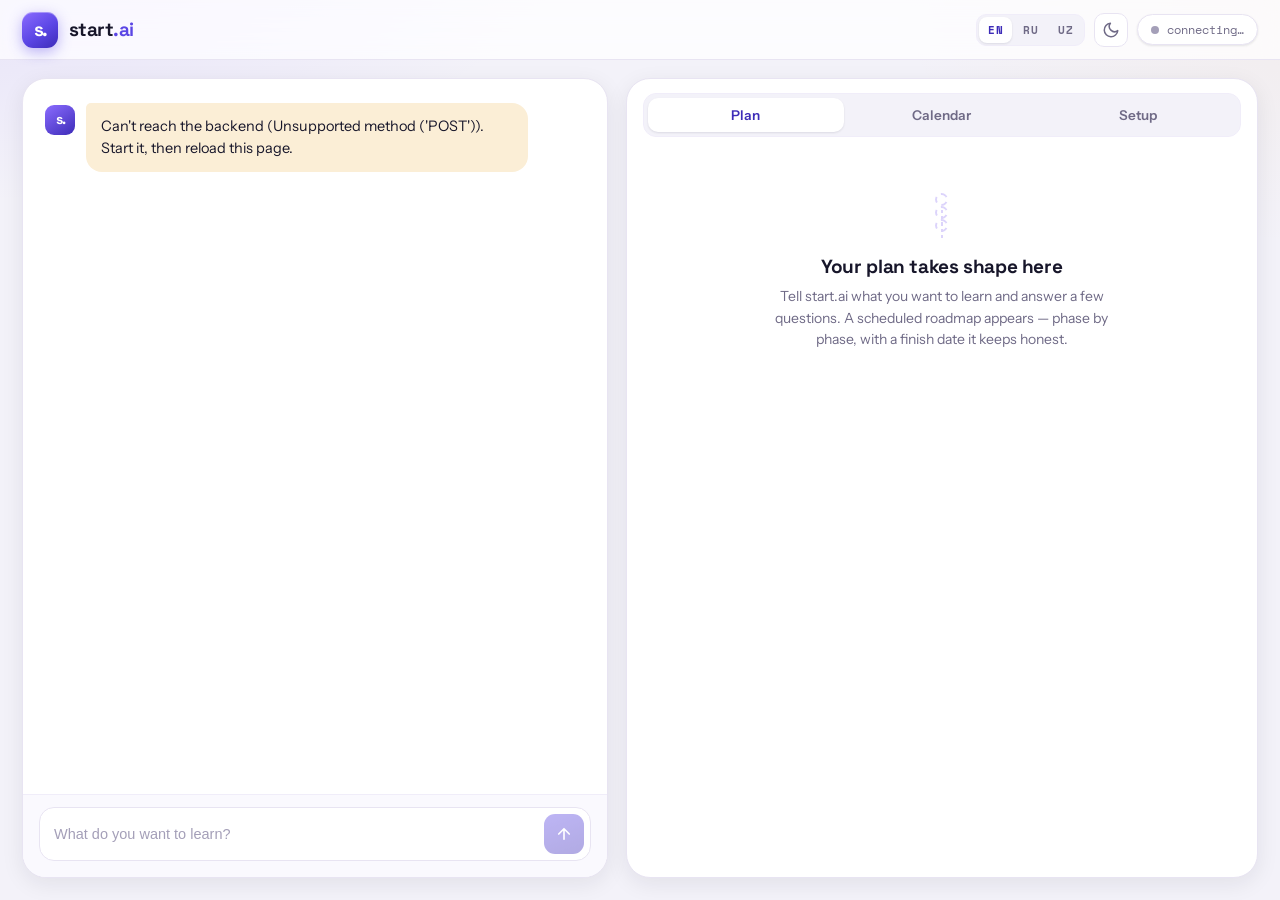
==== index.html @ 19caa39e "Frontend" ====
<!doctype html>
<html lang="en">
<head>
  <meta charset="utf-8" />
  <meta name="viewport" content="width=device-width, initial-scale=1" />
  <title>start.ai</title>
  <link rel="preconnect" href="https://fonts.googleapis.com" />
  <link rel="preconnect" href="https://fonts.gstatic.com" crossorigin />
  <link href="https://fonts.googleapis.com/css2?family=Space+Grotesk:wght@500;600;700&family=Space+Mono:wght@400;700&family=Instrument+Sans:wght@400;500;600&display=swap" rel="stylesheet" />
  <link rel="stylesheet" href="styles.css" />
  <script>
    // Apply saved theme before first paint to avoid a flash.
    (function () {
      var t = localStorage.getItem("startai_theme");
      if (!t) t = matchMedia("(prefers-color-scheme: dark)").matches ? "dark" : "light";
      document.documentElement.setAttribute("data-theme", t);
    })();
  </script>
</head>
<body>
  <header class="topbar">
    <div class="brand">
      <div class="logo">s.</div>
      <div class="wordmark">start<span>.ai</span></div>
    </div>

    <div class="goalpill" id="goalPill" hidden>
      <span class="gp-dot"></span>
      <span id="goalPillText"></span>
    </div>

    <div class="controls">
      <div class="lang-switch" id="langSwitch" role="group" aria-label="Language">
        <button data-lang="en" class="active">EN</button>
        <button data-lang="ru">RU</button>
        <button data-lang="uz">UZ</button>
      </div>
      <button class="theme-toggle" id="themeToggle" aria-label="Toggle dark mode">
        <svg class="ic ic-sun" viewBox="0 0 24 24" width="18" height="18" fill="none" stroke="currentColor" stroke-width="2" stroke-linecap="round"><circle cx="12" cy="12" r="4"/><path d="M12 2v2M12 20v2M4.9 4.9l1.4 1.4M17.7 17.7l1.4 1.4M2 12h2M20 12h2M4.9 19.1l1.4-1.4M17.7 6.3l1.4-1.4"/></svg>
        <svg class="ic ic-moon" viewBox="0 0 24 24" width="18" height="18" fill="none" stroke="currentColor" stroke-width="2" stroke-linecap="round" stroke-linejoin="round"><path d="M21 12.8A9 9 0 1 1 11.2 3a7 7 0 0 0 9.8 9.8z"/></svg>
      </button>
      <div class="meter" id="meter" title="AI gateway usage">
        <span class="meter-dot" id="meterDot"></span>
        <span id="meterText">connecting…</span>
      </div>
    </div>
  </header>

  <main class="workspace">
    <!-- ── Conversation ─────────────────────────────── -->
    <section class="chat" aria-label="Conversation">
      <div class="chat-scroll" id="chatLog"></div>
      <div class="tray">
        <div class="chips" id="chips"></div>
        <form class="composer" id="composer">
          <input id="input" autocomplete="off" enterkeyhint="send"
                 data-i18n-ph="composer" placeholder="What do you want to learn?" aria-label="Message start.ai" />
          <button type="submit" id="sendBtn" aria-label="Send" disabled>
            <svg viewBox="0 0 24 24" width="18" height="18" fill="none" stroke="currentColor" stroke-width="2.2" stroke-linecap="round" stroke-linejoin="round"><path d="M12 19V5M5 12l7-7 7 7"/></svg>
          </button>
        </form>
      </div>
    </section>

    <!-- ── Living plan ──────────────────────────────── -->
    <section class="plan-pane" aria-label="Your plan">
      <div class="seg" id="seg" role="tablist" style="--i:0">
        <span class="seg-thumb" aria-hidden="true"></span>
        <button class="seg-btn active" role="tab" data-tab="plan" data-i18n="tab_plan">Plan</button>
        <button class="seg-btn" role="tab" data-tab="calendar" data-i18n="tab_calendar">Calendar</button>
        <button class="seg-btn" role="tab" data-tab="setup" data-i18n="tab_setup">Setup</button>
      </div>

      <div class="pane-scroll">
        <!-- Plan -->
        <div class="pane active" id="pane-plan">
          <div class="empty" id="planEmpty">
            <div class="ghost-spine" aria-hidden="true"><span></span><span></span><span></span></div>
            <h3 data-i18n="plan_empty_h">Your plan takes shape here</h3>
            <p data-i18n="plan_empty_p">Tell start.ai what you want to learn and answer a few questions. A scheduled roadmap appears — phase by phase, with a finish date it keeps honest.</p>
          </div>
          <div id="planContent" hidden></div>
        </div>

        <!-- Calendar -->
        <div class="pane" id="pane-calendar">
          <div class="cal-toolbar">
            <button class="btn primary" id="scheduleBtn" data-i18n="btn_schedule" disabled>Schedule it</button>
            <button class="btn" id="confirmBtn" data-i18n="btn_confirm" disabled>Confirm week</button>
            <a class="btn ghost" id="icsBtn" data-i18n="btn_export" hidden>Export .ics</a>
            <button class="btn danger-ghost" id="rolloverBtn" disabled>
              <span data-i18n="btn_missed">Simulate a missed day</span> <span class="demo-tag" data-i18n="demo">demo</span>
            </button>
          </div>
          <div class="finish-banner" id="finishLine" hidden></div>
          <div class="roll-note" id="rollMsg" hidden></div>
          <div class="empty" id="calEmpty">
            <h3 data-i18n="cal_empty_h">Nothing scheduled yet</h3>
            <p data-i18n="cal_empty_p">Open your plan and choose Schedule it to place each task on a real date.</p>
          </div>
          <div id="calContent"></div>
        </div>

        <!-- Setup -->
        <div class="pane" id="pane-setup">
          <div class="empty" id="setupEmpty">
            <h3 data-i18n="setup_empty_h">Setup guidance arrives with your plan</h3>
            <p data-i18n="setup_empty_p">You'll see what to get — ordered by impact for your budget, with a free path first.</p>
          </div>
          <div id="setupContent"></div>
        </div>
      </div>
    </section>
  </main>

  <script src="config.js"></script>
  <script src="app.js"></script>
</body>
</html>
---- styles.css ----
/* ═══════════════════════════════════════════════════════════════
   start.ai — web app
   Type:  Space Grotesk (display) · Space Mono (data) · Instrument Sans (body)
   Voice: a planning instrument — violet is the one bold move; every
          "when" (times, dates, durations) is set in mono, on purpose.
   ═══════════════════════════════════════════════════════════════ */

:root{
  /* ink & neutrals */
  --ink:#17162a;
  --ink-2:#3a3552;
  --muted:#6f6a86;
  --faint:#a49fb8;
  --line:#e8e4f2;
  --line-2:#f0edf9;
  --canvas:#f3f2f9;
  --surface:#ffffff;
  --surface-2:#faf9fe;
  --glass:rgba(255,255,255,.72); /* translucent topbar; theme-aware */

  /* brand */
  --violet:#5b46e5;
  --violet-deep:#3d2cb8;   /* dark end of violet gradients */
  --violet-ink:#3d2cb8;    /* readable violet TEXT (diverges from -deep in dark) */
  --violet-100:#eeeafe;
  --violet-200:#dcd4fb;
  --iris:#8b6cff;

  /* accents (used with restraint) */
  --honey:#d98a12;
  --honey-100:#fbeed6;
  --green:#1f8a5b;
  --green-100:#e4f4ea;
  --rose:#c8385f;
  --rose-100:#fbe7ed;

  /* radii */
  --r-sm:9px; --r:13px; --r-lg:18px; --r-xl:24px;

  /* shadows */
  --sh-sm:0 1px 2px rgba(23,22,42,.05), 0 1px 3px rgba(23,22,42,.05);
  --sh-md:0 6px 22px rgba(23,22,42,.08);
  --sh-lg:0 18px 50px rgba(52,38,140,.16);

  --ease:cubic-bezier(.22,.61,.36,1);

  --font-display:"Space Grotesk",-apple-system,BlinkMacSystemFont,sans-serif;
  --font-body:"Instrument Sans",-apple-system,BlinkMacSystemFont,"Segoe UI",sans-serif;
  --font-mono:"Space Mono",ui-monospace,SFMono-Regular,Menlo,monospace;
}

/* ── Dark theme ─────────────────────────────────────── */
:root[data-theme="dark"]{
  --ink:#f3f1fb;
  --ink-2:#d6d2e8;
  --muted:#9c97b4;
  --faint:#6c6785;
  --line:#2d2a40;
  --line-2:#242236;
  --canvas:#101019;
  --surface:#1a1826;
  --surface-2:#211f30;
  --glass:rgba(20,19,29,.72);

  --violet:#6f5cf0;
  --violet-deep:#4a37c9;   /* gradients stay saturated */
  --violet-ink:#b7a8ff;    /* text reads clearly on dark */
  --violet-100:#211d38;
  --violet-200:#342c56;
  --iris:#9a82ff;

  --honey:#e6a53a;
  --honey-100:#2f2513;
  --green:#3cbd84;
  --green-100:#16281f;
  --rose:#e46a88;
  --rose-100:#2c1622;

  --sh-sm:0 1px 2px rgba(0,0,0,.4);
  --sh-md:0 8px 26px rgba(0,0,0,.5);
  --sh-lg:0 20px 55px rgba(0,0,0,.6);
}

*{ box-sizing:border-box; }
[hidden]{ display:none !important; } /* beat class-level display rules (.goalpill, .btn, .finish-banner) */
html,body{ height:100%; }
body{
  margin:0;
  font-family:var(--font-body);
  color:var(--ink-2);
  font-size:15px;
  line-height:1.55;
  -webkit-font-smoothing:antialiased;
  background:var(--canvas);
  /* faint violet daylight from the top-left — atmosphere, not decoration */
  background-image:
    radial-gradient(1100px 520px at -5% -12%, rgba(139,108,255,.16), transparent 60%),
    radial-gradient(900px 460px at 108% 0%, rgba(217,138,18,.06), transparent 55%);
  background-attachment:fixed;
}
h1,h2,h3,h4{ font-family:var(--font-display); color:var(--ink); margin:0; line-height:1.15; letter-spacing:-.02em; }
p{ margin:0; }
button{ font-family:inherit; }
::selection{ background:var(--violet-200); }

/* ── Topbar ─────────────────────────────────────────── */
.topbar{
  height:60px; display:flex; align-items:center; gap:16px;
  padding:0 22px; background:var(--glass);
  backdrop-filter:saturate(1.4) blur(14px);
  border-bottom:1px solid var(--line);
  position:sticky; top:0; z-index:10;
}
.brand{ display:flex; align-items:center; gap:11px; }
.logo{
  width:36px; height:36px; border-radius:11px; color:#fff;
  font-family:var(--font-display); font-weight:700; font-size:19px; letter-spacing:-1.5px;
  background:linear-gradient(145deg,var(--iris),var(--violet) 55%,var(--violet-deep));
  display:flex; align-items:center; justify-content:center;
  box-shadow:0 4px 14px rgba(91,70,229,.4), inset 0 1px 0 rgba(255,255,255,.35);
}
.wordmark{ font-family:var(--font-display); font-weight:700; font-size:19px; color:var(--ink); letter-spacing:-.03em; }
.wordmark span{ color:var(--violet); }

.goalpill{
  margin:0 auto; display:flex; align-items:center; gap:9px;
  background:var(--surface); border:1px solid var(--line);
  padding:7px 15px 7px 12px; border-radius:999px; box-shadow:var(--sh-sm);
  font-size:13.5px; font-weight:600; color:var(--ink); max-width:44%;
}
.goalpill .gp-dot{ width:8px; height:8px; border-radius:50%; background:var(--violet); box-shadow:0 0 0 4px var(--violet-100); flex:none; }
#goalPillText{ overflow:hidden; text-overflow:ellipsis; white-space:nowrap; }

/* right-side controls: language, theme, meter */
.controls{ display:flex; align-items:center; gap:9px; margin-left:auto; }
.lang-switch{ display:flex; gap:2px; background:var(--canvas); border:1px solid var(--line-2); border-radius:10px; padding:2px; }
.lang-switch button{
  border:0; background:none; cursor:pointer; font-family:var(--font-mono); font-weight:700;
  font-size:11px; letter-spacing:.5px; color:var(--muted); padding:5px 9px; border-radius:8px; transition:color .15s, background .15s;
}
.lang-switch button:hover{ color:var(--ink); }
.lang-switch button.active{ background:var(--surface); color:var(--violet-ink); box-shadow:var(--sh-sm); }

.theme-toggle{
  width:34px; height:34px; flex:none; border:1px solid var(--line); background:var(--surface);
  border-radius:10px; cursor:pointer; color:var(--muted); display:flex; align-items:center; justify-content:center; transition:color .15s, border-color .15s;
}
.theme-toggle:hover{ color:var(--violet); border-color:var(--violet-200); }
.theme-toggle .ic{ display:none; }
:root[data-theme="light"] .theme-toggle .ic-moon{ display:block; }
:root[data-theme="dark"]  .theme-toggle .ic-sun{ display:block; }

.meter{
  display:flex; align-items:center; gap:8px;
  font-family:var(--font-mono); font-size:11.5px; color:var(--muted);
  background:var(--surface); border:1px solid var(--line);
  padding:6px 13px; border-radius:999px; box-shadow:var(--sh-sm);
}
.meter-dot{ width:8px; height:8px; border-radius:50%; background:var(--faint); }
.meter-dot.live{ background:var(--green); box-shadow:0 0 0 3px var(--green-100); }
.meter-dot.mock{ background:var(--honey); box-shadow:0 0 0 3px var(--honey-100); }

/* ── Workspace ──────────────────────────────────────── */
.workspace{
  display:grid; grid-template-columns:minmax(0,1fr) minmax(0,1.08fr); gap:18px;
  padding:18px 22px 22px; height:calc(100vh - 60px);
  max-width:1280px; margin:0 auto;
}

/* ── Chat ───────────────────────────────────────────── */
.chat{
  display:flex; flex-direction:column; min-height:0;
  background:var(--surface); border:1px solid var(--line);
  border-radius:var(--r-xl); box-shadow:var(--sh-md); overflow:hidden;
}
.chat-scroll{ flex:1; overflow-y:auto; padding:24px 22px 8px; display:flex; flex-direction:column; gap:16px; scroll-behavior:smooth; }

.turn{ display:flex; gap:11px; max-width:100%; animation:rise .34s var(--ease) both; }
.turn.user{ justify-content:flex-end; }
.avatar{
  width:30px; height:30px; border-radius:9px; flex:none; margin-top:2px;
  font-family:var(--font-display); font-weight:700; font-size:14px; letter-spacing:-1px; color:#fff;
  background:linear-gradient(145deg,var(--iris),var(--violet-deep));
  display:flex; align-items:center; justify-content:center;
}
.bubble{ padding:12px 15px; border-radius:16px; font-size:14.5px; max-width:82%; white-space:pre-wrap; word-wrap:break-word; }
.turn.ai .bubble{ background:var(--violet-100); color:var(--ink); border-top-left-radius:5px; }
.turn.ai.declined .bubble{ background:var(--honey-100); }
.turn.user .bubble{
  background:linear-gradient(160deg,var(--violet),var(--violet-deep)); color:#fff;
  border-top-right-radius:5px; box-shadow:0 6px 16px rgba(91,70,229,.28);
}

.bubble.typing{ display:flex; gap:5px; align-items:center; padding:15px; }
.bubble.typing i{ width:7px; height:7px; border-radius:50%; background:var(--iris); opacity:.6; animation:blink 1.3s infinite; }
.bubble.typing i:nth-child(2){ animation-delay:.18s; }
.bubble.typing i:nth-child(3){ animation-delay:.36s; }

/* tray: chips + composer */
.tray{ border-top:1px solid var(--line-2); padding:12px 16px 16px; background:var(--surface-2); }
.chips{ display:flex; flex-wrap:wrap; gap:8px; margin-bottom:11px; }
.chips:empty{ display:none; }
.chip{
  border:1px solid var(--violet-200); background:var(--surface); color:var(--violet-ink);
  padding:8px 13px; border-radius:999px; font-size:13px; font-weight:600; cursor:pointer;
  transition:transform .12s var(--ease), background .12s, box-shadow .12s; animation:rise .3s var(--ease) both;
}
.chip:hover{ background:var(--violet-100); transform:translateY(-1px); box-shadow:var(--sh-sm); }
.chip:active{ transform:translateY(0); }

.composer{ display:flex; align-items:center; gap:9px; background:var(--surface); border:1.5px solid var(--line); border-radius:15px; padding:6px 6px 6px 8px; transition:border-color .15s, box-shadow .15s; }
.composer:focus-within{ border-color:var(--iris); box-shadow:0 0 0 4px var(--violet-100); }
.composer input{ flex:1; border:0; background:none; outline:none; font-size:14.5px; color:var(--ink); padding:8px 6px; }
.composer input::placeholder{ color:var(--faint); }
#sendBtn{
  width:40px; height:40px; flex:none; border:0; border-radius:11px; cursor:pointer; color:#fff;
  background:linear-gradient(160deg,var(--violet),var(--violet-deep));
  display:flex; align-items:center; justify-content:center;
  transition:transform .12s var(--ease), opacity .15s; box-shadow:0 5px 14px rgba(91,70,229,.34);
}
#sendBtn:hover:not(:disabled){ transform:translateY(-1px) scale(1.03); }
#sendBtn:disabled{ opacity:.4; cursor:not-allowed; box-shadow:none; }

/* ── Plan pane ──────────────────────────────────────── */
.plan-pane{
  display:flex; flex-direction:column; min-height:0;
  background:var(--surface); border:1px solid var(--line);
  border-radius:var(--r-xl); box-shadow:var(--sh-md); overflow:hidden;
}
.seg{
  position:relative; display:grid; grid-template-columns:repeat(3,1fr);
  margin:14px 16px 0; padding:4px; background:var(--canvas); border-radius:13px; border:1px solid var(--line-2);
}
.seg-thumb{
  position:absolute; top:4px; left:4px; bottom:4px; width:calc((100% - 8px)/3);
  background:var(--surface); border-radius:10px; box-shadow:var(--sh-sm);
  transform:translateX(calc(var(--i) * 100%)); transition:transform .32s var(--ease);
}
.seg-btn{
  position:relative; z-index:1; background:none; border:0; cursor:pointer;
  padding:9px 0; font-size:13.5px; font-weight:600; color:var(--muted);
  transition:color .2s;
}
.seg-btn.active{ color:var(--violet-ink); }

.pane-scroll{ flex:1; overflow-y:auto; padding:20px; min-height:0; }
.pane{ display:none; }
.pane.active{ display:block; animation:fade .3s var(--ease); }

/* empty states */
.empty{ text-align:center; padding:36px 24px; color:var(--muted); }
.empty h3{ font-size:19px; color:var(--ink); margin-bottom:8px; }
.empty p{ font-size:14px; max-width:340px; margin:0 auto; }
.ghost-spine{ display:flex; flex-direction:column; align-items:center; gap:0; margin-bottom:24px; }
.ghost-spine span{ width:13px; height:13px; border-radius:50%; border:2px dashed var(--violet-200); position:relative; }
.ghost-spine span:not(:last-child)::after{ content:""; position:absolute; top:15px; left:50%; width:2px; height:16px; background:repeating-linear-gradient(var(--violet-200) 0 3px, transparent 3px 6px); transform:translateX(-50%); }

/* ── Goal header ────────────────────────────────────── */
.goal-head{ animation:rise .4s var(--ease) both; }
.goal-eyebrow{ font-family:var(--font-mono); font-size:11px; text-transform:uppercase; letter-spacing:1.5px; color:var(--violet); margin-bottom:8px; }
.goal-title{ font-size:27px; letter-spacing:-.03em; margin-bottom:4px; }
.goal-title .path{ color:var(--iris); }
.assessment{ font-size:14.5px; color:var(--ink-2); margin:12px 0; }
.reality{
  display:flex; gap:9px; align-items:flex-start;
  background:var(--honey-100); border-radius:var(--r); padding:11px 14px; margin:12px 0 4px;
  font-size:13px; color:var(--honey);
}
.reality svg{ flex:none; margin-top:1px; }

.section-label{
  font-family:var(--font-mono); font-size:11px; text-transform:uppercase; letter-spacing:1.4px;
  color:var(--muted); margin:26px 0 14px; display:flex; align-items:center; gap:10px;
}
.section-label::after{ content:""; flex:1; height:1px; background:var(--line); }

/* ── Signature: the plan spine ──────────────────────── */
.spine{ list-style:none; margin:0; padding:0; position:relative; }
.spine::before{ content:""; position:absolute; left:9px; top:8px; bottom:14px; width:2px; background:linear-gradient(var(--violet-200),var(--line)); }
.node{ position:relative; padding:0 0 22px 34px; animation:rise .45s var(--ease) both; }
.node-dot{
  position:absolute; left:2px; top:2px; width:18px; height:18px; border-radius:50%;
  background:var(--surface); border:2.5px solid var(--violet); box-shadow:0 0 0 4px var(--surface);
}
.node.finish .node-dot{ border-color:var(--honey); width:26px; height:26px; left:-2px; top:-2px; display:flex; align-items:center; justify-content:center; font-size:12px; background:var(--honey-100); }
.node .wk{ font-family:var(--font-mono); font-size:11px; font-weight:700; color:var(--violet-ink); background:var(--violet-100); padding:2px 8px; border-radius:6px; }
.node h4{ font-size:16px; margin:8px 0 3px; }
.node .node-sum{ font-size:13.5px; color:var(--muted); }
.node.finish h4{ font-family:var(--font-mono); font-size:15px; color:var(--honey); }
.node.finish .shift{ font-family:var(--font-mono); font-size:12px; color:var(--muted); margin-top:2px; }

.ms-list{ list-style:none; margin:12px 0 0; padding:0; display:flex; flex-direction:column; gap:8px; }
.ms{ display:flex; align-items:center; gap:10px; font-size:13.5px; color:var(--ink-2); }
.ms .diam{ width:10px; height:10px; flex:none; background:var(--honey); transform:rotate(45deg); border-radius:2px; }
.ms time{ margin-left:auto; font-family:var(--font-mono); font-size:11.5px; color:var(--muted); }

/* ── Todos ──────────────────────────────────────────── */
.todo{ display:flex; gap:12px; align-items:flex-start; padding:13px 0; border-bottom:1px solid var(--line-2); animation:rise .4s var(--ease) both; }
.todo:last-child{ border-bottom:0; }
.check{ position:relative; width:21px; height:21px; flex:none; margin-top:1px; cursor:pointer; }
.check input{ position:absolute; opacity:0; width:100%; height:100%; margin:0; cursor:pointer; }
.check .box{ width:21px; height:21px; border-radius:7px; border:2px solid var(--violet-200); background:var(--surface); display:flex; align-items:center; justify-content:center; transition:all .16s var(--ease); }
.check .box svg{ opacity:0; transform:scale(.5); transition:all .16s var(--ease); color:#fff; }
.check input:checked + .box{ background:var(--green); border-color:var(--green); }
.check input:checked + .box svg{ opacity:1; transform:scale(1); }
.check input:focus-visible + .box{ box-shadow:0 0 0 4px var(--violet-100); }
.todo-body .t{ font-size:14.5px; color:var(--ink); }
.todo.done .t{ text-decoration:line-through; color:var(--faint); }
.todo-meta{ font-family:var(--font-mono); font-size:11.5px; color:var(--muted); margin-top:3px; display:flex; flex-wrap:wrap; gap:6px 12px; }

.pill{ font-family:var(--font-body); font-size:10px; font-weight:700; text-transform:uppercase; letter-spacing:.5px; padding:2px 8px; border-radius:999px; }
.pill.high{ background:var(--rose-100); color:var(--rose); }
.pill.medium{ background:var(--violet-100); color:var(--violet-ink); }
.pill.low{ background:var(--line-2); color:var(--muted); }

/* ── Calendar ───────────────────────────────────────── */
.cal-toolbar{ display:flex; flex-wrap:wrap; gap:9px; margin-bottom:16px; }
.btn{
  border:1px solid var(--violet-200); background:var(--surface); color:var(--violet-ink);
  padding:9px 15px; border-radius:11px; font-size:13.5px; font-weight:600; cursor:pointer;
  text-decoration:none; display:inline-flex; align-items:center; gap:7px;
  transition:transform .12s var(--ease), background .14s, box-shadow .14s;
}
.btn:hover:not(:disabled){ background:var(--violet-100); transform:translateY(-1px); box-shadow:var(--sh-sm); }
.btn:disabled{ opacity:.4; cursor:not-allowed; }
.btn.primary{ background:linear-gradient(160deg,var(--violet),var(--violet-deep)); color:#fff; border-color:transparent; box-shadow:0 6px 16px rgba(91,70,229,.28); }
.btn.primary:hover:not(:disabled){ background:var(--violet-deep); }
.btn.ghost{ border-color:var(--line); color:var(--muted); }
.btn.danger-ghost{ border-color:var(--line); color:var(--muted); margin-left:auto; }
.btn.danger-ghost:hover:not(:disabled){ background:var(--rose-100); color:var(--rose); border-color:var(--rose-100); }
.demo-tag{ font-family:var(--font-mono); font-size:9px; text-transform:uppercase; letter-spacing:.5px; background:var(--line-2); color:var(--faint); padding:1px 5px; border-radius:5px; }

.finish-banner{
  display:flex; align-items:baseline; gap:10px; flex-wrap:wrap;
  background:linear-gradient(120deg,var(--violet-100),var(--surface)); border:1px solid var(--violet-200);
  border-radius:var(--r); padding:13px 16px; margin-bottom:12px;
}
.finish-banner .lbl{ font-family:var(--font-mono); font-size:11px; text-transform:uppercase; letter-spacing:1.2px; color:var(--violet-ink); }
.finish-banner .date{ font-family:var(--font-display); font-size:19px; font-weight:700; color:var(--ink); }
.finish-banner .orig{ font-family:var(--font-mono); font-size:12px; color:var(--muted); }
.roll-note{ background:var(--green-100); color:var(--green); border-radius:var(--r); padding:11px 15px; font-size:13px; margin-bottom:14px; animation:rise .3s var(--ease); }
.roll-note.flat{ background:var(--line-2); color:var(--muted); }

.cal-day{ margin-bottom:16px; animation:rise .35s var(--ease) both; }
.cal-date{ font-family:var(--font-mono); font-size:11px; font-weight:700; text-transform:uppercase; letter-spacing:1px; color:var(--muted); margin-bottom:8px; }
.cal-ev{ display:flex; gap:13px; align-items:center; background:var(--surface-2); border:1px solid var(--line); border-radius:var(--r); padding:11px 14px; margin-bottom:7px; transition:box-shadow .14s; }
.cal-ev:hover{ box-shadow:var(--sh-sm); }
.cal-ev .time{ font-family:var(--font-mono); font-size:12.5px; font-weight:700; color:var(--violet-ink); white-space:nowrap; }
.cal-ev .ttl{ font-size:14px; color:var(--ink); }
.cal-ev .st{ margin-left:auto; font-family:var(--font-mono); font-size:10px; text-transform:uppercase; letter-spacing:.5px; color:var(--faint); }
.cal-ev.done{ opacity:.6; }
.cal-ev.done .ttl{ text-decoration:line-through; }
.cal-ev.done .st{ color:var(--green); }
.cal-ev.rolled{ border-color:var(--honey-100); background:var(--honey-100); }

/* ── Setup ──────────────────────────────────────────── */
.setup-card{ display:flex; gap:14px; background:var(--surface-2); border:1px solid var(--line); border-radius:var(--r-lg); padding:15px 16px; margin-bottom:11px; animation:rise .4s var(--ease) both; }
.setup-rank{ width:26px; height:26px; flex:none; border-radius:8px; background:var(--violet-100); color:var(--violet-ink); font-family:var(--font-mono); font-weight:700; font-size:13px; display:flex; align-items:center; justify-content:center; }
.setup-main{ flex:1; min-width:0; }
.setup-row{ display:flex; align-items:baseline; gap:10px; }
.setup-name{ font-weight:600; color:var(--ink); font-size:15px; }
.setup-price{ margin-left:auto; font-family:var(--font-mono); font-weight:700; color:var(--green); font-size:13.5px; white-space:nowrap; }
.setup-why{ color:var(--muted); font-size:13px; margin-top:5px; }
.setup-cat{ font-family:var(--font-mono); font-size:10px; text-transform:uppercase; letter-spacing:.6px; color:var(--faint); }

/* ── Animations ─────────────────────────────────────── */
@keyframes rise{ from{ opacity:0; transform:translateY(8px); } to{ opacity:1; transform:none; } }
@keyframes fade{ from{ opacity:0; } to{ opacity:1; } }
@keyframes blink{ 0%,100%{ opacity:.25; transform:translateY(0); } 40%{ opacity:.9; transform:translateY(-2px); } }
@keyframes pulse-honey{ 0%{ box-shadow:0 0 0 0 rgba(217,138,18,.4); } 100%{ box-shadow:0 0 0 12px rgba(217,138,18,0); } }
.finish-banner.shifted{ animation:rise .3s var(--ease), pulse-honey .8s var(--ease) .1s; border-color:var(--honey); }

/* ── Scrollbars ─────────────────────────────────────── */
.chat-scroll::-webkit-scrollbar,.pane-scroll::-webkit-scrollbar{ width:10px; }
.chat-scroll::-webkit-scrollbar-thumb,.pane-scroll::-webkit-scrollbar-thumb{ background:var(--line); border-radius:99px; border:3px solid var(--surface); }
.chat-scroll::-webkit-scrollbar-thumb:hover,.pane-scroll::-webkit-scrollbar-thumb:hover{ background:var(--violet-200); }

/* ── Focus ──────────────────────────────────────────── */
:focus-visible{ outline:2px solid var(--violet); outline-offset:2px; border-radius:4px; }
.seg-btn:focus-visible,.chip:focus-visible,.btn:focus-visible{ outline-offset:3px; }

/* ── Responsive ─────────────────────────────────────── */
@media (max-width:900px){
  .workspace{ grid-template-columns:1fr; height:auto; gap:16px; }
  .chat{ height:64vh; }
  .plan-pane{ min-height:70vh; }
  .goalpill{ display:none; }
}
@media (max-width:560px){
  .topbar{ padding:0 13px; gap:8px; }
  .workspace{ padding:14px 14px 18px; }
  .chat-scroll{ padding:18px 15px 6px; }
  .pane-scroll{ padding:16px; }
  .goal-title{ font-size:23px; }
  .btn.danger-ghost{ margin-left:0; }
  #meterText{ display:none; }
  .meter{ padding:7px; }
  .wordmark{ display:none; }
}

/* ── Reduced motion ─────────────────────────────────── */
@media (prefers-reduced-motion:reduce){
  *,*::before,*::after{ animation-duration:.001ms !important; animation-iteration-count:1 !important; transition-duration:.001ms !important; scroll-behavior:auto !important; }
}
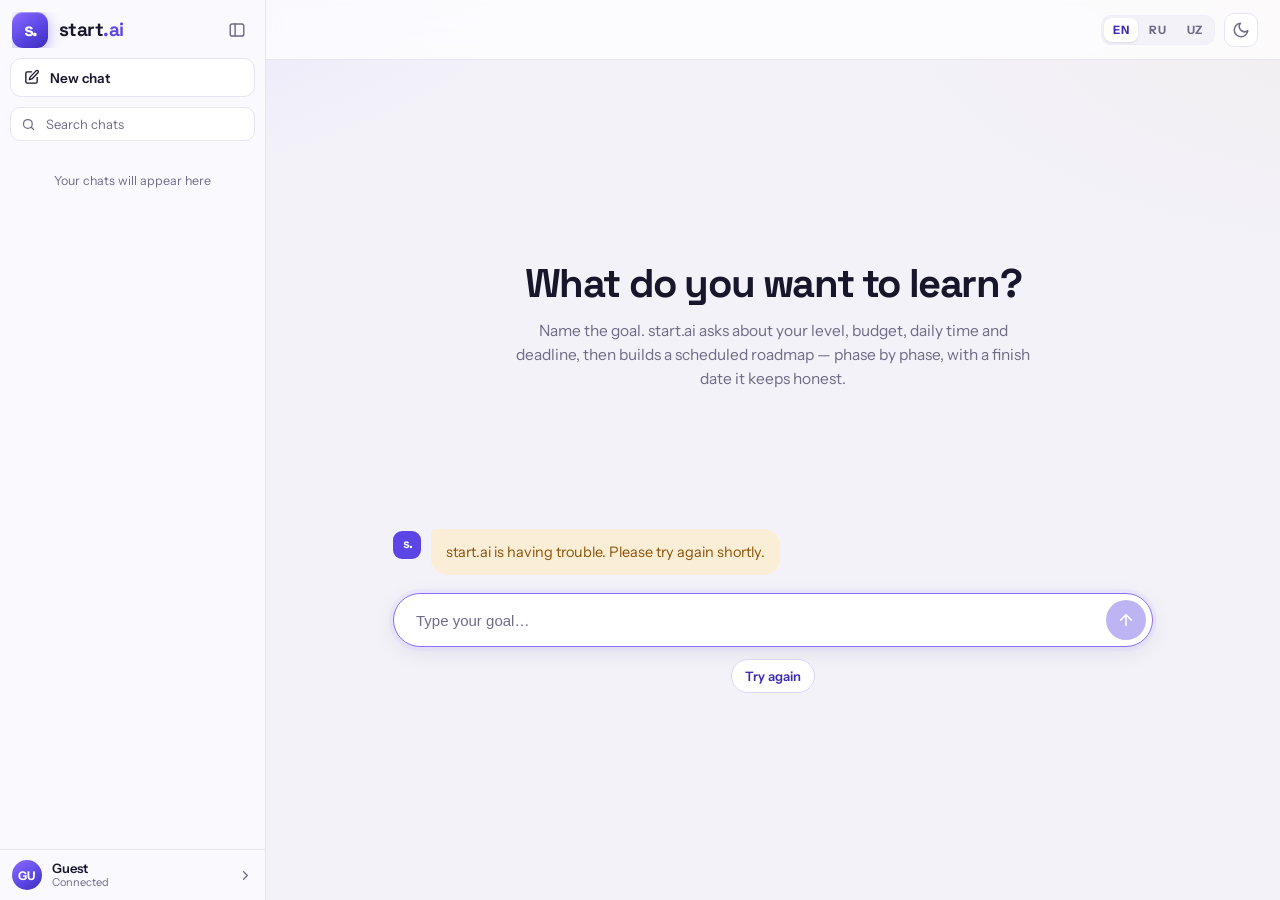
==== commit 143c2996: "Align frontend with the backend state machine and harden it The interview flow, error handling, time" ====
--- a/index.html
+++ b/index.html
@@ -6,114 +6,378 @@
   <title>start.ai</title>
   <link rel="preconnect" href="https://fonts.googleapis.com" />
   <link rel="preconnect" href="https://fonts.gstatic.com" crossorigin />
-  <link href="https://fonts.googleapis.com/css2?family=Space+Grotesk:wght@500;600;700&family=Space+Mono:wght@400;700&family=Instrument+Sans:wght@400;500;600&display=swap" rel="stylesheet" />
+  <link href="https://fonts.googleapis.com/css2?family=Space+Grotesk:wght@500;600;700&family=Space+Mono:wght@400;700&family=Instrument+Sans:wght@400;500;600;700&display=swap" rel="stylesheet" />
   <link rel="stylesheet" href="styles.css" />
   <script>
-    // Apply saved theme before first paint to avoid a flash.
+    // Apply saved theme and sidebar state before first paint to avoid a flash.
     (function () {
-      var t = localStorage.getItem("startai_theme");
-      if (!t) t = matchMedia("(prefers-color-scheme: dark)").matches ? "dark" : "light";
-      document.documentElement.setAttribute("data-theme", t);
+      // Storage can be blocked entirely (private mode, locked-down browser);
+      // the page must still paint.
+      var read = function (k) { try { return localStorage.getItem(k); } catch (e) { return null; } };
+      var pref = read("startai_theme") || "system";
+      var dark = pref === "dark" || (pref === "system" && matchMedia("(prefers-color-scheme: dark)").matches);
+      document.documentElement.setAttribute("data-theme", dark ? "dark" : "light");
+      var open = read("startai_sidebar") !== "0" && innerWidth > 940;
+      document.documentElement.setAttribute("data-sb", open ? "open" : "closed");
     })();
   </script>
 </head>
-<body>
-  <header class="topbar">
-    <div class="brand">
-      <div class="logo">s.</div>
-      <div class="wordmark">start<span>.ai</span></div>
+<body data-stage="intake">
+
+  <!-- ── Chat history: every plan you have started ── -->
+  <aside class="sidebar" id="sidebar" data-i18n-aria="aria_sidebar" aria-label="Chat history">
+    <div class="sb-head">
+      <div class="brand">
+        <div class="logo">s.</div>
+        <div class="wordmark">start<span>.ai</span></div>
+      </div>
+      <button class="sb-icon" type="button" id="sbCollapse" data-i18n-aria="aria_sidebar_close" aria-label="Close chat history">
+        <svg viewBox="0 0 24 24" width="18" height="18" fill="none" stroke="currentColor" stroke-width="1.9" stroke-linecap="round" stroke-linejoin="round"><rect x="3" y="4" width="18" height="16" rx="2.5"/><path d="M9.5 4v16"/></svg>
+      </button>
     </div>
 
-    <div class="goalpill" id="goalPill" hidden>
-      <span class="gp-dot"></span>
-      <span id="goalPillText"></span>
+    <button class="sb-new" type="button" id="newChatBtn">
+      <svg viewBox="0 0 24 24" width="17" height="17" fill="none" stroke="currentColor" stroke-width="1.9" stroke-linecap="round" stroke-linejoin="round"><path d="M12 4H6a2 2 0 0 0-2 2v12a2 2 0 0 0 2 2h12a2 2 0 0 0 2-2v-6"/><path d="M18.4 2.6a1.9 1.9 0 0 1 2.7 2.7L12.5 14 9 15l1-3.5z"/></svg>
+      <span data-i18n="new_chat">New chat</span>
+    </button>
+
+    <div class="sb-search">
+      <svg viewBox="0 0 24 24" width="15" height="15" fill="none" stroke="currentColor" stroke-width="2" stroke-linecap="round" stroke-linejoin="round" aria-hidden="true"><circle cx="11" cy="11" r="7"/><path d="M20 20l-3.6-3.6"/></svg>
+      <input id="sbSearch" type="search" autocomplete="off"
+             data-i18n-ph="search_chats" placeholder="Search chats"
+             data-i18n-aria="aria_search" aria-label="Search chats" />
     </div>
 
-    <div class="controls">
-      <div class="lang-switch" id="langSwitch" role="group" aria-label="Language">
-        <button data-lang="en" class="active">EN</button>
-        <button data-lang="ru">RU</button>
-        <button data-lang="uz">UZ</button>
-      </div>
-      <button class="theme-toggle" id="themeToggle" aria-label="Toggle dark mode">
-        <svg class="ic ic-sun" viewBox="0 0 24 24" width="18" height="18" fill="none" stroke="currentColor" stroke-width="2" stroke-linecap="round"><circle cx="12" cy="12" r="4"/><path d="M12 2v2M12 20v2M4.9 4.9l1.4 1.4M17.7 17.7l1.4 1.4M2 12h2M20 12h2M4.9 19.1l1.4-1.4M17.7 6.3l1.4-1.4"/></svg>
-        <svg class="ic ic-moon" viewBox="0 0 24 24" width="18" height="18" fill="none" stroke="currentColor" stroke-width="2" stroke-linecap="round" stroke-linejoin="round"><path d="M21 12.8A9 9 0 1 1 11.2 3a7 7 0 0 0 9.8 9.8z"/></svg>
+    <nav class="sb-scroll" id="sbList" data-i18n-aria="aria_chat_list" aria-label="Recent chats"></nav>
+
+    <button class="sb-acct" type="button" id="acctBtn" aria-haspopup="menu" aria-expanded="false"
+            data-i18n-aria="aria_account" aria-label="Account and settings">
+      <span class="acct-av" id="acctAv" aria-hidden="true">G</span>
+      <span class="acct-id">
+        <span class="acct-name" id="acctName">Guest</span>
+        <span class="acct-plan" id="acctPlan">Demo mode</span>
+      </span>
+      <svg class="acct-chev" viewBox="0 0 24 24" width="15" height="15" fill="none" stroke="currentColor" stroke-width="2" stroke-linecap="round" stroke-linejoin="round" aria-hidden="true"><path d="M9 6l6 6-6 6"/></svg>
+    </button>
+  </aside>
+  <div class="sb-scrim" id="sbScrim"></div>
+
+  <div class="shell">
+    <header class="topbar">
+      <button class="sb-icon topbar-open" type="button" id="sbOpen" data-i18n-aria="aria_sidebar_open" aria-label="Open chat history">
+        <svg viewBox="0 0 24 24" width="18" height="18" fill="none" stroke="currentColor" stroke-width="1.9" stroke-linecap="round" stroke-linejoin="round"><rect x="3" y="4" width="18" height="16" rx="2.5"/><path d="M9.5 4v16"/></svg>
       </button>
-      <div class="meter" id="meter" title="AI gateway usage">
-        <span class="meter-dot" id="meterDot"></span>
-        <span id="meterText">connecting…</span>
-      </div>
+      <div class="brand">
+        <div class="logo">s.</div>
+        <div class="wordmark">start<span>.ai</span></div>
+      </div>
+
+      <!-- Says plainly that nothing is talking to a server. Never auto-enabled. -->
+      <span class="demo-badge" id="demoBadge" hidden>Demo</span>
+
+      <!-- The user's own state, in the place they check for it. -->
+      <div class="plan-state" id="planState" hidden>
+        <span class="ps-dot" id="psDot"></span>
+        <span id="psText"></span>
+      </div>
+
+      <div class="controls">
+        <div class="lang-switch" id="langSwitch" role="group" data-i18n-aria="aria_lang" aria-label="Language">
+          <button type="button" data-lang="en" class="active" aria-pressed="true">EN</button>
+          <button type="button" data-lang="ru" aria-pressed="false">RU</button>
+          <button type="button" data-lang="uz" aria-pressed="false">UZ</button>
+        </div>
+        <button class="theme-toggle" id="themeToggle" type="button" aria-pressed="false" aria-label="Switch to dark mode">
+          <svg class="ic ic-sun" viewBox="0 0 24 24" width="18" height="18" fill="none" stroke="currentColor" stroke-width="2" stroke-linecap="round"><circle cx="12" cy="12" r="4"/><path d="M12 2v2M12 20v2M4.9 4.9l1.4 1.4M17.7 17.7l1.4 1.4M2 12h2M20 12h2M4.9 19.1l1.4-1.4M17.7 6.3l1.4-1.4"/></svg>
+          <svg class="ic ic-moon" viewBox="0 0 24 24" width="18" height="18" fill="none" stroke="currentColor" stroke-width="2" stroke-linecap="round" stroke-linejoin="round"><path d="M21 12.8A9 9 0 1 1 11.2 3a7 7 0 0 0 9.8 9.8z"/></svg>
+        </button>
+        <!-- Developer instrumentation: only present with ?debug=1 -->
+        <div class="meter" id="meter" title="AI gateway usage" hidden>
+          <span class="meter-dot" id="meterDot"></span>
+          <span id="meterText">connecting…</span>
+        </div>
+      </div>
+    </header>
+
+    <main class="stage" id="stage">
+
+      <!-- ── Intake: the opening question, given the room ── -->
+      <div class="intake-head" id="intakeHead">
+        <h1 data-i18n="intake_h">What do you want to learn?</h1>
+        <p data-i18n="intake_p">Name the goal. start.ai asks about your level, budget, daily time and deadline, then builds a scheduled roadmap — phase by phase, with a finish date it keeps honest.</p>
+      </div>
+
+      <!-- ── Goal band: the promise, on every tab ─────── -->
+      <section class="band" id="goalBand" hidden aria-labelledby="gbTitle">
+        <div class="band-head">
+          <div class="band-id">
+            <h1 class="gb-title" id="gbTitle" tabindex="-1"></h1>
+            <div class="gb-track" id="gbTrack"></div>
+          </div>
+          <div class="gb-chips" id="gbChips"></div>
+        </div>
+
+        <div class="gb-rail" id="gbRail">
+          <div class="rail-track">
+            <span class="rail-fill" id="railFill"></span>
+            <span class="rail-tick start" id="tickStart"></span>
+            <span class="rail-tick now" id="tickNow"></span>
+            <span class="rail-tick end" id="tickEnd"></span>
+            <span class="rail-lbl at-start" id="lblStart"></span>
+            <span class="rail-lbl at-now" id="lblNow"></span>
+            <span class="rail-lbl at-end" id="lblEnd"></span>
+          </div>
+        </div>
+
+        <div class="gb-foot">
+          <span id="gbProgress"></span>
+          <span class="gb-slip" id="gbSlip"></span>
+        </div>
+      </section>
+
+      <!-- ── The plan: the application ────────────────── -->
+      <section class="surface" id="surface" hidden>
+        <div class="seg" id="seg" role="tablist" data-i18n-aria="aria_tabs" aria-label="Plan views" style="--i:0">
+          <span class="seg-thumb" aria-hidden="true"></span>
+          <button class="seg-btn active" type="button" role="tab" id="tab-plan"
+                  aria-selected="true" aria-controls="pane-plan" tabindex="0"
+                  data-tab="plan" data-i18n="tab_plan">Plan</button>
+          <button class="seg-btn" type="button" role="tab" id="tab-week"
+                  aria-selected="false" aria-controls="pane-week" tabindex="-1"
+                  data-tab="week" data-i18n="tab_week">Week</button>
+          <button class="seg-btn" type="button" role="tab" id="tab-kit"
+                  aria-selected="false" aria-controls="pane-kit" tabindex="-1"
+                  data-tab="kit" data-i18n="tab_kit">Kit</button>
+        </div>
+
+        <div class="pane-scroll" id="paneScroll">
+
+          <!-- Plan: roadmap + the single home for tasks -->
+          <div class="pane active" id="pane-plan" role="tabpanel" aria-labelledby="tab-plan" tabindex="0">
+            <div class="empty" id="planEmpty">
+              <div class="ghost-spine" aria-hidden="true">
+                <span class="gs-node"><i></i><u></u></span>
+                <span class="gs-node"><i></i><u></u></span>
+                <span class="gs-node"><i></i><u></u></span>
+              </div>
+              <h3 data-i18n="plan_empty_h">Your plan takes shape here</h3>
+              <p data-i18n="plan_empty_p">Tell start.ai what you want to learn and answer a few questions. A scheduled roadmap appears — phase by phase, with a finish date it keeps honest.</p>
+            </div>
+            <div id="planContent" hidden></div>
+          </div>
+
+          <!-- Week: the schedule, as a week -->
+          <div class="pane" id="pane-week" role="tabpanel" aria-labelledby="tab-week" tabindex="0">
+            <div class="cal-toolbar">
+              <button class="btn primary" type="button" id="scheduleBtn" data-i18n="btn_schedule" disabled>Schedule it</button>
+              <button class="btn" type="button" id="confirmBtn" data-i18n="btn_confirm" disabled>Confirm week</button>
+              <a class="btn ghost" id="icsBtn" data-i18n="btn_export" hidden>Export .ics</a>
+              <!-- Developer instrumentation: only present with ?debug=1 -->
+              <button class="btn danger-ghost" type="button" id="rolloverBtn" hidden disabled>
+                <span data-i18n="btn_missed">Simulate a missed day</span> <span class="demo-tag" data-i18n="demo">demo</span>
+              </button>
+            </div>
+
+            <div class="roll-note" id="rollMsg" hidden></div>
+
+            <div class="empty" id="weekEmpty">
+              <h3 data-i18n="week_empty_h">Nothing scheduled yet</h3>
+              <p data-i18n="week_empty_p">Choose Schedule it to place every session on a real date, at a real time.</p>
+              <button class="btn primary empty-cta" type="button" id="emptyScheduleBtn" data-i18n="btn_schedule" disabled>Schedule it</button>
+            </div>
+
+            <div id="weekContent" hidden>
+              <div class="wk-bar">
+                <div class="wk-nav">
+                  <button class="wk-arrow" type="button" id="wkPrev" data-i18n-aria="aria_prev_week" aria-label="Previous week">
+                    <svg viewBox="0 0 24 24" width="16" height="16" fill="none" stroke="currentColor" stroke-width="2.2" stroke-linecap="round" stroke-linejoin="round"><path d="M15 18l-6-6 6-6"/></svg>
+                  </button>
+                  <span class="wk-range" id="wkRange"></span>
+                  <button class="wk-arrow" type="button" id="wkNext" data-i18n-aria="aria_next_week" aria-label="Next week">
+                    <svg viewBox="0 0 24 24" width="16" height="16" fill="none" stroke="currentColor" stroke-width="2.2" stroke-linecap="round" stroke-linejoin="round"><path d="M9 6l6 6-6 6"/></svg>
+                  </button>
+                  <button class="wk-today" type="button" id="wkToday" data-i18n="btn_today" data-i18n-aria="aria_today" aria-label="Go to the current week">Today</button>
+                </div>
+                <span class="wk-load" id="wkLoad"></span>
+              </div>
+              <div class="wk-scroll">
+                <div class="wk-grid" id="wkGrid"></div>
+              </div>
+              <p class="wk-hint" id="wkHint"></p>
+            </div>
+          </div>
+
+          <!-- Kit -->
+          <div class="pane" id="pane-kit" role="tabpanel" aria-labelledby="tab-kit" tabindex="0">
+            <div class="empty" id="kitEmpty">
+              <h3 data-i18n="kit_empty_h">Kit guidance arrives with your plan</h3>
+              <p data-i18n="kit_empty_p">You'll see what to get — ordered by impact for your budget, with a free path first.</p>
+            </div>
+            <div id="kitContent"></div>
+          </div>
+
+        </div>
+      </section>
+
+      <!-- ── Conversation: an instrument, not a column ── -->
+      <section class="chat" id="chat" data-i18n-aria="aria_chat" aria-label="Conversation">
+        <div class="chat-body" id="chatBody">
+          <div class="chat-scroll" id="chatLog" role="log" aria-live="polite" aria-relevant="additions"></div>
+
+          <div class="tray">
+            <button class="dock-toggle" type="button" id="dockToggle" aria-expanded="true" aria-controls="chatLog" hidden>
+              <svg class="dt-open" viewBox="0 0 24 24" width="15" height="15" fill="none" stroke="currentColor" stroke-width="2" stroke-linecap="round" stroke-linejoin="round"><path d="M21 11.5a8.4 8.4 0 0 1-9 8.4 8.6 8.6 0 0 1-3.8-.9L3 20.5l1.6-4.8A8.4 8.4 0 0 1 12 3.1a8.4 8.4 0 0 1 9 8.4z"/></svg>
+              <span class="dt-label">Ask start.ai</span>
+              <svg class="dt-close" viewBox="0 0 24 24" width="15" height="15" fill="none" stroke="currentColor" stroke-width="2.2" stroke-linecap="round" stroke-linejoin="round"><path d="M9 6l6 6-6 6"/></svg>
+            </button>
+
+            <!-- Interview progress, reported by the backend — never inferred here. -->
+            <div class="tray-note" id="trayNote" hidden>
+              <span id="trayNoteText"></span>
+              <span class="tn-bar" id="trayBar" role="progressbar" aria-valuemin="0" hidden><i id="trayFill"></i></span>
+            </div>
+
+            <form class="composer" id="composer">
+              <input id="input" autocomplete="off" enterkeyhint="send"
+                     data-i18n-ph="composer" placeholder="Type your goal…"
+                     data-i18n-aria="aria_input" aria-label="Message start.ai" />
+              <button type="submit" id="sendBtn" data-i18n-aria="aria_send" aria-label="Send" disabled>
+                <svg viewBox="0 0 24 24" width="18" height="18" fill="none" stroke="currentColor" stroke-width="2.2" stroke-linecap="round" stroke-linejoin="round"><path d="M12 19V5M5 12l7-7 7 7"/></svg>
+              </button>
+            </form>
+
+            <div class="chips" id="chips"></div>
+          </div>
+        </div>
+      </section>
+
+    </main>
+  </div>
+
+  <!-- Per-chat actions, positioned next to whichever row opened it -->
+  <div class="sb-menu" id="sbMenu" role="menu" hidden>
+    <button type="button" role="menuitem" data-act="rename">
+      <svg viewBox="0 0 24 24" width="15" height="15" fill="none" stroke="currentColor" stroke-width="1.9" stroke-linecap="round" stroke-linejoin="round"><path d="M12 20h9"/><path d="M16.5 3.5a2.1 2.1 0 0 1 3 3L7 19l-4 1 1-4z"/></svg>
+      <span data-i18n="act_rename">Rename</span>
+    </button>
+    <button type="button" role="menuitem" class="danger" data-act="delete">
+      <svg viewBox="0 0 24 24" width="15" height="15" fill="none" stroke="currentColor" stroke-width="1.9" stroke-linecap="round" stroke-linejoin="round"><path d="M3 6h18M8 6V4h8v2M19 6l-1 14H6L5 6"/></svg>
+      <span data-i18n="act_delete">Delete</span>
+    </button>
+  </div>
+
+  <!-- Account menu -->
+  <div class="acct-menu" id="acctMenu" role="menu" hidden>
+    <div class="am-who">
+      <span class="acct-av" id="amAv" aria-hidden="true">G</span>
+      <span class="acct-id">
+        <span class="acct-name" id="amName">Guest</span>
+        <span class="acct-plan" id="amPlan">Demo mode</span>
+      </span>
     </div>
-  </header>
-
-  <main class="workspace">
-    <!-- ── Conversation ─────────────────────────────── -->
-    <section class="chat" aria-label="Conversation">
-      <div class="chat-scroll" id="chatLog"></div>
-      <div class="tray">
-        <div class="chips" id="chips"></div>
-        <form class="composer" id="composer">
-          <input id="input" autocomplete="off" enterkeyhint="send"
-                 data-i18n-ph="composer" placeholder="What do you want to learn?" aria-label="Message start.ai" />
-          <button type="submit" id="sendBtn" aria-label="Send" disabled>
-            <svg viewBox="0 0 24 24" width="18" height="18" fill="none" stroke="currentColor" stroke-width="2.2" stroke-linecap="round" stroke-linejoin="round"><path d="M12 19V5M5 12l7-7 7 7"/></svg>
-          </button>
-        </form>
-      </div>
-    </section>
-
-    <!-- ── Living plan ──────────────────────────────── -->
-    <section class="plan-pane" aria-label="Your plan">
-      <div class="seg" id="seg" role="tablist" style="--i:0">
-        <span class="seg-thumb" aria-hidden="true"></span>
-        <button class="seg-btn active" role="tab" data-tab="plan" data-i18n="tab_plan">Plan</button>
-        <button class="seg-btn" role="tab" data-tab="calendar" data-i18n="tab_calendar">Calendar</button>
-        <button class="seg-btn" role="tab" data-tab="setup" data-i18n="tab_setup">Setup</button>
-      </div>
-
-      <div class="pane-scroll">
-        <!-- Plan -->
-        <div class="pane active" id="pane-plan">
-          <div class="empty" id="planEmpty">
-            <div class="ghost-spine" aria-hidden="true"><span></span><span></span><span></span></div>
-            <h3 data-i18n="plan_empty_h">Your plan takes shape here</h3>
-            <p data-i18n="plan_empty_p">Tell start.ai what you want to learn and answer a few questions. A scheduled roadmap appears — phase by phase, with a finish date it keeps honest.</p>
-          </div>
-          <div id="planContent" hidden></div>
-        </div>
-
-        <!-- Calendar -->
-        <div class="pane" id="pane-calendar">
-          <div class="cal-toolbar">
-            <button class="btn primary" id="scheduleBtn" data-i18n="btn_schedule" disabled>Schedule it</button>
-            <button class="btn" id="confirmBtn" data-i18n="btn_confirm" disabled>Confirm week</button>
-            <a class="btn ghost" id="icsBtn" data-i18n="btn_export" hidden>Export .ics</a>
-            <button class="btn danger-ghost" id="rolloverBtn" disabled>
-              <span data-i18n="btn_missed">Simulate a missed day</span> <span class="demo-tag" data-i18n="demo">demo</span>
-            </button>
-          </div>
-          <div class="finish-banner" id="finishLine" hidden></div>
-          <div class="roll-note" id="rollMsg" hidden></div>
-          <div class="empty" id="calEmpty">
-            <h3 data-i18n="cal_empty_h">Nothing scheduled yet</h3>
-            <p data-i18n="cal_empty_p">Open your plan and choose Schedule it to place each task on a real date.</p>
-          </div>
-          <div id="calContent"></div>
-        </div>
-
-        <!-- Setup -->
-        <div class="pane" id="pane-setup">
-          <div class="empty" id="setupEmpty">
-            <h3 data-i18n="setup_empty_h">Setup guidance arrives with your plan</h3>
-            <p data-i18n="setup_empty_p">You'll see what to get — ordered by impact for your budget, with a free path first.</p>
-          </div>
-          <div id="setupContent"></div>
-        </div>
-      </div>
-    </section>
-  </main>
-
+    <div class="am-sep"></div>
+    <button type="button" role="menuitem" data-act="profile">
+      <svg viewBox="0 0 24 24" width="16" height="16" fill="none" stroke="currentColor" stroke-width="1.8" stroke-linecap="round" stroke-linejoin="round"><circle cx="12" cy="12" r="9"/><circle cx="12" cy="10" r="3"/><path d="M6.4 19a6 6 0 0 1 11.2 0"/></svg>
+      <span data-i18n="mi_profile">Profile</span>
+    </button>
+    <button type="button" role="menuitem" data-act="appearance">
+      <svg viewBox="0 0 24 24" width="16" height="16" fill="none" stroke="currentColor" stroke-width="1.8" stroke-linecap="round" stroke-linejoin="round"><circle cx="12" cy="12" r="9"/><path d="M12 3a9 9 0 0 1 0 18z" fill="currentColor" stroke="none"/></svg>
+      <span data-i18n="mi_personal">Personalization</span>
+    </button>
+    <button type="button" role="menuitem" data-act="settings">
+      <svg viewBox="0 0 24 24" width="16" height="16" fill="none" stroke="currentColor" stroke-width="1.8" stroke-linecap="round" stroke-linejoin="round"><circle cx="12" cy="12" r="3"/><path d="M19.4 15a1.7 1.7 0 0 0 .3 1.8l.1.1a2 2 0 1 1-2.8 2.8l-.1-.1a1.7 1.7 0 0 0-2.9 1.2V21a2 2 0 1 1-4 0v-.1A1.7 1.7 0 0 0 7 19.4a1.7 1.7 0 0 0-1.8.3l-.1.1a2 2 0 1 1-2.8-2.8l.1-.1a1.7 1.7 0 0 0-1.2-2.9H1a2 2 0 1 1 0-4h.1A1.7 1.7 0 0 0 2.6 7a1.7 1.7 0 0 0-.3-1.8l-.1-.1a2 2 0 1 1 2.8-2.8l.1.1a1.7 1.7 0 0 0 2.9-1.2V1a2 2 0 1 1 4 0v.1A1.7 1.7 0 0 0 17 2.6a1.7 1.7 0 0 0 1.8-.3l.1-.1a2 2 0 1 1 2.8 2.8l-.1.1a1.7 1.7 0 0 0 1.2 2.9H23a2 2 0 1 1 0 4h-.1a1.7 1.7 0 0 0-1.5 1z" transform="translate(1 1) scale(0.92)"/></svg>
+      <span data-i18n="mi_settings">Settings</span>
+    </button>
+    <div class="am-sep"></div>
+    <button type="button" role="menuitem" data-act="shortcuts">
+      <svg viewBox="0 0 24 24" width="16" height="16" fill="none" stroke="currentColor" stroke-width="1.8" stroke-linecap="round" stroke-linejoin="round"><rect x="2" y="6" width="20" height="12" rx="2.5"/><path d="M6 10h.01M10 10h.01M14 10h.01M18 10h.01M7 14h10"/></svg>
+      <span data-i18n="mi_shortcuts">Keyboard shortcuts</span>
+    </button>
+    <button type="button" role="menuitem" class="danger" data-act="reset">
+      <svg viewBox="0 0 24 24" width="16" height="16" fill="none" stroke="currentColor" stroke-width="1.8" stroke-linecap="round" stroke-linejoin="round"><path d="M9 3h6M4 7h16M6 7l1 13h10l1-13"/><path d="M10 11v5M14 11v5"/></svg>
+      <span data-i18n="mi_reset">Reset app data</span>
+    </button>
+  </div>
+
+  <!-- Settings -->
+  <div class="modal" id="settings" hidden>
+    <div class="modal-card" role="dialog" aria-modal="true" aria-labelledby="setTitle">
+      <header class="modal-head">
+        <h2 id="setTitle" data-i18n="set_title">Settings</h2>
+        <button class="sb-icon" type="button" id="setClose" data-i18n-aria="aria_close" aria-label="Close">
+          <svg viewBox="0 0 24 24" width="18" height="18" fill="none" stroke="currentColor" stroke-width="2" stroke-linecap="round"><path d="M18 6 6 18M6 6l12 12"/></svg>
+        </button>
+      </header>
+
+      <div class="modal-body" id="setBody">
+        <section class="set-sec" id="set-profile">
+          <h3 data-i18n="set_profile">Profile</h3>
+          <label class="set-row">
+            <span data-i18n="set_name">Display name</span>
+            <input id="setName" maxlength="40" autocomplete="off" data-i18n-ph="set_name_ph" placeholder="Your name" />
+          </label>
+          <p class="set-note" data-i18n="set_name_note">Kept on this device only.</p>
+        </section>
+
+        <section class="set-sec" id="set-appearance">
+          <h3 data-i18n="set_appearance">Appearance</h3>
+          <div class="set-row">
+            <span data-i18n="set_theme">Theme</span>
+            <div class="pill-group" id="themePick" role="group" data-i18n-aria="set_theme" aria-label="Theme">
+              <button type="button" data-theme-pref="light" data-i18n="theme_light">Light</button>
+              <button type="button" data-theme-pref="dark" data-i18n="theme_dark">Dark</button>
+              <button type="button" data-theme-pref="system" data-i18n="theme_system">System</button>
+            </div>
+          </div>
+          <div class="set-row">
+            <span data-i18n="set_language">Language</span>
+            <div class="pill-group" id="langPick" role="group" data-i18n-aria="aria_lang" aria-label="Language">
+              <button type="button" data-lang="en">English</button>
+              <button type="button" data-lang="ru">Русский</button>
+              <button type="button" data-lang="uz">O‘zbekcha</button>
+            </div>
+          </div>
+        </section>
+
+        <section class="set-sec" id="set-shortcuts">
+          <h3 data-i18n="set_shortcuts">Keyboard shortcuts</h3>
+          <ul class="kbd-list" id="kbdList"></ul>
+        </section>
+
+        <section class="set-sec" id="set-data">
+          <h3 data-i18n="set_data">Data</h3>
+          <div class="set-row">
+            <span data-i18n="set_timezone">Plan timezone</span>
+            <span class="set-val" id="setTz">—</span>
+          </div>
+          <p class="set-note" id="setTzNote"></p>
+          <p class="set-note" id="setStorage"></p>
+          <div class="set-actions">
+            <button class="btn" type="button" id="clearChatsBtn" data-i18n="set_clear">Clear all chats</button>
+            <button class="btn danger-solid" type="button" id="resetBtn" data-i18n="mi_reset">Reset app data</button>
+          </div>
+          <div class="set-confirm" id="setConfirm" hidden>
+            <p id="setConfirmText"></p>
+            <div class="set-actions">
+              <button class="btn danger-solid" type="button" id="setConfirmYes" data-i18n="set_confirm">Yes, do it</button>
+              <button class="btn" type="button" id="setConfirmNo" data-i18n="set_cancel">Cancel</button>
+            </div>
+          </div>
+        </section>
+      </div>
+    </div>
+  </div>
+
+  <div class="toasts" id="toasts" role="status" aria-live="polite"></div>
+  <p class="sr-only" id="live" role="status" aria-live="polite"></p>
+
+  <!-- Plain scripts, in dependency order. Deliberately not ES modules: module
+       scripts are blocked over file://, and opening this file directly is part
+       of how the app ships. -->
   <script src="config.js"></script>
+  <script src="storage.js"></script>
+  <script src="i18n.js"></script>
+  <script src="demo-api.js"></script>
   <script src="app.js"></script>
 </body>
 </html>
--- a/styles.css
+++ b/styles.css
@@ -1,404 +1,947 @@
-/* ═══════════════════════════════════════════════════════════════
-   start.ai — web app
-   Type:  Space Grotesk (display) · Space Mono (data) · Instrument Sans (body)
-   Voice: a planning instrument — violet is the one bold move; every
-          "when" (times, dates, durations) is set in mono, on purpose.
-   ═══════════════════════════════════════════════════════════════ */
-
-:root{
-  /* ink & neutrals */
-  --ink:#17162a;
-  --ink-2:#3a3552;
-  --muted:#6f6a86;
-  --faint:#a49fb8;
-  --line:#e8e4f2;
-  --line-2:#f0edf9;
-  --canvas:#f3f2f9;
-  --surface:#ffffff;
-  --surface-2:#faf9fe;
-  --glass:rgba(255,255,255,.72); /* translucent topbar; theme-aware */
-
-  /* brand */
-  --violet:#5b46e5;
-  --violet-deep:#3d2cb8;   /* dark end of violet gradients */
-  --violet-ink:#3d2cb8;    /* readable violet TEXT (diverges from -deep in dark) */
-  --violet-100:#eeeafe;
-  --violet-200:#dcd4fb;
-  --iris:#8b6cff;
-
-  /* accents (used with restraint) */
-  --honey:#d98a12;
-  --honey-100:#fbeed6;
-  --green:#1f8a5b;
-  --green-100:#e4f4ea;
-  --rose:#c8385f;
-  --rose-100:#fbe7ed;
-
-  /* radii */
-  --r-sm:9px; --r:13px; --r-lg:18px; --r-xl:24px;
-
-  /* shadows */
-  --sh-sm:0 1px 2px rgba(23,22,42,.05), 0 1px 3px rgba(23,22,42,.05);
-  --sh-md:0 6px 22px rgba(23,22,42,.08);
-  --sh-lg:0 18px 50px rgba(52,38,140,.16);
-
-  --ease:cubic-bezier(.22,.61,.36,1);
-
-  --font-display:"Space Grotesk",-apple-system,BlinkMacSystemFont,sans-serif;
-  --font-body:"Instrument Sans",-apple-system,BlinkMacSystemFont,"Segoe UI",sans-serif;
-  --font-mono:"Space Mono",ui-monospace,SFMono-Regular,Menlo,monospace;
-}
-
-/* ── Dark theme ─────────────────────────────────────── */
-:root[data-theme="dark"]{
-  --ink:#f3f1fb;
-  --ink-2:#d6d2e8;
-  --muted:#9c97b4;
-  --faint:#6c6785;
-  --line:#2d2a40;
-  --line-2:#242236;
-  --canvas:#101019;
-  --surface:#1a1826;
-  --surface-2:#211f30;
-  --glass:rgba(20,19,29,.72);
-
-  --violet:#6f5cf0;
-  --violet-deep:#4a37c9;   /* gradients stay saturated */
-  --violet-ink:#b7a8ff;    /* text reads clearly on dark */
-  --violet-100:#211d38;
-  --violet-200:#342c56;
-  --iris:#9a82ff;
-
-  --honey:#e6a53a;
-  --honey-100:#2f2513;
-  --green:#3cbd84;
-  --green-100:#16281f;
-  --rose:#e46a88;
-  --rose-100:#2c1622;
-
-  --sh-sm:0 1px 2px rgba(0,0,0,.4);
-  --sh-md:0 8px 26px rgba(0,0,0,.5);
-  --sh-lg:0 20px 55px rgba(0,0,0,.6);
-}
-
-*{ box-sizing:border-box; }
-[hidden]{ display:none !important; } /* beat class-level display rules (.goalpill, .btn, .finish-banner) */
-html,body{ height:100%; }
-body{
-  margin:0;
-  font-family:var(--font-body);
-  color:var(--ink-2);
-  font-size:15px;
-  line-height:1.55;
-  -webkit-font-smoothing:antialiased;
-  background:var(--canvas);
-  /* faint violet daylight from the top-left — atmosphere, not decoration */
-  background-image:
-    radial-gradient(1100px 520px at -5% -12%, rgba(139,108,255,.16), transparent 60%),
-    radial-gradient(900px 460px at 108% 0%, rgba(217,138,18,.06), transparent 55%);
-  background-attachment:fixed;
-}
-h1,h2,h3,h4{ font-family:var(--font-display); color:var(--ink); margin:0; line-height:1.15; letter-spacing:-.02em; }
-p{ margin:0; }
-button{ font-family:inherit; }
-::selection{ background:var(--violet-200); }
-
-/* ── Topbar ─────────────────────────────────────────── */
-.topbar{
-  height:60px; display:flex; align-items:center; gap:16px;
-  padding:0 22px; background:var(--glass);
-  backdrop-filter:saturate(1.4) blur(14px);
-  border-bottom:1px solid var(--line);
-  position:sticky; top:0; z-index:10;
-}
-.brand{ display:flex; align-items:center; gap:11px; }
-.logo{
-  width:36px; height:36px; border-radius:11px; color:#fff;
-  font-family:var(--font-display); font-weight:700; font-size:19px; letter-spacing:-1.5px;
-  background:linear-gradient(145deg,var(--iris),var(--violet) 55%,var(--violet-deep));
-  display:flex; align-items:center; justify-content:center;
-  box-shadow:0 4px 14px rgba(91,70,229,.4), inset 0 1px 0 rgba(255,255,255,.35);
-}
-.wordmark{ font-family:var(--font-display); font-weight:700; font-size:19px; color:var(--ink); letter-spacing:-.03em; }
-.wordmark span{ color:var(--violet); }
-
-.goalpill{
-  margin:0 auto; display:flex; align-items:center; gap:9px;
-  background:var(--surface); border:1px solid var(--line);
-  padding:7px 15px 7px 12px; border-radius:999px; box-shadow:var(--sh-sm);
-  font-size:13.5px; font-weight:600; color:var(--ink); max-width:44%;
-}
-.goalpill .gp-dot{ width:8px; height:8px; border-radius:50%; background:var(--violet); box-shadow:0 0 0 4px var(--violet-100); flex:none; }
-#goalPillText{ overflow:hidden; text-overflow:ellipsis; white-space:nowrap; }
-
-/* right-side controls: language, theme, meter */
-.controls{ display:flex; align-items:center; gap:9px; margin-left:auto; }
-.lang-switch{ display:flex; gap:2px; background:var(--canvas); border:1px solid var(--line-2); border-radius:10px; padding:2px; }
-.lang-switch button{
-  border:0; background:none; cursor:pointer; font-family:var(--font-mono); font-weight:700;
-  font-size:11px; letter-spacing:.5px; color:var(--muted); padding:5px 9px; border-radius:8px; transition:color .15s, background .15s;
-}
-.lang-switch button:hover{ color:var(--ink); }
-.lang-switch button.active{ background:var(--surface); color:var(--violet-ink); box-shadow:var(--sh-sm); }
-
-.theme-toggle{
-  width:34px; height:34px; flex:none; border:1px solid var(--line); background:var(--surface);
-  border-radius:10px; cursor:pointer; color:var(--muted); display:flex; align-items:center; justify-content:center; transition:color .15s, border-color .15s;
-}
-.theme-toggle:hover{ color:var(--violet); border-color:var(--violet-200); }
-.theme-toggle .ic{ display:none; }
-:root[data-theme="light"] .theme-toggle .ic-moon{ display:block; }
-:root[data-theme="dark"]  .theme-toggle .ic-sun{ display:block; }
-
-.meter{
-  display:flex; align-items:center; gap:8px;
-  font-family:var(--font-mono); font-size:11.5px; color:var(--muted);
-  background:var(--surface); border:1px solid var(--line);
-  padding:6px 13px; border-radius:999px; box-shadow:var(--sh-sm);
-}
-.meter-dot{ width:8px; height:8px; border-radius:50%; background:var(--faint); }
-.meter-dot.live{ background:var(--green); box-shadow:0 0 0 3px var(--green-100); }
-.meter-dot.mock{ background:var(--honey); box-shadow:0 0 0 3px var(--honey-100); }
-
-/* ── Workspace ──────────────────────────────────────── */
-.workspace{
-  display:grid; grid-template-columns:minmax(0,1fr) minmax(0,1.08fr); gap:18px;
-  padding:18px 22px 22px; height:calc(100vh - 60px);
-  max-width:1280px; margin:0 auto;
-}
-
-/* ── Chat ───────────────────────────────────────────── */
-.chat{
-  display:flex; flex-direction:column; min-height:0;
-  background:var(--surface); border:1px solid var(--line);
-  border-radius:var(--r-xl); box-shadow:var(--sh-md); overflow:hidden;
-}
-.chat-scroll{ flex:1; overflow-y:auto; padding:24px 22px 8px; display:flex; flex-direction:column; gap:16px; scroll-behavior:smooth; }
-
-.turn{ display:flex; gap:11px; max-width:100%; animation:rise .34s var(--ease) both; }
-.turn.user{ justify-content:flex-end; }
-.avatar{
-  width:30px; height:30px; border-radius:9px; flex:none; margin-top:2px;
-  font-family:var(--font-display); font-weight:700; font-size:14px; letter-spacing:-1px; color:#fff;
-  background:linear-gradient(145deg,var(--iris),var(--violet-deep));
-  display:flex; align-items:center; justify-content:center;
-}
-.bubble{ padding:12px 15px; border-radius:16px; font-size:14.5px; max-width:82%; white-space:pre-wrap; word-wrap:break-word; }
-.turn.ai .bubble{ background:var(--violet-100); color:var(--ink); border-top-left-radius:5px; }
-.turn.ai.declined .bubble{ background:var(--honey-100); }
-.turn.user .bubble{
-  background:linear-gradient(160deg,var(--violet),var(--violet-deep)); color:#fff;
-  border-top-right-radius:5px; box-shadow:0 6px 16px rgba(91,70,229,.28);
-}
-
-.bubble.typing{ display:flex; gap:5px; align-items:center; padding:15px; }
-.bubble.typing i{ width:7px; height:7px; border-radius:50%; background:var(--iris); opacity:.6; animation:blink 1.3s infinite; }
-.bubble.typing i:nth-child(2){ animation-delay:.18s; }
-.bubble.typing i:nth-child(3){ animation-delay:.36s; }
-
-/* tray: chips + composer */
-.tray{ border-top:1px solid var(--line-2); padding:12px 16px 16px; background:var(--surface-2); }
-.chips{ display:flex; flex-wrap:wrap; gap:8px; margin-bottom:11px; }
-.chips:empty{ display:none; }
-.chip{
-  border:1px solid var(--violet-200); background:var(--surface); color:var(--violet-ink);
-  padding:8px 13px; border-radius:999px; font-size:13px; font-weight:600; cursor:pointer;
-  transition:transform .12s var(--ease), background .12s, box-shadow .12s; animation:rise .3s var(--ease) both;
-}
-.chip:hover{ background:var(--violet-100); transform:translateY(-1px); box-shadow:var(--sh-sm); }
-.chip:active{ transform:translateY(0); }
-
-.composer{ display:flex; align-items:center; gap:9px; background:var(--surface); border:1.5px solid var(--line); border-radius:15px; padding:6px 6px 6px 8px; transition:border-color .15s, box-shadow .15s; }
-.composer:focus-within{ border-color:var(--iris); box-shadow:0 0 0 4px var(--violet-100); }
-.composer input{ flex:1; border:0; background:none; outline:none; font-size:14.5px; color:var(--ink); padding:8px 6px; }
-.composer input::placeholder{ color:var(--faint); }
-#sendBtn{
-  width:40px; height:40px; flex:none; border:0; border-radius:11px; cursor:pointer; color:#fff;
-  background:linear-gradient(160deg,var(--violet),var(--violet-deep));
-  display:flex; align-items:center; justify-content:center;
-  transition:transform .12s var(--ease), opacity .15s; box-shadow:0 5px 14px rgba(91,70,229,.34);
-}
-#sendBtn:hover:not(:disabled){ transform:translateY(-1px) scale(1.03); }
-#sendBtn:disabled{ opacity:.4; cursor:not-allowed; box-shadow:none; }
-
-/* ── Plan pane ──────────────────────────────────────── */
-.plan-pane{
-  display:flex; flex-direction:column; min-height:0;
-  background:var(--surface); border:1px solid var(--line);
-  border-radius:var(--r-xl); box-shadow:var(--sh-md); overflow:hidden;
-}
-.seg{
-  position:relative; display:grid; grid-template-columns:repeat(3,1fr);
-  margin:14px 16px 0; padding:4px; background:var(--canvas); border-radius:13px; border:1px solid var(--line-2);
-}
-.seg-thumb{
-  position:absolute; top:4px; left:4px; bottom:4px; width:calc((100% - 8px)/3);
-  background:var(--surface); border-radius:10px; box-shadow:var(--sh-sm);
-  transform:translateX(calc(var(--i) * 100%)); transition:transform .32s var(--ease);
-}
-.seg-btn{
-  position:relative; z-index:1; background:none; border:0; cursor:pointer;
-  padding:9px 0; font-size:13.5px; font-weight:600; color:var(--muted);
-  transition:color .2s;
-}
-.seg-btn.active{ color:var(--violet-ink); }
-
-.pane-scroll{ flex:1; overflow-y:auto; padding:20px; min-height:0; }
-.pane{ display:none; }
-.pane.active{ display:block; animation:fade .3s var(--ease); }
-
-/* empty states */
-.empty{ text-align:center; padding:36px 24px; color:var(--muted); }
-.empty h3{ font-size:19px; color:var(--ink); margin-bottom:8px; }
-.empty p{ font-size:14px; max-width:340px; margin:0 auto; }
-.ghost-spine{ display:flex; flex-direction:column; align-items:center; gap:0; margin-bottom:24px; }
-.ghost-spine span{ width:13px; height:13px; border-radius:50%; border:2px dashed var(--violet-200); position:relative; }
-.ghost-spine span:not(:last-child)::after{ content:""; position:absolute; top:15px; left:50%; width:2px; height:16px; background:repeating-linear-gradient(var(--violet-200) 0 3px, transparent 3px 6px); transform:translateX(-50%); }
-
-/* ── Goal header ────────────────────────────────────── */
-.goal-head{ animation:rise .4s var(--ease) both; }
-.goal-eyebrow{ font-family:var(--font-mono); font-size:11px; text-transform:uppercase; letter-spacing:1.5px; color:var(--violet); margin-bottom:8px; }
-.goal-title{ font-size:27px; letter-spacing:-.03em; margin-bottom:4px; }
-.goal-title .path{ color:var(--iris); }
-.assessment{ font-size:14.5px; color:var(--ink-2); margin:12px 0; }
-.reality{
-  display:flex; gap:9px; align-items:flex-start;
-  background:var(--honey-100); border-radius:var(--r); padding:11px 14px; margin:12px 0 4px;
-  font-size:13px; color:var(--honey);
-}
-.reality svg{ flex:none; margin-top:1px; }
-
-.section-label{
-  font-family:var(--font-mono); font-size:11px; text-transform:uppercase; letter-spacing:1.4px;
-  color:var(--muted); margin:26px 0 14px; display:flex; align-items:center; gap:10px;
-}
-.section-label::after{ content:""; flex:1; height:1px; background:var(--line); }
-
-/* ── Signature: the plan spine ──────────────────────── */
-.spine{ list-style:none; margin:0; padding:0; position:relative; }
-.spine::before{ content:""; position:absolute; left:9px; top:8px; bottom:14px; width:2px; background:linear-gradient(var(--violet-200),var(--line)); }
-.node{ position:relative; padding:0 0 22px 34px; animation:rise .45s var(--ease) both; }
-.node-dot{
-  position:absolute; left:2px; top:2px; width:18px; height:18px; border-radius:50%;
-  background:var(--surface); border:2.5px solid var(--violet); box-shadow:0 0 0 4px var(--surface);
-}
-.node.finish .node-dot{ border-color:var(--honey); width:26px; height:26px; left:-2px; top:-2px; display:flex; align-items:center; justify-content:center; font-size:12px; background:var(--honey-100); }
-.node .wk{ font-family:var(--font-mono); font-size:11px; font-weight:700; color:var(--violet-ink); background:var(--violet-100); padding:2px 8px; border-radius:6px; }
-.node h4{ font-size:16px; margin:8px 0 3px; }
-.node .node-sum{ font-size:13.5px; color:var(--muted); }
-.node.finish h4{ font-family:var(--font-mono); font-size:15px; color:var(--honey); }
-.node.finish .shift{ font-family:var(--font-mono); font-size:12px; color:var(--muted); margin-top:2px; }
-
-.ms-list{ list-style:none; margin:12px 0 0; padding:0; display:flex; flex-direction:column; gap:8px; }
-.ms{ display:flex; align-items:center; gap:10px; font-size:13.5px; color:var(--ink-2); }
-.ms .diam{ width:10px; height:10px; flex:none; background:var(--honey); transform:rotate(45deg); border-radius:2px; }
-.ms time{ margin-left:auto; font-family:var(--font-mono); font-size:11.5px; color:var(--muted); }
-
-/* ── Todos ──────────────────────────────────────────── */
-.todo{ display:flex; gap:12px; align-items:flex-start; padding:13px 0; border-bottom:1px solid var(--line-2); animation:rise .4s var(--ease) both; }
-.todo:last-child{ border-bottom:0; }
-.check{ position:relative; width:21px; height:21px; flex:none; margin-top:1px; cursor:pointer; }
-.check input{ position:absolute; opacity:0; width:100%; height:100%; margin:0; cursor:pointer; }
-.check .box{ width:21px; height:21px; border-radius:7px; border:2px solid var(--violet-200); background:var(--surface); display:flex; align-items:center; justify-content:center; transition:all .16s var(--ease); }
-.check .box svg{ opacity:0; transform:scale(.5); transition:all .16s var(--ease); color:#fff; }
-.check input:checked + .box{ background:var(--green); border-color:var(--green); }
-.check input:checked + .box svg{ opacity:1; transform:scale(1); }
-.check input:focus-visible + .box{ box-shadow:0 0 0 4px var(--violet-100); }
-.todo-body .t{ font-size:14.5px; color:var(--ink); }
-.todo.done .t{ text-decoration:line-through; color:var(--faint); }
-.todo-meta{ font-family:var(--font-mono); font-size:11.5px; color:var(--muted); margin-top:3px; display:flex; flex-wrap:wrap; gap:6px 12px; }
-
-.pill{ font-family:var(--font-body); font-size:10px; font-weight:700; text-transform:uppercase; letter-spacing:.5px; padding:2px 8px; border-radius:999px; }
-.pill.high{ background:var(--rose-100); color:var(--rose); }
-.pill.medium{ background:var(--violet-100); color:var(--violet-ink); }
-.pill.low{ background:var(--line-2); color:var(--muted); }
-
-/* ── Calendar ───────────────────────────────────────── */
-.cal-toolbar{ display:flex; flex-wrap:wrap; gap:9px; margin-bottom:16px; }
-.btn{
-  border:1px solid var(--violet-200); background:var(--surface); color:var(--violet-ink);
-  padding:9px 15px; border-radius:11px; font-size:13.5px; font-weight:600; cursor:pointer;
-  text-decoration:none; display:inline-flex; align-items:center; gap:7px;
-  transition:transform .12s var(--ease), background .14s, box-shadow .14s;
-}
-.btn:hover:not(:disabled){ background:var(--violet-100); transform:translateY(-1px); box-shadow:var(--sh-sm); }
-.btn:disabled{ opacity:.4; cursor:not-allowed; }
-.btn.primary{ background:linear-gradient(160deg,var(--violet),var(--violet-deep)); color:#fff; border-color:transparent; box-shadow:0 6px 16px rgba(91,70,229,.28); }
-.btn.primary:hover:not(:disabled){ background:var(--violet-deep); }
-.btn.ghost{ border-color:var(--line); color:var(--muted); }
-.btn.danger-ghost{ border-color:var(--line); color:var(--muted); margin-left:auto; }
-.btn.danger-ghost:hover:not(:disabled){ background:var(--rose-100); color:var(--rose); border-color:var(--rose-100); }
-.demo-tag{ font-family:var(--font-mono); font-size:9px; text-transform:uppercase; letter-spacing:.5px; background:var(--line-2); color:var(--faint); padding:1px 5px; border-radius:5px; }
-
-.finish-banner{
-  display:flex; align-items:baseline; gap:10px; flex-wrap:wrap;
-  background:linear-gradient(120deg,var(--violet-100),var(--surface)); border:1px solid var(--violet-200);
-  border-radius:var(--r); padding:13px 16px; margin-bottom:12px;
-}
-.finish-banner .lbl{ font-family:var(--font-mono); font-size:11px; text-transform:uppercase; letter-spacing:1.2px; color:var(--violet-ink); }
-.finish-banner .date{ font-family:var(--font-display); font-size:19px; font-weight:700; color:var(--ink); }
-.finish-banner .orig{ font-family:var(--font-mono); font-size:12px; color:var(--muted); }
-.roll-note{ background:var(--green-100); color:var(--green); border-radius:var(--r); padding:11px 15px; font-size:13px; margin-bottom:14px; animation:rise .3s var(--ease); }
-.roll-note.flat{ background:var(--line-2); color:var(--muted); }
-
-.cal-day{ margin-bottom:16px; animation:rise .35s var(--ease) both; }
-.cal-date{ font-family:var(--font-mono); font-size:11px; font-weight:700; text-transform:uppercase; letter-spacing:1px; color:var(--muted); margin-bottom:8px; }
-.cal-ev{ display:flex; gap:13px; align-items:center; background:var(--surface-2); border:1px solid var(--line); border-radius:var(--r); padding:11px 14px; margin-bottom:7px; transition:box-shadow .14s; }
-.cal-ev:hover{ box-shadow:var(--sh-sm); }
-.cal-ev .time{ font-family:var(--font-mono); font-size:12.5px; font-weight:700; color:var(--violet-ink); white-space:nowrap; }
-.cal-ev .ttl{ font-size:14px; color:var(--ink); }
-.cal-ev .st{ margin-left:auto; font-family:var(--font-mono); font-size:10px; text-transform:uppercase; letter-spacing:.5px; color:var(--faint); }
-.cal-ev.done{ opacity:.6; }
-.cal-ev.done .ttl{ text-decoration:line-through; }
-.cal-ev.done .st{ color:var(--green); }
-.cal-ev.rolled{ border-color:var(--honey-100); background:var(--honey-100); }
-
-/* ── Setup ──────────────────────────────────────────── */
-.setup-card{ display:flex; gap:14px; background:var(--surface-2); border:1px solid var(--line); border-radius:var(--r-lg); padding:15px 16px; margin-bottom:11px; animation:rise .4s var(--ease) both; }
-.setup-rank{ width:26px; height:26px; flex:none; border-radius:8px; background:var(--violet-100); color:var(--violet-ink); font-family:var(--font-mono); font-weight:700; font-size:13px; display:flex; align-items:center; justify-content:center; }
-.setup-main{ flex:1; min-width:0; }
-.setup-row{ display:flex; align-items:baseline; gap:10px; }
-.setup-name{ font-weight:600; color:var(--ink); font-size:15px; }
-.setup-price{ margin-left:auto; font-family:var(--font-mono); font-weight:700; color:var(--green); font-size:13.5px; white-space:nowrap; }
-.setup-why{ color:var(--muted); font-size:13px; margin-top:5px; }
-.setup-cat{ font-family:var(--font-mono); font-size:10px; text-transform:uppercase; letter-spacing:.6px; color:var(--faint); }
-
-/* ── Animations ─────────────────────────────────────── */
-@keyframes rise{ from{ opacity:0; transform:translateY(8px); } to{ opacity:1; transform:none; } }
-@keyframes fade{ from{ opacity:0; } to{ opacity:1; } }
-@keyframes blink{ 0%,100%{ opacity:.25; transform:translateY(0); } 40%{ opacity:.9; transform:translateY(-2px); } }
-@keyframes pulse-honey{ 0%{ box-shadow:0 0 0 0 rgba(217,138,18,.4); } 100%{ box-shadow:0 0 0 12px rgba(217,138,18,0); } }
-.finish-banner.shifted{ animation:rise .3s var(--ease), pulse-honey .8s var(--ease) .1s; border-color:var(--honey); }
-
-/* ── Scrollbars ─────────────────────────────────────── */
-.chat-scroll::-webkit-scrollbar,.pane-scroll::-webkit-scrollbar{ width:10px; }
-.chat-scroll::-webkit-scrollbar-thumb,.pane-scroll::-webkit-scrollbar-thumb{ background:var(--line); border-radius:99px; border:3px solid var(--surface); }
-.chat-scroll::-webkit-scrollbar-thumb:hover,.pane-scroll::-webkit-scrollbar-thumb:hover{ background:var(--violet-200); }
-
-/* ── Focus ──────────────────────────────────────────── */
-:focus-visible{ outline:2px solid var(--violet); outline-offset:2px; border-radius:4px; }
-.seg-btn:focus-visible,.chip:focus-visible,.btn:focus-visible{ outline-offset:3px; }
-
-/* ── Responsive ─────────────────────────────────────── */
-@media (max-width:900px){
-  .workspace{ grid-template-columns:1fr; height:auto; gap:16px; }
-  .chat{ height:64vh; }
-  .plan-pane{ min-height:70vh; }
-  .goalpill{ display:none; }
-}
-@media (max-width:560px){
-  .topbar{ padding:0 13px; gap:8px; }
-  .workspace{ padding:14px 14px 18px; }
-  .chat-scroll{ padding:18px 15px 6px; }
-  .pane-scroll{ padding:16px; }
-  .goal-title{ font-size:23px; }
-  .btn.danger-ghost{ margin-left:0; }
-  #meterText{ display:none; }
-  .meter{ padding:7px; }
-  .wordmark{ display:none; }
-}
-
-/* ── Reduced motion ─────────────────────────────────── */
-@media (prefers-reduced-motion:reduce){
-  *,*::before,*::after{ animation-duration:.001ms !important; animation-iteration-count:1 !important; transition-duration:.001ms !important; scroll-behavior:auto !important; }
-}
+/* ═══════════════════════════════════════════════════════════════
+   start.ai — web app
+   Type:  Space Grotesk (display) · Instrument Sans (body & labels)
+          Space Mono (time only: clocks, dates, durations, spans)
+   Voice: a planning instrument. Violet is the one bold move and is
+          spent in two places. Accents carry state, never decoration:
+            green = done   honey = moved / at risk   rose = missed
+   ═══════════════════════════════════════════════════════════════ */
+
+:root{
+  /* ink & neutrals */
+  --ink:#17162a;
+  --ink-2:#3a3552;
+  --muted:#6f6a86;
+  --faint:#716b8a;         /* 5.0:1 on --surface, 4.8:1 on --surface-2 */
+  --line:#e8e4f2;
+  --line-2:#f0edf9;
+  --canvas:#f3f2f9;
+  --surface:#ffffff;
+  --surface-2:#faf9fe;
+  --glass:rgba(255,255,255,.72); /* translucent topbar; theme-aware */
+
+  /* brand */
+  --violet:#5b46e5;
+  --violet-deep:#3d2cb8;   /* dark end of violet gradients */
+  --violet-ink:#3d2cb8;    /* readable violet TEXT (diverges from -deep in dark) */
+  --violet-100:#eeeafe;
+  --violet-200:#dcd4fb;
+  --iris:#8b6cff;
+
+  /* state accents — measured, not eyeballed */
+  --honey:#8a5308;         /* 5.5:1 on --honey-100 */
+  --honey-100:#fbeed6;
+  --green:#166b45;         /* 6.2:1 on --surface-2 */
+  --green-100:#e4f4ea;
+  --rose:#a62347;          /* 6.0:1 on --rose-100 */
+  --rose-100:#fbe7ed;
+
+  /* radii */
+  --r-sm:9px; --r:13px; --r-lg:18px; --r-xl:24px;
+
+  /* shadows */
+  --sh-sm:0 1px 2px rgba(23,22,42,.05), 0 1px 3px rgba(23,22,42,.05);
+  --sh-md:0 6px 22px rgba(23,22,42,.08);
+  --sh-lg:0 18px 50px rgba(52,38,140,.16); /* reserved for things that truly float */
+
+  --ease:cubic-bezier(.22,.61,.36,1);
+
+  --font-display:"Space Grotesk",-apple-system,BlinkMacSystemFont,sans-serif;
+  --font-body:"Instrument Sans",-apple-system,BlinkMacSystemFont,"Segoe UI",sans-serif;
+  --font-mono:"Space Mono",ui-monospace,SFMono-Regular,Menlo,monospace;
+
+  --topbar-h:60px;
+  --sb-w:266px;
+}
+
+/* ── Dark theme ─────────────────────────────────────── */
+:root[data-theme="dark"]{
+  --ink:#f3f1fb;
+  --ink-2:#d6d2e8;
+  --muted:#9c97b4;
+  --faint:#8b85a3;
+  --line:#2d2a40;
+  --line-2:#242236;
+  --canvas:#101019;
+  --surface:#1a1826;
+  --surface-2:#211f30;
+  --glass:rgba(20,19,29,.72);
+
+  --violet:#6f5cf0;
+  --violet-deep:#4a37c9;
+  --violet-ink:#b7a8ff;
+  --violet-100:#211d38;
+  --violet-200:#342c56;
+  --iris:#9a82ff;
+
+  --honey:#e6a53a;
+  --honey-100:#2f2513;
+  --green:#3cbd84;
+  --green-100:#16281f;
+  --rose:#e46a88;
+  --rose-100:#2c1622;
+
+  --sh-sm:0 1px 2px rgba(0,0,0,.4);
+  --sh-md:0 8px 26px rgba(0,0,0,.5);
+  --sh-lg:0 20px 55px rgba(0,0,0,.6);
+}
+
+*{ box-sizing:border-box; }
+[hidden]{ display:none !important; }
+html,body{ height:100%; }
+body{
+  margin:0;
+  /* history down the left, the app to the right of it */
+  display:grid;
+  grid-template-columns:var(--sb-w) minmax(0,1fr);
+  height:100vh;
+  overflow:hidden;
+  transition:grid-template-columns .26s var(--ease);
+  font-family:var(--font-body);
+  color:var(--ink-2);
+  font-size:15px;
+  line-height:1.55;
+  -webkit-font-smoothing:antialiased;
+  background:var(--canvas);
+  background-image:
+    radial-gradient(1100px 520px at -5% -12%, rgba(139,108,255,.16), transparent 60%),
+    radial-gradient(900px 460px at 108% 0%, rgba(217,138,18,.05), transparent 55%);
+  background-attachment:fixed;
+}
+h1,h2,h3,h4{ font-family:var(--font-display); color:var(--ink); margin:0; line-height:1.15; letter-spacing:-.02em; }
+p{ margin:0; }
+button{ font-family:inherit; }
+::selection{ background:var(--violet-200); }
+
+/* Micro-labels are body type. Mono is reserved for time. */
+.micro{
+  font-family:var(--font-body); font-size:11px; font-weight:600;
+  letter-spacing:.06em; text-transform:uppercase; color:var(--muted);
+}
+.time{ font-family:var(--font-mono); font-variant-numeric:tabular-nums; }
+.sr-only{
+  position:absolute; width:1px; height:1px; padding:0; margin:-1px;
+  overflow:hidden; clip:rect(0 0 0 0); white-space:nowrap; border:0;
+}
+
+/* ── Sidebar: the chat history ──────────────────────── */
+:root[data-sb="closed"]{ --sb-w:0px; }
+body.sb-closed{ --sb-w:0px; }
+
+.sidebar{
+  grid-column:1; min-width:0; overflow:hidden; visibility:visible;
+  display:flex; flex-direction:column;
+  background:var(--surface-2); border-right:1px solid var(--line);
+}
+/* Collapsed means gone — not a zero-width strip you can still tab into. */
+body.sb-closed .sidebar{ visibility:hidden; transition:visibility 0s .26s; }
+
+.sb-head{ display:flex; align-items:center; gap:10px; padding:12px 12px 10px; min-width:0; }
+.sb-head .brand{ min-width:0; overflow:hidden; }
+.sb-icon{
+  width:32px; height:32px; flex:none; border:0; background:none; border-radius:9px;
+  color:var(--muted); cursor:pointer; display:flex; align-items:center; justify-content:center;
+  transition:background .14s, color .14s;
+}
+.sb-icon:hover{ background:var(--violet-100); color:var(--violet-ink); }
+.sb-head .sb-icon{ margin-left:auto; }
+
+.sb-new{
+  display:flex; align-items:center; gap:10px; margin:0 10px 10px;
+  padding:10px 12px; border:1px solid var(--line); border-radius:11px;
+  background:var(--surface); color:var(--ink); text-align:left;
+  font-family:var(--font-body); font-size:13.5px; font-weight:600; cursor:pointer;
+  transition:background .14s, border-color .14s, color .14s;
+}
+.sb-new:hover{ background:var(--violet-100); border-color:var(--violet-200); color:var(--violet-ink); }
+.sb-new svg{ flex:none; }
+
+.sb-search{
+  display:flex; align-items:center; gap:8px; margin:0 10px 8px;
+  padding:7px 10px; border:1px solid var(--line); border-radius:10px;
+  background:var(--surface); color:var(--faint);
+  transition:border-color .15s, box-shadow .15s;
+}
+.sb-search:focus-within{ border-color:var(--iris); box-shadow:0 0 0 3px var(--violet-100); }
+.sb-search svg{ flex:none; }
+.sb-search input{
+  flex:1; min-width:0; border:0; background:none; outline:none;
+  font-family:var(--font-body); font-size:13px; color:var(--ink);
+}
+.sb-search input::placeholder{ color:var(--faint); }
+.sb-search input::-webkit-search-cancel-button{ -webkit-appearance:none; }
+
+.sb-scroll{ flex:1; min-height:0; overflow-y:auto; padding:0 8px 18px; }
+.sb-group{
+  font-size:10.5px; font-weight:700; letter-spacing:.07em; text-transform:uppercase;
+  color:var(--faint); padding:14px 8px 6px;
+}
+.sb-item{ display:flex; align-items:center; border-radius:9px; }
+.sb-item:hover{ background:var(--violet-100); }
+.sb-item.active{ background:var(--violet-100); }
+.sb-item-main{
+  flex:1; min-width:0; border:0; background:none; cursor:pointer; text-align:left;
+  font-family:var(--font-body); font-size:13px; color:var(--ink-2);
+  padding:8px 4px 8px 10px; border-radius:9px;
+  white-space:nowrap; overflow:hidden; text-overflow:ellipsis;
+}
+.sb-item.active .sb-item-main{ color:var(--violet-ink); font-weight:600; }
+.sb-item-menu{
+  width:26px; height:26px; flex:none; margin-right:5px; border:0; background:none;
+  border-radius:7px; color:var(--muted); cursor:pointer; opacity:0;
+  display:flex; align-items:center; justify-content:center; transition:background .14s, color .14s;
+}
+.sb-item:hover .sb-item-menu,
+.sb-item.menu-open .sb-item-menu,
+.sb-item-menu:focus-visible{ opacity:1; }
+.sb-item-menu:hover{ background:var(--violet-200); color:var(--violet-ink); }
+.sb-rename{
+  flex:1; min-width:0; margin:3px 6px 3px 7px; padding:6px 8px;
+  border:1.5px solid var(--iris); border-radius:8px; background:var(--surface);
+  font-family:var(--font-body); font-size:13px; color:var(--ink); outline:none;
+}
+.sb-none{ padding:22px 10px; font-size:12.5px; color:var(--faint); text-align:center; }
+
+.sb-menu{
+  position:fixed; z-index:80; min-width:170px; padding:5px;
+  background:var(--surface); border:1px solid var(--line); border-radius:12px;
+  box-shadow:var(--sh-lg); display:flex; flex-direction:column; gap:2px;
+  animation:rise .16s var(--ease) both;
+}
+.sb-menu button{
+  display:flex; align-items:center; gap:9px; width:100%; border:0; background:none;
+  padding:8px 10px; border-radius:8px; cursor:pointer; text-align:left;
+  font-family:var(--font-body); font-size:13px; font-weight:500; color:var(--ink-2);
+}
+.sb-menu button:hover{ background:var(--violet-100); color:var(--violet-ink); }
+.sb-menu button.danger{ color:var(--rose); }
+.sb-menu button.danger:hover{ background:var(--rose-100); color:var(--rose); }
+
+/* ── Account row + menu ─────────────────────────────── */
+.sb-acct{
+  display:flex; align-items:center; gap:10px; flex:none; width:100%;
+  margin:0; padding:10px 12px; border:0; border-top:1px solid var(--line);
+  background:none; cursor:pointer; text-align:left; min-width:0;
+  transition:background .14s;
+}
+.sb-acct:hover{ background:var(--violet-100); }
+.acct-av{
+  width:30px; height:30px; flex:none; border-radius:50%;
+  background:linear-gradient(145deg,var(--iris),var(--violet) 60%,var(--violet-deep)); color:#fff;
+  font-family:var(--font-body); font-size:12px; font-weight:700; letter-spacing:.02em;
+  display:flex; align-items:center; justify-content:center;
+}
+.acct-id{ display:flex; flex-direction:column; min-width:0; flex:1; line-height:1.25; }
+.acct-name{ font-size:13px; font-weight:600; color:var(--ink); overflow:hidden; text-overflow:ellipsis; white-space:nowrap; }
+.acct-plan{ font-size:11px; color:var(--faint); overflow:hidden; text-overflow:ellipsis; white-space:nowrap; }
+.acct-chev{ flex:none; color:var(--faint); }
+
+.acct-menu{
+  position:fixed; z-index:80; min-width:246px; padding:6px;
+  background:var(--surface); border:1px solid var(--line); border-radius:14px;
+  box-shadow:var(--sh-lg); display:flex; flex-direction:column; gap:1px;
+  animation:rise .16s var(--ease) both;
+}
+.am-who{ display:flex; align-items:center; gap:10px; padding:9px 10px 10px; min-width:0; }
+.am-sep{ height:1px; background:var(--line-2); margin:5px 4px; }
+.acct-menu button{
+  display:flex; align-items:center; gap:11px; width:100%; border:0; background:none;
+  padding:9px 10px; border-radius:9px; cursor:pointer; text-align:left;
+  font-family:var(--font-body); font-size:13.5px; font-weight:500; color:var(--ink-2);
+}
+.acct-menu button svg{ flex:none; color:var(--muted); }
+.acct-menu button:hover{ background:var(--violet-100); color:var(--violet-ink); }
+.acct-menu button:hover svg{ color:var(--violet-ink); }
+.acct-menu button.danger{ color:var(--rose); }
+.acct-menu button.danger svg{ color:var(--rose); }
+.acct-menu button.danger:hover{ background:var(--rose-100); color:var(--rose); }
+
+/* ── Settings ───────────────────────────────────────── */
+.modal{
+  position:fixed; inset:0; z-index:90; display:flex; align-items:center; justify-content:center;
+  padding:20px; background:rgba(10,9,20,.5);
+  -webkit-backdrop-filter:blur(3px); backdrop-filter:blur(3px);
+  animation:fade .18s var(--ease);
+}
+.modal-card{
+  width:100%; max-width:540px; max-height:min(86vh,720px); display:flex; flex-direction:column;
+  background:var(--surface); border:1px solid var(--line); border-radius:var(--r-xl);
+  box-shadow:var(--sh-lg); overflow:hidden; animation:rise .22s var(--ease) both;
+}
+.modal-head{
+  display:flex; align-items:center; gap:12px; flex:none;
+  padding:16px 14px 14px 22px; border-bottom:1px solid var(--line-2);
+}
+.modal-head h2{ font-size:19px; flex:1; }
+.modal-body{ overflow-y:auto; padding:6px 22px 22px; min-height:0; }
+
+.set-sec{ padding:18px 0; border-bottom:1px solid var(--line-2); }
+.set-sec:last-child{ border-bottom:0; }
+.set-sec h3{ font-size:13px; margin-bottom:12px; }
+.set-row{
+  display:flex; align-items:center; gap:14px; flex-wrap:wrap;
+  margin-bottom:10px; font-size:13.5px; color:var(--ink-2);
+}
+.set-row > span:first-child{ flex:1; min-width:120px; }
+.set-row input{
+  flex:1; min-width:170px; padding:8px 11px; border:1.5px solid var(--line); border-radius:10px;
+  background:var(--surface-2); font-family:var(--font-body); font-size:13.5px; color:var(--ink); outline:none;
+  transition:border-color .15s, box-shadow .15s;
+}
+.set-row input:focus{ border-color:var(--iris); box-shadow:0 0 0 3px var(--violet-100); }
+.set-note{ font-size:12.5px; color:var(--faint); }
+.set-val{ font-family:var(--font-mono); font-size:13px; color:var(--ink); }
+
+.pill-group{ display:flex; gap:3px; background:var(--canvas); border:1px solid var(--line-2); border-radius:10px; padding:3px; }
+.pill-group button{
+  border:0; background:none; cursor:pointer; border-radius:8px; padding:6px 12px;
+  font-family:var(--font-body); font-size:12.5px; font-weight:600; color:var(--muted);
+  transition:background .14s, color .14s;
+}
+.pill-group button:hover{ color:var(--ink); }
+.pill-group button[aria-pressed="true"]{ background:var(--surface); color:var(--violet-ink); box-shadow:var(--sh-sm); }
+
+.kbd-list{ list-style:none; margin:0; padding:0; display:flex; flex-direction:column; gap:9px; }
+.kbd-list li{ display:flex; align-items:center; gap:14px; font-size:13px; color:var(--ink-2); }
+.kbd-list li span{ flex:1; }
+.kbd-list kbd{
+  font-family:var(--font-mono); font-size:11px; font-weight:700; color:var(--ink-2);
+  background:var(--surface-2); border:1px solid var(--line); border-bottom-width:2px;
+  border-radius:6px; padding:3px 7px; white-space:nowrap;
+}
+.set-actions{ display:flex; gap:9px; flex-wrap:wrap; margin-top:12px; }
+.btn.danger-solid{ border-color:var(--rose-100); background:var(--rose-100); color:var(--rose); }
+.btn.danger-solid:hover:not(:disabled){ background:var(--rose); color:#fff; border-color:var(--rose); }
+.set-confirm{
+  margin-top:14px; padding:13px 15px; border-radius:var(--r);
+  background:var(--rose-100); color:var(--rose); font-size:13px;
+}
+.set-confirm .set-actions{ margin-top:11px; }
+
+.sb-scrim{ display:none; }
+
+.shell{ grid-column:2; display:flex; flex-direction:column; min-width:0; min-height:0; overflow:hidden; }
+
+/* The wordmark lives in the sidebar; the topbar only carries it when the
+   sidebar is not there to. */
+.topbar .brand{ display:none; }
+.topbar-open{ display:none; }
+body.sb-closed .topbar .brand,
+body.sb-closed .topbar-open{ display:flex; }
+
+/* ── Topbar ─────────────────────────────────────────── */
+.topbar{
+  height:var(--topbar-h); display:flex; align-items:center; gap:16px;
+  padding:0 22px; background:var(--glass);
+  -webkit-backdrop-filter:saturate(1.4) blur(14px);
+  backdrop-filter:saturate(1.4) blur(14px);
+  border-bottom:1px solid var(--line);
+  position:sticky; top:0; z-index:20;
+}
+.brand{ display:flex; align-items:center; gap:11px; }
+.logo{
+  width:36px; height:36px; border-radius:11px; color:#fff;
+  font-family:var(--font-display); font-weight:700; font-size:19px; letter-spacing:-1.5px;
+  background:linear-gradient(145deg,var(--iris),var(--violet) 55%,var(--violet-deep));
+  display:flex; align-items:center; justify-content:center; flex:none;
+  box-shadow:0 4px 14px rgba(91,70,229,.4), inset 0 1px 0 rgba(255,255,255,.35);
+}
+.wordmark{ font-family:var(--font-display); font-weight:700; font-size:19px; color:var(--ink); letter-spacing:-.03em; }
+.wordmark span{ color:var(--violet); }
+
+/* the user's state, where a status indicator belongs */
+.plan-state{
+  display:flex; align-items:center; gap:9px; margin-left:6px; min-width:0;
+  font-size:13px; font-weight:600; color:var(--ink-2);
+  background:var(--surface); border:1px solid var(--line);
+  padding:6px 14px 6px 11px; border-radius:999px; box-shadow:var(--sh-sm);
+}
+.plan-state #psText{ overflow:hidden; text-overflow:ellipsis; white-space:nowrap; }
+.ps-dot{ width:8px; height:8px; border-radius:50%; flex:none; background:var(--green); box-shadow:0 0 0 4px var(--green-100); }
+.ps-dot.slipped{ background:var(--honey); box-shadow:0 0 0 4px var(--honey-100); }
+
+/* Says which backend you are talking to — none. Dashed, so it reads as a
+   development state rather than a product feature. */
+.demo-badge{
+  flex:none; font-size:10px; font-weight:700; letter-spacing:.08em; text-transform:uppercase;
+  color:var(--honey); background:var(--honey-100); border:1px dashed var(--honey);
+  padding:3px 9px; border-radius:999px; white-space:nowrap;
+}
+
+.controls{ display:flex; align-items:center; gap:9px; margin-left:auto; }
+.lang-switch{ display:flex; gap:2px; background:var(--canvas); border:1px solid var(--line-2); border-radius:10px; padding:2px; }
+.lang-switch button{
+  border:0; background:none; cursor:pointer; font-family:var(--font-body); font-weight:700;
+  font-size:11.5px; letter-spacing:.06em; color:var(--muted); padding:5px 9px; border-radius:8px;
+  transition:color .15s, background .15s;
+}
+.lang-switch button:hover{ color:var(--ink); }
+.lang-switch button.active{ background:var(--surface); color:var(--violet-ink); box-shadow:var(--sh-sm); }
+
+.theme-toggle{
+  width:34px; height:34px; flex:none; border:1px solid var(--line); background:var(--surface);
+  border-radius:10px; cursor:pointer; color:var(--muted); display:flex; align-items:center; justify-content:center;
+  transition:color .15s, border-color .15s;
+}
+.theme-toggle:hover{ color:var(--violet); border-color:var(--violet-200); }
+.theme-toggle .ic{ display:none; }
+:root[data-theme="light"] .theme-toggle .ic-moon{ display:block; }
+:root[data-theme="dark"]  .theme-toggle .ic-sun{ display:block; }
+
+/* debug-only */
+.meter{
+  display:flex; align-items:center; gap:8px;
+  font-family:var(--font-mono); font-size:11.5px; color:var(--muted);
+  background:var(--surface); border:1px dashed var(--line);
+  padding:6px 13px; border-radius:999px;
+}
+.meter-dot{ width:8px; height:8px; border-radius:50%; background:var(--faint); }
+.meter-dot.live{ background:var(--green); box-shadow:0 0 0 3px var(--green-100); }
+.meter-dot.mock{ background:var(--honey); box-shadow:0 0 0 3px var(--honey-100); }
+
+/* ── Stage ──────────────────────────────────────────── */
+.stage{
+  display:grid; gap:16px;
+  padding:18px 22px 22px; flex:1; width:100%;
+  max-width:1340px; margin:0 auto; min-height:0;
+}
+/* intake: one centred conversation, nothing else competing */
+body[data-stage="intake"] .stage{
+  grid-template-columns:minmax(0,1fr);
+  grid-template-rows:auto auto;
+  align-content:center; gap:24px;
+}
+body[data-stage="intake"] .chat{ min-height:min(280px, 38vh); }
+.intake-head{ text-align:center; animation:rise .45s var(--ease) both; }
+.intake-head h1{ font-size:clamp(28px,4.6vw,40px); font-weight:700; letter-spacing:-.035em; }
+.intake-head p{ margin:12px auto 0; max-width:52ch; font-size:15.5px; color:var(--muted); }
+
+/* plan: the plan is the application, and the conversation runs full width
+   underneath it rather than squeezing into a column beside it */
+body[data-stage="plan"] .stage{
+  grid-template-columns:minmax(0,1fr);
+  grid-template-rows:auto minmax(0,1fr) auto;
+  grid-template-areas:"band" "surface" "chat";
+  gap:14px;
+}
+body[data-stage="plan"] .band{ grid-area:band; }
+body[data-stage="plan"] .surface{ grid-area:surface; }
+body[data-stage="plan"] .chat{ grid-area:chat; }
+
+/* ── Goal band ──────────────────────────────────────── */
+.band{
+  background:var(--surface); border:1px solid var(--line); border-radius:var(--r-xl);
+  box-shadow:var(--sh-md); padding:18px 24px 16px; animation:rise .4s var(--ease) both;
+}
+.band-head{ display:flex; align-items:flex-start; gap:20px; flex-wrap:wrap; }
+.band-id{ min-width:0; }
+.gb-title{ font-size:30px; font-weight:700; letter-spacing:-.035em; color:var(--ink); }
+.gb-track{ font-family:var(--font-body); font-size:13px; color:var(--muted); margin-top:3px; }
+
+.gb-chips{ display:flex; flex-wrap:wrap; gap:7px; margin-left:auto; padding-top:4px; }
+.gb-chip{
+  display:inline-flex; align-items:baseline; gap:7px;
+  background:var(--surface-2); border:1px solid var(--line); border-radius:9px;
+  padding:5px 11px; font-size:13px; font-weight:600; color:var(--ink);
+}
+.gb-chip u{
+  text-decoration:none; font-size:10px; font-weight:600; letter-spacing:.07em;
+  text-transform:uppercase; color:var(--faint);
+}
+.gb-chip .v{ font-family:var(--font-mono); font-size:12.5px; font-variant-numeric:tabular-nums; }
+
+/* start → today → finish */
+.gb-rail{ margin-top:52px; }
+.rail-track{ position:relative; height:3px; background:var(--line); border-radius:2px; }
+.rail-fill{ position:absolute; left:0; top:0; bottom:0; width:0; background:var(--violet); border-radius:2px; transition:width .5s var(--ease); }
+.rail-tick{
+  position:absolute; top:50%; width:10px; height:10px; margin:-5px 0 0 -5px; border-radius:50%;
+  background:var(--surface); border:2px solid var(--violet-200);
+}
+.rail-tick.start{ left:0; border-color:var(--violet); }
+.rail-tick.now{ width:12px; height:12px; margin:-6px 0 0 -6px; background:var(--violet); border-color:var(--violet); box-shadow:0 0 0 4px var(--violet-100); transition:left .5s var(--ease); }
+.rail-tick.end{ left:100%; border-color:var(--honey); background:var(--honey-100); }
+.rail-lbl{ position:absolute; top:-43px; font-size:10px; font-weight:600; letter-spacing:.07em; text-transform:uppercase; color:var(--faint); white-space:nowrap; }
+.rail-lbl b{
+  display:block; font-family:var(--font-mono); font-weight:700; font-size:15px; letter-spacing:-.01em;
+  color:var(--ink); text-transform:none; margin-top:1px; font-variant-numeric:tabular-nums;
+}
+.rail-lbl.at-start{ left:0; }
+.rail-lbl.at-now{ transform:translateX(-50%); color:var(--violet-ink); transition:left .5s var(--ease); }
+.rail-lbl.at-now b{ color:var(--violet-ink); }
+.rail-lbl.at-end{ right:0; text-align:right; }
+.rail-lbl.at-end b{ color:var(--ink); }
+.band.shifted .rail-tick.end{ animation:pulse-honey .9s var(--ease) .1s; }
+.band.shifted .rail-lbl.at-end b{ color:var(--honey); }
+
+.gb-foot{
+  display:flex; justify-content:space-between; gap:14px; flex-wrap:wrap;
+  margin-top:16px; padding-top:12px; border-top:1px solid var(--line-2);
+  font-size:12.5px; color:var(--muted);
+}
+.gb-slip{ font-weight:600; color:var(--green); }
+.gb-slip.moved{ color:var(--honey); }
+.gb-foot .n{ font-family:var(--font-mono); font-variant-numeric:tabular-nums; color:var(--ink-2); }
+
+/* ── Surface (tabs + panes) ─────────────────────────── */
+.surface{
+  display:flex; flex-direction:column; min-height:0;
+  background:var(--surface); border:1px solid var(--line);
+  border-radius:var(--r-xl); box-shadow:var(--sh-md); overflow:hidden;
+}
+.seg{
+  position:relative; display:grid; grid-template-columns:repeat(3,1fr);
+  margin:14px 16px 0; padding:4px; background:var(--canvas); border-radius:13px; border:1px solid var(--line-2);
+}
+.seg-thumb{
+  position:absolute; top:4px; left:4px; bottom:4px; width:calc((100% - 8px)/3);
+  background:var(--surface); border-radius:10px; box-shadow:var(--sh-sm);
+  transform:translateX(calc(var(--i) * 100%)); transition:transform .32s var(--ease);
+}
+.seg-btn{
+  position:relative; z-index:1; background:none; border:0; cursor:pointer;
+  padding:9px 0; font-size:13.5px; font-weight:600; color:var(--muted); transition:color .2s;
+}
+.seg-btn.active{ color:var(--violet-ink); }
+
+.pane-scroll{ flex:1; overflow-y:auto; padding:22px; min-height:0; display:flex; }
+.pane{ display:none; }
+.pane.active{ display:flex; flex-direction:column; flex:1; min-width:0; animation:fade .3s var(--ease); }
+
+/* ── Empty states: centred, and drawn at a legible size ─ */
+.empty{ margin:auto; text-align:center; padding:28px 24px; color:var(--muted); max-width:400px; }
+.empty h3{ font-size:19px; color:var(--ink); margin-bottom:8px; }
+.empty p{ font-size:14px; }
+/* An empty state that names an action should also offer it. */
+.empty-cta{ margin-top:18px; }
+.ghost-spine{ display:flex; flex-direction:column; gap:14px; width:210px; margin:0 auto 26px; }
+.gs-node{ display:flex; align-items:center; gap:12px; position:relative; }
+.gs-node i{
+  width:18px; height:18px; flex:none; border-radius:50%;
+  border:2px dashed var(--violet-200); background:var(--surface);
+}
+.gs-node u{ display:block; height:9px; border-radius:5px; background:var(--line); flex:1; }
+.gs-node:nth-child(1) u{ width:100%; }
+.gs-node:nth-child(2) u{ max-width:74%; }
+.gs-node:nth-child(3) u{ max-width:52%; }
+.gs-node:not(:last-child)::after{
+  content:""; position:absolute; left:8px; top:20px; width:2px; height:14px;
+  background:repeating-linear-gradient(var(--violet-200) 0 3px, transparent 3px 6px);
+}
+
+/* ── Plan: assessment + spine + tasks ───────────────── */
+.plan-grid{ display:grid; gap:0 36px; grid-template-columns:repeat(auto-fit,minmax(330px,1fr)); align-items:start; }
+.plan-grid > section{ min-width:0; }
+.plan-grid .section-label:first-child{ margin-top:6px; }
+.assessment{ font-size:14.5px; color:var(--ink-2); max-width:62ch; animation:rise .4s var(--ease) both; }
+.reality{
+  display:flex; gap:9px; align-items:flex-start;
+  background:var(--honey-100); border-radius:var(--r); padding:11px 14px; margin-top:13px; max-width:62ch;
+  font-size:13px; color:var(--honey);
+}
+.reality svg{ flex:none; margin-top:1px; }
+
+.section-label{
+  font-family:var(--font-body); font-size:11px; font-weight:600; text-transform:uppercase; letter-spacing:.07em;
+  color:var(--muted); margin:28px 0 14px; display:flex; align-items:center; gap:10px;
+}
+.section-label::after{ content:""; flex:1; height:1px; background:var(--line); }
+
+/* the signature */
+.spine{ list-style:none; margin:0; padding:0; position:relative; }
+.spine::before{ content:""; position:absolute; left:9px; top:8px; bottom:14px; width:2px; background:linear-gradient(var(--violet-200),var(--line)); }
+.node{ position:relative; padding:0 0 22px 34px; animation:rise .45s var(--ease) both; }
+.node-dot{
+  position:absolute; left:2px; top:2px; width:18px; height:18px; border-radius:50%;
+  background:var(--surface); border:2.5px solid var(--violet); box-shadow:0 0 0 4px var(--surface);
+}
+.node.finish .node-dot{
+  border-color:var(--honey); width:26px; height:26px; left:-2px; top:-2px;
+  display:flex; align-items:center; justify-content:center; background:var(--honey-100); color:var(--honey);
+}
+.node .wk{
+  font-family:var(--font-mono); font-size:11px; font-weight:700; color:var(--violet-ink);
+  background:var(--violet-100); padding:2px 8px; border-radius:6px;
+}
+.node h4{ font-size:16px; margin:8px 0 3px; }
+.node .node-sum{ font-size:13.5px; color:var(--muted); max-width:58ch; }
+.node.finish h4{ font-family:var(--font-mono); font-size:15px; color:var(--honey); }
+.node.finish .shift{ font-family:var(--font-mono); font-size:12px; color:var(--muted); margin-top:2px; }
+
+.ms-list{ list-style:none; margin:12px 0 0; padding:0; display:flex; flex-direction:column; gap:8px; }
+.ms{ display:flex; align-items:center; gap:10px; font-size:13.5px; color:var(--ink-2); max-width:58ch; }
+.ms .diam{ width:10px; height:10px; flex:none; background:var(--honey); transform:rotate(45deg); border-radius:2px; }
+.ms time{ margin-left:auto; font-family:var(--font-mono); font-size:11.5px; color:var(--muted); }
+
+/* ── Tasks (one home only: the Plan tab) ────────────── */
+.todo{ display:flex; gap:12px; align-items:flex-start; padding:13px 0; border-bottom:1px solid var(--line-2); animation:rise .4s var(--ease) both; }
+.todo:last-child{ border-bottom:0; }
+.check{ position:relative; width:21px; height:21px; flex:none; margin-top:1px; }
+.check input{ position:absolute; opacity:0; width:100%; height:100%; margin:0; cursor:pointer; }
+.check .box{
+  width:21px; height:21px; border-radius:7px; border:2px solid var(--violet-200); background:var(--surface);
+  display:flex; align-items:center; justify-content:center; transition:background .16s var(--ease), border-color .16s var(--ease);
+  pointer-events:none;
+}
+.check .box svg{ opacity:0; transform:scale(.5); transition:opacity .16s var(--ease), transform .16s var(--ease); color:#fff; }
+.check input:checked + .box{ background:var(--green); border-color:var(--green); }
+.check input:checked + .box svg{ opacity:1; transform:scale(1); }
+.check input:focus-visible + .box{ box-shadow:0 0 0 4px var(--violet-100); }
+.todo-body{ min-width:0; flex:1; }
+.todo-body .t{ font-size:14.5px; color:var(--ink); display:inline-block; }
+.todo-body label.t{ cursor:pointer; }
+.todo.done .t{ text-decoration:line-through; color:var(--faint); }
+
+/* A task with nothing on today has no box to tick — an outline holds the
+   column so the list still reads as one row per task. */
+.check.idle .box{ border-style:dashed; border-color:var(--line); background:var(--surface-2); }
+.todo-sched{
+  display:flex; align-items:center; gap:10px; margin-top:5px;
+  font-family:var(--font-mono); font-size:11.5px; color:var(--muted);
+}
+.tag-today{
+  font-family:var(--font-body); font-size:10px; font-weight:700;
+  letter-spacing:.07em; text-transform:uppercase;
+  background:var(--violet-100); color:var(--violet-ink); padding:2px 7px; border-radius:5px;
+}
+.todo-prog{ margin-left:auto; font-variant-numeric:tabular-nums; }
+.todo.is-today{ border-bottom-color:var(--line); }
+.todo-meta{ font-family:var(--font-mono); font-size:11.5px; color:var(--muted); margin-top:4px; display:flex; flex-wrap:wrap; align-items:center; gap:6px 12px; }
+.todo-meta .ph{ font-family:var(--font-body); font-size:11px; font-weight:600; letter-spacing:.05em; text-transform:uppercase; color:var(--faint); }
+
+/* priority as weight, not as colour — colour is reserved for state */
+.weight{ display:inline-flex; align-items:flex-end; gap:2px; height:11px; }
+.weight i{ width:3px; border-radius:1px; background:var(--line); }
+.weight i:nth-child(1){ height:5px; }
+.weight i:nth-child(2){ height:8px; }
+.weight i:nth-child(3){ height:11px; }
+.weight[data-w="low"] i:nth-child(1),
+.weight[data-w="medium"] i:nth-child(1), .weight[data-w="medium"] i:nth-child(2),
+.weight[data-w="high"] i{ background:var(--violet); }
+
+/* ── Week grid ──────────────────────────────────────── */
+.cal-toolbar{ display:flex; flex-wrap:wrap; gap:9px; margin-bottom:16px; }
+.btn{
+  border:1px solid var(--violet-200); background:var(--surface); color:var(--violet-ink);
+  padding:9px 15px; border-radius:11px; font-size:13.5px; font-weight:600; cursor:pointer;
+  text-decoration:none; display:inline-flex; align-items:center; gap:7px;
+  transition:transform .12s var(--ease), background .14s, box-shadow .14s;
+}
+.btn:hover:not(:disabled){ background:var(--violet-100); transform:translateY(-1px); box-shadow:var(--sh-sm); }
+.btn:disabled{ opacity:.4; cursor:not-allowed; }
+.btn.primary{ background:linear-gradient(160deg,var(--violet),var(--violet-deep)); color:#fff; border-color:transparent; box-shadow:0 6px 16px rgba(91,70,229,.28); }
+.btn.primary:hover:not(:disabled){ background:var(--violet-deep); }
+.btn.ghost{ border-color:var(--line); color:var(--muted); }
+.btn.danger-ghost{ border-color:var(--line); border-style:dashed; color:var(--muted); margin-left:auto; }
+.btn.danger-ghost:hover:not(:disabled){ background:var(--rose-100); color:var(--rose); border-color:var(--rose-100); }
+.demo-tag{
+  font-family:var(--font-body); font-size:9.5px; font-weight:700; text-transform:uppercase; letter-spacing:.07em;
+  background:var(--line-2); color:var(--muted); padding:1px 5px; border-radius:5px;
+}
+
+.roll-note{ background:var(--honey-100); color:var(--honey); border-radius:var(--r); padding:11px 15px; font-size:13px; margin-bottom:14px; animation:rise .3s var(--ease); }
+.roll-note.flat{ background:var(--green-100); color:var(--green); }
+
+.wk-bar{ display:flex; align-items:center; gap:14px; flex-wrap:wrap; margin-bottom:12px; }
+.wk-nav{ display:flex; align-items:center; gap:6px; }
+.wk-arrow{
+  width:30px; height:30px; border:1px solid var(--line); background:var(--surface); color:var(--muted);
+  border-radius:9px; cursor:pointer; display:flex; align-items:center; justify-content:center;
+  transition:color .14s, border-color .14s;
+}
+.wk-arrow:hover:not(:disabled){ color:var(--violet); border-color:var(--violet-200); }
+.wk-arrow:disabled{ opacity:.35; cursor:not-allowed; }
+.wk-today{
+  height:30px; padding:0 11px; border:1px solid var(--line); background:var(--surface);
+  color:var(--muted); border-radius:9px; cursor:pointer;
+  font-family:var(--font-body); font-size:12px; font-weight:600;
+  transition:color .14s, border-color .14s;
+}
+.wk-today:hover:not(:disabled){ color:var(--violet-ink); border-color:var(--violet-200); }
+.wk-today:disabled{ opacity:.35; cursor:default; }
+.wk-range{ font-family:var(--font-mono); font-size:13px; font-weight:700; color:var(--ink); min-width:11ch; text-align:center; }
+.wk-load{ margin-left:auto; font-size:12.5px; color:var(--muted); }
+.wk-load b{ font-family:var(--font-mono); font-weight:700; color:var(--ink-2); font-variant-numeric:tabular-nums; }
+
+.wk-scroll{ overflow-x:auto; padding-bottom:4px; }
+.wk-grid{
+  display:grid; grid-template-columns:52px repeat(7,minmax(88px,1fr));
+  gap:1px; background:var(--line); border:1px solid var(--line);
+  border-radius:var(--r); overflow:hidden; min-width:680px;
+}
+.wk-grid > *{ background:var(--surface); }
+.wk-h{ padding:9px 6px 8px; text-align:center; }
+.wk-h .dow{ font-size:10px; font-weight:700; letter-spacing:.07em; text-transform:uppercase; color:var(--faint); }
+.wk-h .dnum{ font-family:var(--font-mono); font-size:15px; font-weight:700; color:var(--ink); line-height:1.25; }
+.wk-h.today{ background:var(--violet-100); }
+.wk-h.today .dow{ color:var(--violet-ink); }
+.wk-h.today .dnum{ color:var(--violet-ink); }
+.wk-h.free .dnum{ color:var(--faint); }
+.wk-corner{ background:var(--surface-2); }
+.wk-hr{
+  font-family:var(--font-mono); font-size:11px; color:var(--faint); text-align:right;
+  padding:8px 8px 0 4px; background:var(--surface-2); font-variant-numeric:tabular-nums;
+}
+.wk-cell{ padding:4px; min-height:46px; display:flex; flex-direction:column; gap:4px; }
+.wk-cell.free{ background:var(--surface-2); }
+.wk-cell.out, .wk-h.out{ background:var(--canvas); }
+/* Out-of-plan days recede via their background, not by fading the text below
+   a readable contrast ratio. */
+.wk-h.out .dnum, .wk-h.out .dow{ color:var(--muted); }
+
+.sess{
+  border-left:3px solid var(--violet); background:var(--violet-100);
+  border-radius:0 6px 6px 0; padding:5px 7px; font-size:11px; line-height:1.3; color:var(--ink-2);
+}
+.sess b{ display:block; font-size:11.5px; font-weight:600; color:var(--ink); letter-spacing:-.01em; }
+.sess .dur{ font-family:var(--font-mono); font-size:10.5px; color:var(--muted); }
+.sess.done{ border-left-color:var(--green); background:var(--green-100); }
+.sess.done b{ text-decoration:line-through; color:var(--green); }
+.sess.done .dur{ color:var(--green); }
+.sess.missed{ border-left-color:var(--rose); background:var(--rose-100); }
+.sess.missed b{ color:var(--rose); text-decoration:line-through; }
+.sess.missed .dur{ color:var(--rose); }
+.sess.moved{ border-left-color:var(--honey); background:var(--honey-100); }
+.sess.moved b{ color:var(--honey); }
+.sess.moved .dur{ color:var(--honey); }
+.wk-hint{ margin-top:12px; font-size:12.5px; color:var(--muted); }
+
+/* ── Kit ────────────────────────────────────────────── */
+#kitContent{ display:grid; gap:11px; grid-template-columns:repeat(auto-fill,minmax(310px,1fr)); align-content:start; }
+.kit-foot{
+  grid-column:1/-1; display:flex; gap:8px 18px; flex-wrap:wrap;
+  margin-top:6px; padding-top:13px; border-top:1px solid var(--line-2);
+  font-size:12.5px; color:var(--muted);
+}
+.kit-foot b{ font-family:var(--font-mono); font-weight:700; color:var(--ink-2); font-variant-numeric:tabular-nums; }
+.setup-card{ display:flex; gap:14px; background:var(--surface-2); border:1px solid var(--line); border-radius:var(--r-lg); padding:15px 16px; animation:rise .4s var(--ease) both; }
+.setup-rank{
+  width:26px; height:26px; flex:none; border-radius:8px; background:var(--violet-100); color:var(--violet-ink);
+  font-family:var(--font-body); font-weight:700; font-size:13px; display:flex; align-items:center; justify-content:center;
+}
+.setup-main{ flex:1; min-width:0; }
+.setup-row{ display:flex; align-items:baseline; gap:10px; }
+.setup-name{ font-weight:600; color:var(--ink); font-size:15px; }
+.setup-price{ margin-left:auto; font-weight:700; color:var(--green); font-size:13.5px; white-space:nowrap; font-variant-numeric:tabular-nums; }
+.setup-why{ color:var(--muted); font-size:13px; margin-top:5px; max-width:58ch; }
+/* What the stated budget will not stretch to, said plainly rather than hidden. */
+.setup-card.over{ opacity:.7; border-style:dashed; }
+.setup-over{
+  font-family:var(--font-body); font-size:9.5px; font-weight:700;
+  letter-spacing:.07em; text-transform:uppercase; white-space:nowrap;
+  background:var(--rose-100); color:var(--rose); padding:2px 6px; border-radius:5px;
+}
+.kit-verdict{ font-weight:700; }
+.kit-verdict.fits{ color:var(--green); }
+.kit-verdict.tight{ color:var(--honey); }
+.kit-verdict.over{ color:var(--rose); }
+.setup-cat{ font-size:10px; font-weight:600; text-transform:uppercase; letter-spacing:.07em; color:var(--faint); }
+
+/* ── Chat ───────────────────────────────────────────── */
+/* No panel chrome: the conversation sits on the page and the composer carries
+   the weight, so the chat reads full width instead of boxed into a corner. */
+.chat{ display:flex; flex-direction:column; min-height:0; position:relative; }
+.chat-body{
+  display:flex; flex-direction:column; flex:1; min-height:0;
+  width:100%; max-width:768px; margin:0 auto;
+}
+.chat-scroll{ flex:1; overflow-y:auto; padding:8px 4px 14px; display:flex; flex-direction:column; gap:14px; scroll-behavior:smooth; }
+/* messages rest against the composer; the spacer collapses once they fill it */
+.chat-scroll::before{ content:""; margin-top:auto; }
+body[data-stage="plan"].dock-closed .chat-scroll{ display:none; }
+/* Opening the conversation hands it the working area rather than squeezing it
+   into a strip; the goal band stays so you never lose which plan this is. */
+@media (min-width:941px){
+  body[data-stage="plan"]:not(.dock-closed) .surface{ display:none; }
+  body[data-stage="plan"]:not(.dock-closed) .stage{
+    grid-template-rows:auto minmax(0,1fr);
+    grid-template-areas:"band" "chat";
+  }
+}
+
+/* A quiet handle above the composer, not a rail down the side. */
+.dock-toggle{
+  display:none; align-items:center; gap:7px; align-self:center; flex:none; cursor:pointer;
+  margin:0 0 10px; padding:5px 13px 5px 11px; border-radius:999px;
+  border:1px solid var(--line); background:var(--surface);
+  color:var(--muted); font-family:var(--font-body); font-size:12.5px; font-weight:600;
+  transition:color .15s, background .15s, border-color .15s;
+}
+.dock-toggle:hover{ color:var(--violet-ink); background:var(--violet-100); border-color:var(--violet-200); }
+.dock-toggle svg{ flex:none; }
+.dock-toggle .dt-close{ transform:rotate(-90deg); transition:transform .22s var(--ease); }
+body[data-stage="plan"] .dock-toggle{ display:inline-flex; }
+body[data-stage="plan"]:not(.dock-closed) .dock-toggle .dt-close{ transform:rotate(90deg); }
+
+.turn{ display:flex; gap:10px; max-width:100%; animation:rise .34s var(--ease) both; }
+.turn.user{ justify-content:flex-end; }
+.avatar{
+  width:28px; height:28px; border-radius:9px; flex:none; margin-top:2px;
+  font-family:var(--font-display); font-weight:700; font-size:13px; letter-spacing:-1px; color:#fff;
+  background:var(--violet);
+  display:flex; align-items:center; justify-content:center;
+}
+.bubble{ padding:11px 14px; border-radius:16px; font-size:14.5px; max-width:84%; white-space:pre-wrap; word-wrap:break-word; }
+.turn.ai .bubble{ background:var(--surface-2); border:1px solid var(--line); color:var(--ink); border-top-left-radius:5px; }
+.turn.ai.declined .bubble{ background:var(--honey-100); border-color:var(--honey-100); color:var(--honey); }
+.turn.user .bubble{ background:var(--violet); color:#fff; border-top-right-radius:5px; }
+
+.bubble.typing{ display:flex; gap:5px; align-items:center; padding:15px; }
+.bubble.typing i{ width:7px; height:7px; border-radius:50%; background:var(--iris); opacity:.6; animation:blink 1.3s infinite; }
+.bubble.typing i:nth-child(2){ animation-delay:.18s; }
+.bubble.typing i:nth-child(3){ animation-delay:.36s; }
+
+/* Composer first, suggestions under it — the shape people already know. */
+.tray{ display:flex; flex-direction:column; flex:none; padding:4px 4px 2px; }
+.dock-toggle{ order:0; }
+.tray-note{ order:1; }
+.composer{ order:2; }
+.chips{ order:3; }
+/* Interview progress, as reported by the backend. The bar only appears when a
+   total is actually known; the count alone is shown otherwise. */
+.tray-note{
+  display:flex; align-items:center; justify-content:center; gap:10px;
+  font-size:11px; font-weight:600; letter-spacing:.06em; text-transform:uppercase;
+  color:var(--faint); margin-bottom:9px;
+}
+.tn-bar{
+  display:block; width:74px; height:4px; border-radius:2px;
+  background:var(--line); overflow:hidden; flex:none;
+}
+.tn-bar i{ display:block; height:100%; width:0; background:var(--violet); border-radius:2px; transition:width .3s var(--ease); }
+.chips{ display:flex; flex-wrap:wrap; justify-content:center; gap:8px; margin-top:12px; }
+.chips:empty{ display:none; }
+.chip{
+  border:1px solid var(--violet-200); background:var(--surface); color:var(--violet-ink);
+  padding:8px 13px; border-radius:999px; font-size:13px; font-weight:600; cursor:pointer;
+  transition:transform .12s var(--ease), background .12s, box-shadow .12s; animation:rise .3s var(--ease) both;
+}
+.chip:hover{ background:var(--violet-100); transform:translateY(-1px); box-shadow:var(--sh-sm); }
+.chip:active{ transform:translateY(0); }
+
+/* One wide pill, full width of the conversation column. */
+.composer{
+  display:flex; align-items:center; gap:9px; width:100%;
+  background:var(--surface); border:1.5px solid var(--line); border-radius:999px;
+  padding:6px 6px 6px 20px; box-shadow:var(--sh-md);
+  transition:border-color .15s, box-shadow .15s;
+}
+.composer:focus-within{ border-color:var(--iris); box-shadow:var(--sh-md), 0 0 0 4px var(--violet-100); }
+.composer input{ flex:1; min-width:0; border:0; background:none; outline:none; font-size:15px; color:var(--ink); padding:10px 2px; }
+.composer input::placeholder{ color:var(--faint); }
+#sendBtn{
+  width:40px; height:40px; flex:none; border:0; border-radius:50%; cursor:pointer; color:#fff;
+  background:var(--violet); display:flex; align-items:center; justify-content:center;
+  transition:transform .12s var(--ease), opacity .15s, background .15s;
+}
+#sendBtn:hover:not(:disabled){ background:var(--violet-deep); transform:translateY(-1px); }
+#sendBtn:disabled{ opacity:.4; cursor:not-allowed; }
+
+/* ── Toasts (the one thing allowed to float) ────────── */
+.toasts{
+  position:fixed; left:50%; bottom:26px; transform:translateX(-50%);
+  z-index:60; display:flex; flex-direction:column; gap:8px; align-items:center;
+  pointer-events:none; width:calc(100% - 32px); max-width:440px;
+}
+.toast{
+  background:var(--surface); border:1px solid var(--line); border-left:3px solid var(--rose);
+  border-radius:var(--r); box-shadow:var(--sh-lg); padding:12px 16px;
+  font-size:13.5px; color:var(--ink-2); animation:rise .3s var(--ease) both; width:100%;
+  pointer-events:auto; display:flex; align-items:center; gap:14px; flex-wrap:wrap;
+}
+.toast b{ width:100%; }
+.toast-msg{ flex:1; min-width:0; }
+.toast-act{
+  flex:none; border:1px solid var(--violet-200); background:var(--surface); color:var(--violet-ink);
+  padding:5px 11px; border-radius:8px; cursor:pointer;
+  font-family:var(--font-body); font-size:12.5px; font-weight:700;
+  transition:background .14s;
+}
+.toast-act:hover{ background:var(--violet-100); }
+.toast b{ display:block; font-size:11px; font-weight:700; letter-spacing:.07em; text-transform:uppercase; color:var(--rose); margin-bottom:2px; }
+.toast.ok{ border-left-color:var(--green); }
+.toast.ok b{ color:var(--green); }
+
+/* ── Animations ─────────────────────────────────────── */
+@keyframes rise{ from{ opacity:0; transform:translateY(8px); } to{ opacity:1; transform:none; } }
+@keyframes fade{ from{ opacity:0; } to{ opacity:1; } }
+@keyframes blink{ 0%,100%{ opacity:.25; transform:translateY(0); } 40%{ opacity:.9; transform:translateY(-2px); } }
+@keyframes pulse-honey{ 0%{ box-shadow:0 0 0 0 rgba(217,138,18,.45); } 100%{ box-shadow:0 0 0 14px rgba(217,138,18,0); } }
+
+/* ── Scrollbars ─────────────────────────────────────── */
+.chat-scroll::-webkit-scrollbar,.pane-scroll::-webkit-scrollbar,.wk-scroll::-webkit-scrollbar{ width:10px; height:10px; }
+.chat-scroll::-webkit-scrollbar-thumb,.pane-scroll::-webkit-scrollbar-thumb,.wk-scroll::-webkit-scrollbar-thumb{ background:var(--line); border-radius:99px; border:3px solid var(--surface); }
+.chat-scroll::-webkit-scrollbar-thumb:hover,.pane-scroll::-webkit-scrollbar-thumb:hover,.wk-scroll::-webkit-scrollbar-thumb:hover{ background:var(--violet-200); }
+
+/* ── Focus ──────────────────────────────────────────── */
+:focus-visible{ outline:2px solid var(--violet); outline-offset:2px; border-radius:4px; }
+/* The goal title is focused programmatically when a plan arrives, so screen
+   readers land on it. It is not interactive, so it does not draw a ring. */
+.gb-title:focus, .gb-title:focus-visible{ outline:none; }
+.seg-btn:focus-visible,.chip:focus-visible,.btn:focus-visible{ outline-offset:3px; }
+.pane:focus-visible{ outline-offset:-2px; }
+
+/* ── Responsive ─────────────────────────────────────── */
+@media (max-width:1080px){+  .gb-chips{ margin-left:0; width:100%; }
+}
+@media (max-width:940px){
+  /* The history becomes a drawer over the app instead of a column beside it. */
+  body{ display:block; height:auto; overflow:visible; }
+  .shell{ display:block; overflow:visible; }
+  .sidebar,
+  body.sb-closed .sidebar{
+    position:fixed; top:0; left:0; bottom:0; width:min(86vw,300px); z-index:70;
+    transform:translateX(-100%); box-shadow:var(--sh-lg);
+    /* Slid off-screen has to mean out of the tab order too, or you tab into
+       a drawer you cannot see. */
+    visibility:hidden; transition:transform .26s var(--ease), visibility 0s .26s;
+  }
+  body.sb-open .sidebar{
+    transform:none; visibility:visible; transition:transform .26s var(--ease);
+  }
+  body.sb-open .sb-scrim{ display:block; position:fixed; inset:0; z-index:65; background:rgba(10,9,20,.5); }
+  .topbar .brand, .topbar-open{ display:flex; }
+
+  .stage{ height:auto; padding:16px 16px 120px; }
+  body[data-stage="intake"] .stage{ grid-template-columns:minmax(0,1fr); align-content:stretch; }
+  body[data-stage="intake"] .chat{ height:calc(100vh - var(--topbar-h) - 120px); }
+  body[data-stage="plan"] .stage{
+    grid-template-columns:minmax(0,1fr);
+    grid-template-rows:auto auto;
+    grid-template-areas:"band" "surface";
+  }
+  body[data-stage="plan"] .surface{ min-height:66vh; }
+
+  /* The composer stays put at the bottom while the page scrolls; the
+     transcript opens upward from it. Still full width. */
+  body[data-stage="plan"] .chat{
+    position:fixed; left:0; right:0; bottom:0; z-index:40;
+    padding:10px 14px calc(12px + env(safe-area-inset-bottom, 0px));
+    background:var(--glass); border-top:1px solid var(--line);
+    -webkit-backdrop-filter:saturate(1.4) blur(14px); backdrop-filter:saturate(1.4) blur(14px);
+    max-height:86vh;
+  }
+  body[data-stage="plan"] .chat-scroll{ max-height:42vh; }
+}
+@media (max-width:560px){
+  .topbar{ padding:0 13px; gap:9px; }
+  /* Only the cramped topbar drops the wordmark — the drawer has room for it. */
+  .topbar .wordmark{ display:none; }
+  .plan-state{ padding:6px 11px; font-size:12px; }
+  .stage{ padding:13px 13px 120px; }
+  .band{ padding:16px 16px 14px; border-radius:var(--r-lg); }
+  .gb-title{ font-size:25px; }
+  .gb-rail{ margin-top:36px; }
+  .surface{ border-radius:var(--r-lg); }
+  .pane-scroll{ padding:16px; }
+  .chat-scroll{ padding:8px 2px 4px; }
+  .composer{ padding-left:16px; }
+  .btn.danger-ghost{ margin-left:0; }
+  .wk-load{ margin-left:0; width:100%; }
+}
+
+/* ── Reduced motion ─────────────────────────────────── */
+@media (prefers-reduced-motion:reduce){
+  *,*::before,*::after{ animation-duration:.001ms !important; animation-iteration-count:1 !important; transition-duration:.001ms !important; scroll-behavior:auto !important; }
+}
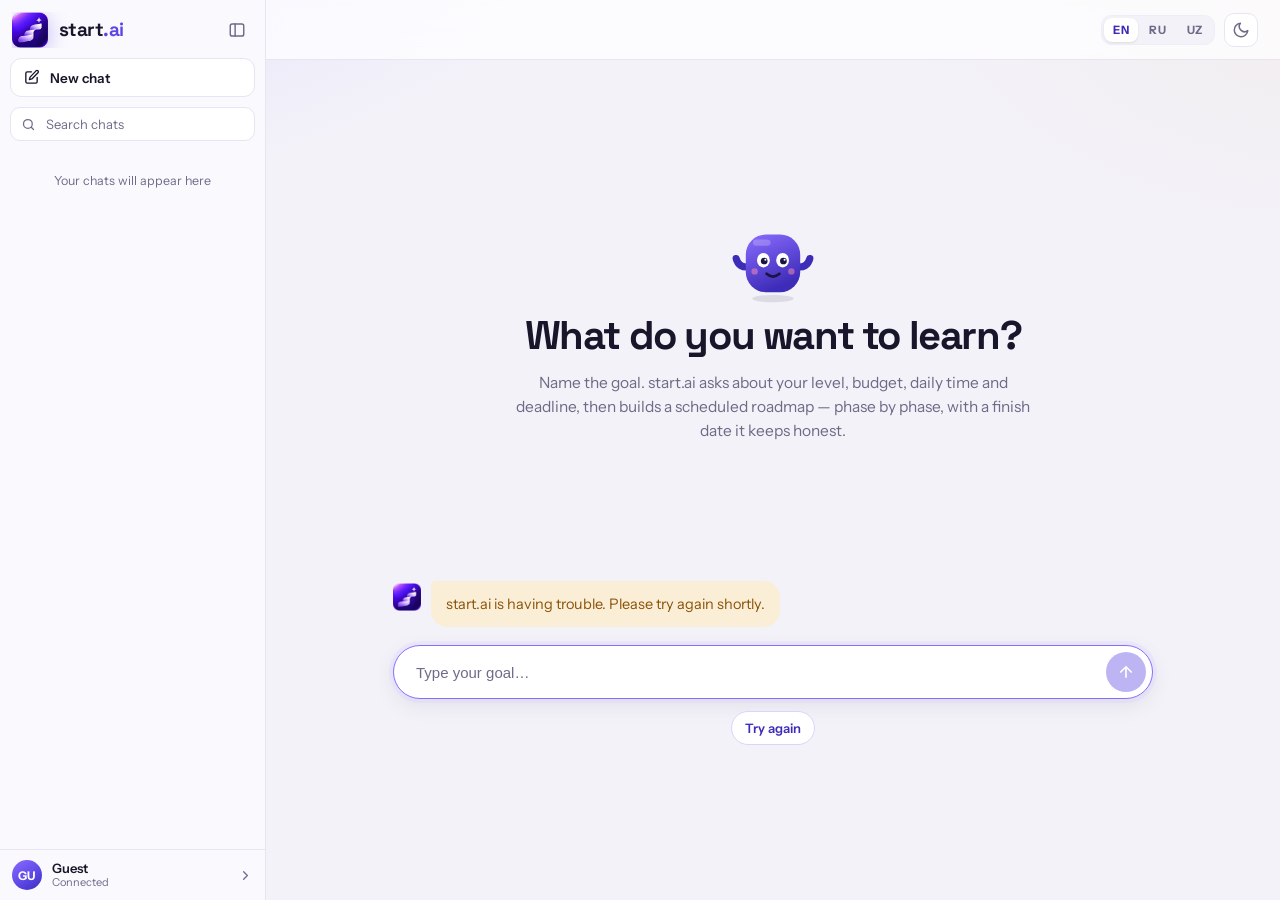
==== commit 323d267e: "Add motion, a mascot, streaks and the new logo Animations explain changes instead of decorating them" ====
--- a/index.html
+++ b/index.html
@@ -2,8 +2,9 @@
 <html lang="en">
 <head>
   <meta charset="utf-8" />
-  <meta name="viewport" content="width=device-width, initial-scale=1" />
+  <meta name="viewport" content="width=device-width, initial-scale=1, viewport-fit=cover" />
   <title>start.ai</title>
+  <link rel="icon" type="image/png" href="assets/favicon-64.png" />
   <link rel="preconnect" href="https://fonts.googleapis.com" />
   <link rel="preconnect" href="https://fonts.gstatic.com" crossorigin />
   <link href="https://fonts.googleapis.com/css2?family=Space+Grotesk:wght@500;600;700&family=Space+Mono:wght@400;700&family=Instrument+Sans:wght@400;500;600;700&display=swap" rel="stylesheet" />
@@ -28,7 +29,7 @@
   <aside class="sidebar" id="sidebar" data-i18n-aria="aria_sidebar" aria-label="Chat history">
     <div class="sb-head">
       <div class="brand">
-        <div class="logo">s.</div>
+        <img class="logo" src="assets/logo-128.png" alt="" width="36" height="36" />
         <div class="wordmark">start<span>.ai</span></div>
       </div>
       <button class="sb-icon" type="button" id="sbCollapse" data-i18n-aria="aria_sidebar_close" aria-label="Close chat history">
@@ -68,7 +69,7 @@
         <svg viewBox="0 0 24 24" width="18" height="18" fill="none" stroke="currentColor" stroke-width="1.9" stroke-linecap="round" stroke-linejoin="round"><rect x="3" y="4" width="18" height="16" rx="2.5"/><path d="M9.5 4v16"/></svg>
       </button>
       <div class="brand">
-        <div class="logo">s.</div>
+        <img class="logo" src="assets/logo-128.png" alt="" width="36" height="36" />
         <div class="wordmark">start<span>.ai</span></div>
       </div>
 
@@ -80,6 +81,19 @@
         <span class="ps-dot" id="psDot"></span>
         <span id="psText"></span>
       </div>
+
+      <!-- Today at a glance: minutes toward the daily goal, and the streak. -->
+      <button type="button" class="today-stats" id="todayStats" hidden
+              aria-haspopup="dialog" aria-expanded="false" aria-controls="todayPop">
+        <span class="goal-ring" id="goalRing" aria-hidden="true" hidden>
+          <svg viewBox="0 0 36 36" aria-hidden="true"><circle class="gr-track" cx="18" cy="18" r="15"/><circle class="gr-fill" id="grFill" cx="18" cy="18" r="15" pathLength="100"/></svg>
+          <b id="grText">0</b>
+        </span>
+        <span class="streak" id="streak" aria-hidden="true">
+          <svg viewBox="0 0 24 24" aria-hidden="true"><path class="fl-out" d="M12 2.5c.7 3.2 5.2 5.4 5.2 10.6a5.2 5.2 0 0 1-10.4 0c0-2.5 1.3-4.2 2.5-5.4.1 1.8.9 2.8 2 3-.4-3-.3-5.3.7-8.2z"/><path class="fl-in" d="M12 20.3a2.7 2.7 0 0 1-2.7-2.7c0-1.5 1-2.4 1.8-3.3.2 1 .8 1.6 1.4 1.6 0-.9.3-1.8 1-2.6.8 1.1 1.2 2.1 1.2 3.3a2.7 2.7 0 0 1-2.7 3.7z"/></svg>
+          <b id="streakN">0</b><span class="streak-unit" id="streakUnit"></span>
+        </span>
+      </button>
 
       <div class="controls">
         <div class="lang-switch" id="langSwitch" role="group" data-i18n-aria="aria_lang" aria-label="Language">
@@ -103,6 +117,7 @@
 
       <!-- ── Intake: the opening question, given the room ── -->
       <div class="intake-head" id="intakeHead">
+        <div class="intro-mascot" id="introMascot" aria-hidden="true"></div>
         <h1 data-i18n="intake_h">What do you want to learn?</h1>
         <p data-i18n="intake_p">Name the goal. start.ai asks about your level, budget, daily time and deadline, then builds a scheduled roadmap — phase by phase, with a finish date it keeps honest.</p>
       </div>
@@ -337,6 +352,13 @@
               <button type="button" data-lang="uz">O‘zbekcha</button>
             </div>
           </div>
+          <div class="set-row">
+            <span data-i18n="set_sound">Sound effects</span>
+            <div class="pill-group" id="soundPick" role="group" data-i18n-aria="set_sound" aria-label="Sound effects">
+              <button type="button" data-sound="1" data-i18n="sound_on">On</button>
+              <button type="button" data-sound="0" data-i18n="sound_off">Off</button>
+            </div>
+          </div>
         </section>
 
         <section class="set-sec" id="set-shortcuts">
@@ -368,6 +390,7 @@
     </div>
   </div>
 
+  <div class="today-pop" id="todayPop" role="dialog" data-i18n-aria="aria_today" aria-label="Your streak and daily goal" hidden></div>
   <div class="toasts" id="toasts" role="status" aria-live="polite"></div>
   <p class="sr-only" id="live" role="status" aria-live="polite"></p>
 
--- a/styles.css
+++ b/styles.css
@@ -1,947 +1,1438 @@
-/* ═══════════════════════════════════════════════════════════════
-   start.ai — web app
-   Type:  Space Grotesk (display) · Instrument Sans (body & labels)
-          Space Mono (time only: clocks, dates, durations, spans)
-   Voice: a planning instrument. Violet is the one bold move and is
-          spent in two places. Accents carry state, never decoration:
-            green = done   honey = moved / at risk   rose = missed
-   ═══════════════════════════════════════════════════════════════ */
-
-:root{
-  /* ink & neutrals */
-  --ink:#17162a;
-  --ink-2:#3a3552;
-  --muted:#6f6a86;
-  --faint:#716b8a;         /* 5.0:1 on --surface, 4.8:1 on --surface-2 */
-  --line:#e8e4f2;
-  --line-2:#f0edf9;
-  --canvas:#f3f2f9;
-  --surface:#ffffff;
-  --surface-2:#faf9fe;
-  --glass:rgba(255,255,255,.72); /* translucent topbar; theme-aware */
-
-  /* brand */
-  --violet:#5b46e5;
-  --violet-deep:#3d2cb8;   /* dark end of violet gradients */
-  --violet-ink:#3d2cb8;    /* readable violet TEXT (diverges from -deep in dark) */
-  --violet-100:#eeeafe;
-  --violet-200:#dcd4fb;
-  --iris:#8b6cff;
-
-  /* state accents — measured, not eyeballed */
-  --honey:#8a5308;         /* 5.5:1 on --honey-100 */
-  --honey-100:#fbeed6;
-  --green:#166b45;         /* 6.2:1 on --surface-2 */
-  --green-100:#e4f4ea;
-  --rose:#a62347;          /* 6.0:1 on --rose-100 */
-  --rose-100:#fbe7ed;
-
-  /* radii */
-  --r-sm:9px; --r:13px; --r-lg:18px; --r-xl:24px;
-
-  /* shadows */
-  --sh-sm:0 1px 2px rgba(23,22,42,.05), 0 1px 3px rgba(23,22,42,.05);
-  --sh-md:0 6px 22px rgba(23,22,42,.08);
-  --sh-lg:0 18px 50px rgba(52,38,140,.16); /* reserved for things that truly float */
-
-  --ease:cubic-bezier(.22,.61,.36,1);
-
-  --font-display:"Space Grotesk",-apple-system,BlinkMacSystemFont,sans-serif;
-  --font-body:"Instrument Sans",-apple-system,BlinkMacSystemFont,"Segoe UI",sans-serif;
-  --font-mono:"Space Mono",ui-monospace,SFMono-Regular,Menlo,monospace;
-
-  --topbar-h:60px;
-  --sb-w:266px;
-}
-
-/* ── Dark theme ─────────────────────────────────────── */
-:root[data-theme="dark"]{
-  --ink:#f3f1fb;
-  --ink-2:#d6d2e8;
-  --muted:#9c97b4;
-  --faint:#8b85a3;
-  --line:#2d2a40;
-  --line-2:#242236;
-  --canvas:#101019;
-  --surface:#1a1826;
-  --surface-2:#211f30;
-  --glass:rgba(20,19,29,.72);
-
-  --violet:#6f5cf0;
-  --violet-deep:#4a37c9;
-  --violet-ink:#b7a8ff;
-  --violet-100:#211d38;
-  --violet-200:#342c56;
-  --iris:#9a82ff;
-
-  --honey:#e6a53a;
-  --honey-100:#2f2513;
-  --green:#3cbd84;
-  --green-100:#16281f;
-  --rose:#e46a88;
-  --rose-100:#2c1622;
-
-  --sh-sm:0 1px 2px rgba(0,0,0,.4);
-  --sh-md:0 8px 26px rgba(0,0,0,.5);
-  --sh-lg:0 20px 55px rgba(0,0,0,.6);
-}
-
-*{ box-sizing:border-box; }
-[hidden]{ display:none !important; }
-html,body{ height:100%; }
-body{
-  margin:0;
-  /* history down the left, the app to the right of it */
-  display:grid;
-  grid-template-columns:var(--sb-w) minmax(0,1fr);
-  height:100vh;
-  overflow:hidden;
-  transition:grid-template-columns .26s var(--ease);
-  font-family:var(--font-body);
-  color:var(--ink-2);
-  font-size:15px;
-  line-height:1.55;
-  -webkit-font-smoothing:antialiased;
-  background:var(--canvas);
-  background-image:
-    radial-gradient(1100px 520px at -5% -12%, rgba(139,108,255,.16), transparent 60%),
-    radial-gradient(900px 460px at 108% 0%, rgba(217,138,18,.05), transparent 55%);
-  background-attachment:fixed;
-}
-h1,h2,h3,h4{ font-family:var(--font-display); color:var(--ink); margin:0; line-height:1.15; letter-spacing:-.02em; }
-p{ margin:0; }
-button{ font-family:inherit; }
-::selection{ background:var(--violet-200); }
-
-/* Micro-labels are body type. Mono is reserved for time. */
-.micro{
-  font-family:var(--font-body); font-size:11px; font-weight:600;
-  letter-spacing:.06em; text-transform:uppercase; color:var(--muted);
-}
-.time{ font-family:var(--font-mono); font-variant-numeric:tabular-nums; }
-.sr-only{
-  position:absolute; width:1px; height:1px; padding:0; margin:-1px;
-  overflow:hidden; clip:rect(0 0 0 0); white-space:nowrap; border:0;
-}
-
-/* ── Sidebar: the chat history ──────────────────────── */
-:root[data-sb="closed"]{ --sb-w:0px; }
-body.sb-closed{ --sb-w:0px; }
-
-.sidebar{
-  grid-column:1; min-width:0; overflow:hidden; visibility:visible;
-  display:flex; flex-direction:column;
-  background:var(--surface-2); border-right:1px solid var(--line);
-}
-/* Collapsed means gone — not a zero-width strip you can still tab into. */
-body.sb-closed .sidebar{ visibility:hidden; transition:visibility 0s .26s; }
-
-.sb-head{ display:flex; align-items:center; gap:10px; padding:12px 12px 10px; min-width:0; }
-.sb-head .brand{ min-width:0; overflow:hidden; }
-.sb-icon{
-  width:32px; height:32px; flex:none; border:0; background:none; border-radius:9px;
-  color:var(--muted); cursor:pointer; display:flex; align-items:center; justify-content:center;
-  transition:background .14s, color .14s;
-}
-.sb-icon:hover{ background:var(--violet-100); color:var(--violet-ink); }
-.sb-head .sb-icon{ margin-left:auto; }
-
-.sb-new{
-  display:flex; align-items:center; gap:10px; margin:0 10px 10px;
-  padding:10px 12px; border:1px solid var(--line); border-radius:11px;
-  background:var(--surface); color:var(--ink); text-align:left;
-  font-family:var(--font-body); font-size:13.5px; font-weight:600; cursor:pointer;
-  transition:background .14s, border-color .14s, color .14s;
-}
-.sb-new:hover{ background:var(--violet-100); border-color:var(--violet-200); color:var(--violet-ink); }
-.sb-new svg{ flex:none; }
-
-.sb-search{
-  display:flex; align-items:center; gap:8px; margin:0 10px 8px;
-  padding:7px 10px; border:1px solid var(--line); border-radius:10px;
-  background:var(--surface); color:var(--faint);
-  transition:border-color .15s, box-shadow .15s;
-}
-.sb-search:focus-within{ border-color:var(--iris); box-shadow:0 0 0 3px var(--violet-100); }
-.sb-search svg{ flex:none; }
-.sb-search input{
-  flex:1; min-width:0; border:0; background:none; outline:none;
-  font-family:var(--font-body); font-size:13px; color:var(--ink);
-}
-.sb-search input::placeholder{ color:var(--faint); }
-.sb-search input::-webkit-search-cancel-button{ -webkit-appearance:none; }
-
-.sb-scroll{ flex:1; min-height:0; overflow-y:auto; padding:0 8px 18px; }
-.sb-group{
-  font-size:10.5px; font-weight:700; letter-spacing:.07em; text-transform:uppercase;
-  color:var(--faint); padding:14px 8px 6px;
-}
-.sb-item{ display:flex; align-items:center; border-radius:9px; }
-.sb-item:hover{ background:var(--violet-100); }
-.sb-item.active{ background:var(--violet-100); }
-.sb-item-main{
-  flex:1; min-width:0; border:0; background:none; cursor:pointer; text-align:left;
-  font-family:var(--font-body); font-size:13px; color:var(--ink-2);
-  padding:8px 4px 8px 10px; border-radius:9px;
-  white-space:nowrap; overflow:hidden; text-overflow:ellipsis;
-}
-.sb-item.active .sb-item-main{ color:var(--violet-ink); font-weight:600; }
-.sb-item-menu{
-  width:26px; height:26px; flex:none; margin-right:5px; border:0; background:none;
-  border-radius:7px; color:var(--muted); cursor:pointer; opacity:0;
-  display:flex; align-items:center; justify-content:center; transition:background .14s, color .14s;
-}
-.sb-item:hover .sb-item-menu,
-.sb-item.menu-open .sb-item-menu,
-.sb-item-menu:focus-visible{ opacity:1; }
-.sb-item-menu:hover{ background:var(--violet-200); color:var(--violet-ink); }
-.sb-rename{
-  flex:1; min-width:0; margin:3px 6px 3px 7px; padding:6px 8px;
-  border:1.5px solid var(--iris); border-radius:8px; background:var(--surface);
-  font-family:var(--font-body); font-size:13px; color:var(--ink); outline:none;
-}
-.sb-none{ padding:22px 10px; font-size:12.5px; color:var(--faint); text-align:center; }
-
-.sb-menu{
-  position:fixed; z-index:80; min-width:170px; padding:5px;
-  background:var(--surface); border:1px solid var(--line); border-radius:12px;
-  box-shadow:var(--sh-lg); display:flex; flex-direction:column; gap:2px;
-  animation:rise .16s var(--ease) both;
-}
-.sb-menu button{
-  display:flex; align-items:center; gap:9px; width:100%; border:0; background:none;
-  padding:8px 10px; border-radius:8px; cursor:pointer; text-align:left;
-  font-family:var(--font-body); font-size:13px; font-weight:500; color:var(--ink-2);
-}
-.sb-menu button:hover{ background:var(--violet-100); color:var(--violet-ink); }
-.sb-menu button.danger{ color:var(--rose); }
-.sb-menu button.danger:hover{ background:var(--rose-100); color:var(--rose); }
-
-/* ── Account row + menu ─────────────────────────────── */
-.sb-acct{
-  display:flex; align-items:center; gap:10px; flex:none; width:100%;
-  margin:0; padding:10px 12px; border:0; border-top:1px solid var(--line);
-  background:none; cursor:pointer; text-align:left; min-width:0;
-  transition:background .14s;
-}
-.sb-acct:hover{ background:var(--violet-100); }
-.acct-av{
-  width:30px; height:30px; flex:none; border-radius:50%;
-  background:linear-gradient(145deg,var(--iris),var(--violet) 60%,var(--violet-deep)); color:#fff;
-  font-family:var(--font-body); font-size:12px; font-weight:700; letter-spacing:.02em;
-  display:flex; align-items:center; justify-content:center;
-}
-.acct-id{ display:flex; flex-direction:column; min-width:0; flex:1; line-height:1.25; }
-.acct-name{ font-size:13px; font-weight:600; color:var(--ink); overflow:hidden; text-overflow:ellipsis; white-space:nowrap; }
-.acct-plan{ font-size:11px; color:var(--faint); overflow:hidden; text-overflow:ellipsis; white-space:nowrap; }
-.acct-chev{ flex:none; color:var(--faint); }
-
-.acct-menu{
-  position:fixed; z-index:80; min-width:246px; padding:6px;
-  background:var(--surface); border:1px solid var(--line); border-radius:14px;
-  box-shadow:var(--sh-lg); display:flex; flex-direction:column; gap:1px;
-  animation:rise .16s var(--ease) both;
-}
-.am-who{ display:flex; align-items:center; gap:10px; padding:9px 10px 10px; min-width:0; }
-.am-sep{ height:1px; background:var(--line-2); margin:5px 4px; }
-.acct-menu button{
-  display:flex; align-items:center; gap:11px; width:100%; border:0; background:none;
-  padding:9px 10px; border-radius:9px; cursor:pointer; text-align:left;
-  font-family:var(--font-body); font-size:13.5px; font-weight:500; color:var(--ink-2);
-}
-.acct-menu button svg{ flex:none; color:var(--muted); }
-.acct-menu button:hover{ background:var(--violet-100); color:var(--violet-ink); }
-.acct-menu button:hover svg{ color:var(--violet-ink); }
-.acct-menu button.danger{ color:var(--rose); }
-.acct-menu button.danger svg{ color:var(--rose); }
-.acct-menu button.danger:hover{ background:var(--rose-100); color:var(--rose); }
-
-/* ── Settings ───────────────────────────────────────── */
-.modal{
-  position:fixed; inset:0; z-index:90; display:flex; align-items:center; justify-content:center;
-  padding:20px; background:rgba(10,9,20,.5);
-  -webkit-backdrop-filter:blur(3px); backdrop-filter:blur(3px);
-  animation:fade .18s var(--ease);
-}
-.modal-card{
-  width:100%; max-width:540px; max-height:min(86vh,720px); display:flex; flex-direction:column;
-  background:var(--surface); border:1px solid var(--line); border-radius:var(--r-xl);
-  box-shadow:var(--sh-lg); overflow:hidden; animation:rise .22s var(--ease) both;
-}
-.modal-head{
-  display:flex; align-items:center; gap:12px; flex:none;
-  padding:16px 14px 14px 22px; border-bottom:1px solid var(--line-2);
-}
-.modal-head h2{ font-size:19px; flex:1; }
-.modal-body{ overflow-y:auto; padding:6px 22px 22px; min-height:0; }
-
-.set-sec{ padding:18px 0; border-bottom:1px solid var(--line-2); }
-.set-sec:last-child{ border-bottom:0; }
-.set-sec h3{ font-size:13px; margin-bottom:12px; }
-.set-row{
-  display:flex; align-items:center; gap:14px; flex-wrap:wrap;
-  margin-bottom:10px; font-size:13.5px; color:var(--ink-2);
-}
-.set-row > span:first-child{ flex:1; min-width:120px; }
-.set-row input{
-  flex:1; min-width:170px; padding:8px 11px; border:1.5px solid var(--line); border-radius:10px;
-  background:var(--surface-2); font-family:var(--font-body); font-size:13.5px; color:var(--ink); outline:none;
-  transition:border-color .15s, box-shadow .15s;
-}
-.set-row input:focus{ border-color:var(--iris); box-shadow:0 0 0 3px var(--violet-100); }
-.set-note{ font-size:12.5px; color:var(--faint); }
-.set-val{ font-family:var(--font-mono); font-size:13px; color:var(--ink); }
-
-.pill-group{ display:flex; gap:3px; background:var(--canvas); border:1px solid var(--line-2); border-radius:10px; padding:3px; }
-.pill-group button{
-  border:0; background:none; cursor:pointer; border-radius:8px; padding:6px 12px;
-  font-family:var(--font-body); font-size:12.5px; font-weight:600; color:var(--muted);
-  transition:background .14s, color .14s;
-}
-.pill-group button:hover{ color:var(--ink); }
-.pill-group button[aria-pressed="true"]{ background:var(--surface); color:var(--violet-ink); box-shadow:var(--sh-sm); }
-
-.kbd-list{ list-style:none; margin:0; padding:0; display:flex; flex-direction:column; gap:9px; }
-.kbd-list li{ display:flex; align-items:center; gap:14px; font-size:13px; color:var(--ink-2); }
-.kbd-list li span{ flex:1; }
-.kbd-list kbd{
-  font-family:var(--font-mono); font-size:11px; font-weight:700; color:var(--ink-2);
-  background:var(--surface-2); border:1px solid var(--line); border-bottom-width:2px;
-  border-radius:6px; padding:3px 7px; white-space:nowrap;
-}
-.set-actions{ display:flex; gap:9px; flex-wrap:wrap; margin-top:12px; }
-.btn.danger-solid{ border-color:var(--rose-100); background:var(--rose-100); color:var(--rose); }
-.btn.danger-solid:hover:not(:disabled){ background:var(--rose); color:#fff; border-color:var(--rose); }
-.set-confirm{
-  margin-top:14px; padding:13px 15px; border-radius:var(--r);
-  background:var(--rose-100); color:var(--rose); font-size:13px;
-}
-.set-confirm .set-actions{ margin-top:11px; }
-
-.sb-scrim{ display:none; }
-
-.shell{ grid-column:2; display:flex; flex-direction:column; min-width:0; min-height:0; overflow:hidden; }
-
-/* The wordmark lives in the sidebar; the topbar only carries it when the
-   sidebar is not there to. */
-.topbar .brand{ display:none; }
-.topbar-open{ display:none; }
-body.sb-closed .topbar .brand,
-body.sb-closed .topbar-open{ display:flex; }
-
-/* ── Topbar ─────────────────────────────────────────── */
-.topbar{
-  height:var(--topbar-h); display:flex; align-items:center; gap:16px;
-  padding:0 22px; background:var(--glass);
-  -webkit-backdrop-filter:saturate(1.4) blur(14px);
-  backdrop-filter:saturate(1.4) blur(14px);
-  border-bottom:1px solid var(--line);
-  position:sticky; top:0; z-index:20;
-}
-.brand{ display:flex; align-items:center; gap:11px; }
-.logo{
-  width:36px; height:36px; border-radius:11px; color:#fff;
-  font-family:var(--font-display); font-weight:700; font-size:19px; letter-spacing:-1.5px;
-  background:linear-gradient(145deg,var(--iris),var(--violet) 55%,var(--violet-deep));
-  display:flex; align-items:center; justify-content:center; flex:none;
-  box-shadow:0 4px 14px rgba(91,70,229,.4), inset 0 1px 0 rgba(255,255,255,.35);
-}
-.wordmark{ font-family:var(--font-display); font-weight:700; font-size:19px; color:var(--ink); letter-spacing:-.03em; }
-.wordmark span{ color:var(--violet); }
-
-/* the user's state, where a status indicator belongs */
-.plan-state{
-  display:flex; align-items:center; gap:9px; margin-left:6px; min-width:0;
-  font-size:13px; font-weight:600; color:var(--ink-2);
-  background:var(--surface); border:1px solid var(--line);
-  padding:6px 14px 6px 11px; border-radius:999px; box-shadow:var(--sh-sm);
-}
-.plan-state #psText{ overflow:hidden; text-overflow:ellipsis; white-space:nowrap; }
-.ps-dot{ width:8px; height:8px; border-radius:50%; flex:none; background:var(--green); box-shadow:0 0 0 4px var(--green-100); }
-.ps-dot.slipped{ background:var(--honey); box-shadow:0 0 0 4px var(--honey-100); }
-
-/* Says which backend you are talking to — none. Dashed, so it reads as a
-   development state rather than a product feature. */
-.demo-badge{
-  flex:none; font-size:10px; font-weight:700; letter-spacing:.08em; text-transform:uppercase;
-  color:var(--honey); background:var(--honey-100); border:1px dashed var(--honey);
-  padding:3px 9px; border-radius:999px; white-space:nowrap;
-}
-
-.controls{ display:flex; align-items:center; gap:9px; margin-left:auto; }
-.lang-switch{ display:flex; gap:2px; background:var(--canvas); border:1px solid var(--line-2); border-radius:10px; padding:2px; }
-.lang-switch button{
-  border:0; background:none; cursor:pointer; font-family:var(--font-body); font-weight:700;
-  font-size:11.5px; letter-spacing:.06em; color:var(--muted); padding:5px 9px; border-radius:8px;
-  transition:color .15s, background .15s;
-}
-.lang-switch button:hover{ color:var(--ink); }
-.lang-switch button.active{ background:var(--surface); color:var(--violet-ink); box-shadow:var(--sh-sm); }
-
-.theme-toggle{
-  width:34px; height:34px; flex:none; border:1px solid var(--line); background:var(--surface);
-  border-radius:10px; cursor:pointer; color:var(--muted); display:flex; align-items:center; justify-content:center;
-  transition:color .15s, border-color .15s;
-}
-.theme-toggle:hover{ color:var(--violet); border-color:var(--violet-200); }
-.theme-toggle .ic{ display:none; }
-:root[data-theme="light"] .theme-toggle .ic-moon{ display:block; }
-:root[data-theme="dark"]  .theme-toggle .ic-sun{ display:block; }
-
-/* debug-only */
-.meter{
-  display:flex; align-items:center; gap:8px;
-  font-family:var(--font-mono); font-size:11.5px; color:var(--muted);
-  background:var(--surface); border:1px dashed var(--line);
-  padding:6px 13px; border-radius:999px;
-}
-.meter-dot{ width:8px; height:8px; border-radius:50%; background:var(--faint); }
-.meter-dot.live{ background:var(--green); box-shadow:0 0 0 3px var(--green-100); }
-.meter-dot.mock{ background:var(--honey); box-shadow:0 0 0 3px var(--honey-100); }
-
-/* ── Stage ──────────────────────────────────────────── */
-.stage{
-  display:grid; gap:16px;
-  padding:18px 22px 22px; flex:1; width:100%;
-  max-width:1340px; margin:0 auto; min-height:0;
-}
-/* intake: one centred conversation, nothing else competing */
-body[data-stage="intake"] .stage{
-  grid-template-columns:minmax(0,1fr);
-  grid-template-rows:auto auto;
-  align-content:center; gap:24px;
-}
-body[data-stage="intake"] .chat{ min-height:min(280px, 38vh); }
-.intake-head{ text-align:center; animation:rise .45s var(--ease) both; }
-.intake-head h1{ font-size:clamp(28px,4.6vw,40px); font-weight:700; letter-spacing:-.035em; }
-.intake-head p{ margin:12px auto 0; max-width:52ch; font-size:15.5px; color:var(--muted); }
-
-/* plan: the plan is the application, and the conversation runs full width
-   underneath it rather than squeezing into a column beside it */
-body[data-stage="plan"] .stage{
-  grid-template-columns:minmax(0,1fr);
-  grid-template-rows:auto minmax(0,1fr) auto;
-  grid-template-areas:"band" "surface" "chat";
-  gap:14px;
-}
-body[data-stage="plan"] .band{ grid-area:band; }
-body[data-stage="plan"] .surface{ grid-area:surface; }
-body[data-stage="plan"] .chat{ grid-area:chat; }
-
-/* ── Goal band ──────────────────────────────────────── */
-.band{
-  background:var(--surface); border:1px solid var(--line); border-radius:var(--r-xl);
-  box-shadow:var(--sh-md); padding:18px 24px 16px; animation:rise .4s var(--ease) both;
-}
-.band-head{ display:flex; align-items:flex-start; gap:20px; flex-wrap:wrap; }
-.band-id{ min-width:0; }
-.gb-title{ font-size:30px; font-weight:700; letter-spacing:-.035em; color:var(--ink); }
-.gb-track{ font-family:var(--font-body); font-size:13px; color:var(--muted); margin-top:3px; }
-
-.gb-chips{ display:flex; flex-wrap:wrap; gap:7px; margin-left:auto; padding-top:4px; }
-.gb-chip{
-  display:inline-flex; align-items:baseline; gap:7px;
-  background:var(--surface-2); border:1px solid var(--line); border-radius:9px;
-  padding:5px 11px; font-size:13px; font-weight:600; color:var(--ink);
-}
-.gb-chip u{
-  text-decoration:none; font-size:10px; font-weight:600; letter-spacing:.07em;
-  text-transform:uppercase; color:var(--faint);
-}
-.gb-chip .v{ font-family:var(--font-mono); font-size:12.5px; font-variant-numeric:tabular-nums; }
-
-/* start → today → finish */
-.gb-rail{ margin-top:52px; }
-.rail-track{ position:relative; height:3px; background:var(--line); border-radius:2px; }
-.rail-fill{ position:absolute; left:0; top:0; bottom:0; width:0; background:var(--violet); border-radius:2px; transition:width .5s var(--ease); }
-.rail-tick{
-  position:absolute; top:50%; width:10px; height:10px; margin:-5px 0 0 -5px; border-radius:50%;
-  background:var(--surface); border:2px solid var(--violet-200);
-}
-.rail-tick.start{ left:0; border-color:var(--violet); }
-.rail-tick.now{ width:12px; height:12px; margin:-6px 0 0 -6px; background:var(--violet); border-color:var(--violet); box-shadow:0 0 0 4px var(--violet-100); transition:left .5s var(--ease); }
-.rail-tick.end{ left:100%; border-color:var(--honey); background:var(--honey-100); }
-.rail-lbl{ position:absolute; top:-43px; font-size:10px; font-weight:600; letter-spacing:.07em; text-transform:uppercase; color:var(--faint); white-space:nowrap; }
-.rail-lbl b{
-  display:block; font-family:var(--font-mono); font-weight:700; font-size:15px; letter-spacing:-.01em;
-  color:var(--ink); text-transform:none; margin-top:1px; font-variant-numeric:tabular-nums;
-}
-.rail-lbl.at-start{ left:0; }
-.rail-lbl.at-now{ transform:translateX(-50%); color:var(--violet-ink); transition:left .5s var(--ease); }
-.rail-lbl.at-now b{ color:var(--violet-ink); }
-.rail-lbl.at-end{ right:0; text-align:right; }
-.rail-lbl.at-end b{ color:var(--ink); }
-.band.shifted .rail-tick.end{ animation:pulse-honey .9s var(--ease) .1s; }
-.band.shifted .rail-lbl.at-end b{ color:var(--honey); }
-
-.gb-foot{
-  display:flex; justify-content:space-between; gap:14px; flex-wrap:wrap;
-  margin-top:16px; padding-top:12px; border-top:1px solid var(--line-2);
-  font-size:12.5px; color:var(--muted);
-}
-.gb-slip{ font-weight:600; color:var(--green); }
-.gb-slip.moved{ color:var(--honey); }
-.gb-foot .n{ font-family:var(--font-mono); font-variant-numeric:tabular-nums; color:var(--ink-2); }
-
-/* ── Surface (tabs + panes) ─────────────────────────── */
-.surface{
-  display:flex; flex-direction:column; min-height:0;
-  background:var(--surface); border:1px solid var(--line);
-  border-radius:var(--r-xl); box-shadow:var(--sh-md); overflow:hidden;
-}
-.seg{
-  position:relative; display:grid; grid-template-columns:repeat(3,1fr);
-  margin:14px 16px 0; padding:4px; background:var(--canvas); border-radius:13px; border:1px solid var(--line-2);
-}
-.seg-thumb{
-  position:absolute; top:4px; left:4px; bottom:4px; width:calc((100% - 8px)/3);
-  background:var(--surface); border-radius:10px; box-shadow:var(--sh-sm);
-  transform:translateX(calc(var(--i) * 100%)); transition:transform .32s var(--ease);
-}
-.seg-btn{
-  position:relative; z-index:1; background:none; border:0; cursor:pointer;
-  padding:9px 0; font-size:13.5px; font-weight:600; color:var(--muted); transition:color .2s;
-}
-.seg-btn.active{ color:var(--violet-ink); }
-
-.pane-scroll{ flex:1; overflow-y:auto; padding:22px; min-height:0; display:flex; }
-.pane{ display:none; }
-.pane.active{ display:flex; flex-direction:column; flex:1; min-width:0; animation:fade .3s var(--ease); }
-
-/* ── Empty states: centred, and drawn at a legible size ─ */
-.empty{ margin:auto; text-align:center; padding:28px 24px; color:var(--muted); max-width:400px; }
-.empty h3{ font-size:19px; color:var(--ink); margin-bottom:8px; }
-.empty p{ font-size:14px; }
-/* An empty state that names an action should also offer it. */
-.empty-cta{ margin-top:18px; }
-.ghost-spine{ display:flex; flex-direction:column; gap:14px; width:210px; margin:0 auto 26px; }
-.gs-node{ display:flex; align-items:center; gap:12px; position:relative; }
-.gs-node i{
-  width:18px; height:18px; flex:none; border-radius:50%;
-  border:2px dashed var(--violet-200); background:var(--surface);
-}
-.gs-node u{ display:block; height:9px; border-radius:5px; background:var(--line); flex:1; }
-.gs-node:nth-child(1) u{ width:100%; }
-.gs-node:nth-child(2) u{ max-width:74%; }
-.gs-node:nth-child(3) u{ max-width:52%; }
-.gs-node:not(:last-child)::after{
-  content:""; position:absolute; left:8px; top:20px; width:2px; height:14px;
-  background:repeating-linear-gradient(var(--violet-200) 0 3px, transparent 3px 6px);
-}
-
-/* ── Plan: assessment + spine + tasks ───────────────── */
-.plan-grid{ display:grid; gap:0 36px; grid-template-columns:repeat(auto-fit,minmax(330px,1fr)); align-items:start; }
-.plan-grid > section{ min-width:0; }
-.plan-grid .section-label:first-child{ margin-top:6px; }
-.assessment{ font-size:14.5px; color:var(--ink-2); max-width:62ch; animation:rise .4s var(--ease) both; }
-.reality{
-  display:flex; gap:9px; align-items:flex-start;
-  background:var(--honey-100); border-radius:var(--r); padding:11px 14px; margin-top:13px; max-width:62ch;
-  font-size:13px; color:var(--honey);
-}
-.reality svg{ flex:none; margin-top:1px; }
-
-.section-label{
-  font-family:var(--font-body); font-size:11px; font-weight:600; text-transform:uppercase; letter-spacing:.07em;
-  color:var(--muted); margin:28px 0 14px; display:flex; align-items:center; gap:10px;
-}
-.section-label::after{ content:""; flex:1; height:1px; background:var(--line); }
-
-/* the signature */
-.spine{ list-style:none; margin:0; padding:0; position:relative; }
-.spine::before{ content:""; position:absolute; left:9px; top:8px; bottom:14px; width:2px; background:linear-gradient(var(--violet-200),var(--line)); }
-.node{ position:relative; padding:0 0 22px 34px; animation:rise .45s var(--ease) both; }
-.node-dot{
-  position:absolute; left:2px; top:2px; width:18px; height:18px; border-radius:50%;
-  background:var(--surface); border:2.5px solid var(--violet); box-shadow:0 0 0 4px var(--surface);
-}
-.node.finish .node-dot{
-  border-color:var(--honey); width:26px; height:26px; left:-2px; top:-2px;
-  display:flex; align-items:center; justify-content:center; background:var(--honey-100); color:var(--honey);
-}
-.node .wk{
-  font-family:var(--font-mono); font-size:11px; font-weight:700; color:var(--violet-ink);
-  background:var(--violet-100); padding:2px 8px; border-radius:6px;
-}
-.node h4{ font-size:16px; margin:8px 0 3px; }
-.node .node-sum{ font-size:13.5px; color:var(--muted); max-width:58ch; }
-.node.finish h4{ font-family:var(--font-mono); font-size:15px; color:var(--honey); }
-.node.finish .shift{ font-family:var(--font-mono); font-size:12px; color:var(--muted); margin-top:2px; }
-
-.ms-list{ list-style:none; margin:12px 0 0; padding:0; display:flex; flex-direction:column; gap:8px; }
-.ms{ display:flex; align-items:center; gap:10px; font-size:13.5px; color:var(--ink-2); max-width:58ch; }
-.ms .diam{ width:10px; height:10px; flex:none; background:var(--honey); transform:rotate(45deg); border-radius:2px; }
-.ms time{ margin-left:auto; font-family:var(--font-mono); font-size:11.5px; color:var(--muted); }
-
-/* ── Tasks (one home only: the Plan tab) ────────────── */
-.todo{ display:flex; gap:12px; align-items:flex-start; padding:13px 0; border-bottom:1px solid var(--line-2); animation:rise .4s var(--ease) both; }
-.todo:last-child{ border-bottom:0; }
-.check{ position:relative; width:21px; height:21px; flex:none; margin-top:1px; }
-.check input{ position:absolute; opacity:0; width:100%; height:100%; margin:0; cursor:pointer; }
-.check .box{
-  width:21px; height:21px; border-radius:7px; border:2px solid var(--violet-200); background:var(--surface);
-  display:flex; align-items:center; justify-content:center; transition:background .16s var(--ease), border-color .16s var(--ease);
-  pointer-events:none;
-}
-.check .box svg{ opacity:0; transform:scale(.5); transition:opacity .16s var(--ease), transform .16s var(--ease); color:#fff; }
-.check input:checked + .box{ background:var(--green); border-color:var(--green); }
-.check input:checked + .box svg{ opacity:1; transform:scale(1); }
-.check input:focus-visible + .box{ box-shadow:0 0 0 4px var(--violet-100); }
-.todo-body{ min-width:0; flex:1; }
-.todo-body .t{ font-size:14.5px; color:var(--ink); display:inline-block; }
-.todo-body label.t{ cursor:pointer; }
-.todo.done .t{ text-decoration:line-through; color:var(--faint); }
-
-/* A task with nothing on today has no box to tick — an outline holds the
-   column so the list still reads as one row per task. */
-.check.idle .box{ border-style:dashed; border-color:var(--line); background:var(--surface-2); }
-.todo-sched{
-  display:flex; align-items:center; gap:10px; margin-top:5px;
-  font-family:var(--font-mono); font-size:11.5px; color:var(--muted);
-}
-.tag-today{
-  font-family:var(--font-body); font-size:10px; font-weight:700;
-  letter-spacing:.07em; text-transform:uppercase;
-  background:var(--violet-100); color:var(--violet-ink); padding:2px 7px; border-radius:5px;
-}
-.todo-prog{ margin-left:auto; font-variant-numeric:tabular-nums; }
-.todo.is-today{ border-bottom-color:var(--line); }
-.todo-meta{ font-family:var(--font-mono); font-size:11.5px; color:var(--muted); margin-top:4px; display:flex; flex-wrap:wrap; align-items:center; gap:6px 12px; }
-.todo-meta .ph{ font-family:var(--font-body); font-size:11px; font-weight:600; letter-spacing:.05em; text-transform:uppercase; color:var(--faint); }
-
-/* priority as weight, not as colour — colour is reserved for state */
-.weight{ display:inline-flex; align-items:flex-end; gap:2px; height:11px; }
-.weight i{ width:3px; border-radius:1px; background:var(--line); }
-.weight i:nth-child(1){ height:5px; }
-.weight i:nth-child(2){ height:8px; }
-.weight i:nth-child(3){ height:11px; }
-.weight[data-w="low"] i:nth-child(1),
-.weight[data-w="medium"] i:nth-child(1), .weight[data-w="medium"] i:nth-child(2),
-.weight[data-w="high"] i{ background:var(--violet); }
-
-/* ── Week grid ──────────────────────────────────────── */
-.cal-toolbar{ display:flex; flex-wrap:wrap; gap:9px; margin-bottom:16px; }
-.btn{
-  border:1px solid var(--violet-200); background:var(--surface); color:var(--violet-ink);
-  padding:9px 15px; border-radius:11px; font-size:13.5px; font-weight:600; cursor:pointer;
-  text-decoration:none; display:inline-flex; align-items:center; gap:7px;
-  transition:transform .12s var(--ease), background .14s, box-shadow .14s;
-}
-.btn:hover:not(:disabled){ background:var(--violet-100); transform:translateY(-1px); box-shadow:var(--sh-sm); }
-.btn:disabled{ opacity:.4; cursor:not-allowed; }
-.btn.primary{ background:linear-gradient(160deg,var(--violet),var(--violet-deep)); color:#fff; border-color:transparent; box-shadow:0 6px 16px rgba(91,70,229,.28); }
-.btn.primary:hover:not(:disabled){ background:var(--violet-deep); }
-.btn.ghost{ border-color:var(--line); color:var(--muted); }
-.btn.danger-ghost{ border-color:var(--line); border-style:dashed; color:var(--muted); margin-left:auto; }
-.btn.danger-ghost:hover:not(:disabled){ background:var(--rose-100); color:var(--rose); border-color:var(--rose-100); }
-.demo-tag{
-  font-family:var(--font-body); font-size:9.5px; font-weight:700; text-transform:uppercase; letter-spacing:.07em;
-  background:var(--line-2); color:var(--muted); padding:1px 5px; border-radius:5px;
-}
-
-.roll-note{ background:var(--honey-100); color:var(--honey); border-radius:var(--r); padding:11px 15px; font-size:13px; margin-bottom:14px; animation:rise .3s var(--ease); }
-.roll-note.flat{ background:var(--green-100); color:var(--green); }
-
-.wk-bar{ display:flex; align-items:center; gap:14px; flex-wrap:wrap; margin-bottom:12px; }
-.wk-nav{ display:flex; align-items:center; gap:6px; }
-.wk-arrow{
-  width:30px; height:30px; border:1px solid var(--line); background:var(--surface); color:var(--muted);
-  border-radius:9px; cursor:pointer; display:flex; align-items:center; justify-content:center;
-  transition:color .14s, border-color .14s;
-}
-.wk-arrow:hover:not(:disabled){ color:var(--violet); border-color:var(--violet-200); }
-.wk-arrow:disabled{ opacity:.35; cursor:not-allowed; }
-.wk-today{
-  height:30px; padding:0 11px; border:1px solid var(--line); background:var(--surface);
-  color:var(--muted); border-radius:9px; cursor:pointer;
-  font-family:var(--font-body); font-size:12px; font-weight:600;
-  transition:color .14s, border-color .14s;
-}
-.wk-today:hover:not(:disabled){ color:var(--violet-ink); border-color:var(--violet-200); }
-.wk-today:disabled{ opacity:.35; cursor:default; }
-.wk-range{ font-family:var(--font-mono); font-size:13px; font-weight:700; color:var(--ink); min-width:11ch; text-align:center; }
-.wk-load{ margin-left:auto; font-size:12.5px; color:var(--muted); }
-.wk-load b{ font-family:var(--font-mono); font-weight:700; color:var(--ink-2); font-variant-numeric:tabular-nums; }
-
-.wk-scroll{ overflow-x:auto; padding-bottom:4px; }
-.wk-grid{
-  display:grid; grid-template-columns:52px repeat(7,minmax(88px,1fr));
-  gap:1px; background:var(--line); border:1px solid var(--line);
-  border-radius:var(--r); overflow:hidden; min-width:680px;
-}
-.wk-grid > *{ background:var(--surface); }
-.wk-h{ padding:9px 6px 8px; text-align:center; }
-.wk-h .dow{ font-size:10px; font-weight:700; letter-spacing:.07em; text-transform:uppercase; color:var(--faint); }
-.wk-h .dnum{ font-family:var(--font-mono); font-size:15px; font-weight:700; color:var(--ink); line-height:1.25; }
-.wk-h.today{ background:var(--violet-100); }
-.wk-h.today .dow{ color:var(--violet-ink); }
-.wk-h.today .dnum{ color:var(--violet-ink); }
-.wk-h.free .dnum{ color:var(--faint); }
-.wk-corner{ background:var(--surface-2); }
-.wk-hr{
-  font-family:var(--font-mono); font-size:11px; color:var(--faint); text-align:right;
-  padding:8px 8px 0 4px; background:var(--surface-2); font-variant-numeric:tabular-nums;
-}
-.wk-cell{ padding:4px; min-height:46px; display:flex; flex-direction:column; gap:4px; }
-.wk-cell.free{ background:var(--surface-2); }
-.wk-cell.out, .wk-h.out{ background:var(--canvas); }
-/* Out-of-plan days recede via their background, not by fading the text below
-   a readable contrast ratio. */
-.wk-h.out .dnum, .wk-h.out .dow{ color:var(--muted); }
-
-.sess{
-  border-left:3px solid var(--violet); background:var(--violet-100);
-  border-radius:0 6px 6px 0; padding:5px 7px; font-size:11px; line-height:1.3; color:var(--ink-2);
-}
-.sess b{ display:block; font-size:11.5px; font-weight:600; color:var(--ink); letter-spacing:-.01em; }
-.sess .dur{ font-family:var(--font-mono); font-size:10.5px; color:var(--muted); }
-.sess.done{ border-left-color:var(--green); background:var(--green-100); }
-.sess.done b{ text-decoration:line-through; color:var(--green); }
-.sess.done .dur{ color:var(--green); }
-.sess.missed{ border-left-color:var(--rose); background:var(--rose-100); }
-.sess.missed b{ color:var(--rose); text-decoration:line-through; }
-.sess.missed .dur{ color:var(--rose); }
-.sess.moved{ border-left-color:var(--honey); background:var(--honey-100); }
-.sess.moved b{ color:var(--honey); }
-.sess.moved .dur{ color:var(--honey); }
-.wk-hint{ margin-top:12px; font-size:12.5px; color:var(--muted); }
-
-/* ── Kit ────────────────────────────────────────────── */
-#kitContent{ display:grid; gap:11px; grid-template-columns:repeat(auto-fill,minmax(310px,1fr)); align-content:start; }
-.kit-foot{
-  grid-column:1/-1; display:flex; gap:8px 18px; flex-wrap:wrap;
-  margin-top:6px; padding-top:13px; border-top:1px solid var(--line-2);
-  font-size:12.5px; color:var(--muted);
-}
-.kit-foot b{ font-family:var(--font-mono); font-weight:700; color:var(--ink-2); font-variant-numeric:tabular-nums; }
-.setup-card{ display:flex; gap:14px; background:var(--surface-2); border:1px solid var(--line); border-radius:var(--r-lg); padding:15px 16px; animation:rise .4s var(--ease) both; }
-.setup-rank{
-  width:26px; height:26px; flex:none; border-radius:8px; background:var(--violet-100); color:var(--violet-ink);
-  font-family:var(--font-body); font-weight:700; font-size:13px; display:flex; align-items:center; justify-content:center;
-}
-.setup-main{ flex:1; min-width:0; }
-.setup-row{ display:flex; align-items:baseline; gap:10px; }
-.setup-name{ font-weight:600; color:var(--ink); font-size:15px; }
-.setup-price{ margin-left:auto; font-weight:700; color:var(--green); font-size:13.5px; white-space:nowrap; font-variant-numeric:tabular-nums; }
-.setup-why{ color:var(--muted); font-size:13px; margin-top:5px; max-width:58ch; }
-/* What the stated budget will not stretch to, said plainly rather than hidden. */
-.setup-card.over{ opacity:.7; border-style:dashed; }
-.setup-over{
-  font-family:var(--font-body); font-size:9.5px; font-weight:700;
-  letter-spacing:.07em; text-transform:uppercase; white-space:nowrap;
-  background:var(--rose-100); color:var(--rose); padding:2px 6px; border-radius:5px;
-}
-.kit-verdict{ font-weight:700; }
-.kit-verdict.fits{ color:var(--green); }
-.kit-verdict.tight{ color:var(--honey); }
-.kit-verdict.over{ color:var(--rose); }
-.setup-cat{ font-size:10px; font-weight:600; text-transform:uppercase; letter-spacing:.07em; color:var(--faint); }
-
-/* ── Chat ───────────────────────────────────────────── */
-/* No panel chrome: the conversation sits on the page and the composer carries
-   the weight, so the chat reads full width instead of boxed into a corner. */
-.chat{ display:flex; flex-direction:column; min-height:0; position:relative; }
-.chat-body{
-  display:flex; flex-direction:column; flex:1; min-height:0;
-  width:100%; max-width:768px; margin:0 auto;
-}
-.chat-scroll{ flex:1; overflow-y:auto; padding:8px 4px 14px; display:flex; flex-direction:column; gap:14px; scroll-behavior:smooth; }
-/* messages rest against the composer; the spacer collapses once they fill it */
-.chat-scroll::before{ content:""; margin-top:auto; }
-body[data-stage="plan"].dock-closed .chat-scroll{ display:none; }
-/* Opening the conversation hands it the working area rather than squeezing it
-   into a strip; the goal band stays so you never lose which plan this is. */
-@media (min-width:941px){
-  body[data-stage="plan"]:not(.dock-closed) .surface{ display:none; }
-  body[data-stage="plan"]:not(.dock-closed) .stage{
-    grid-template-rows:auto minmax(0,1fr);
-    grid-template-areas:"band" "chat";
-  }
-}
-
-/* A quiet handle above the composer, not a rail down the side. */
-.dock-toggle{
-  display:none; align-items:center; gap:7px; align-self:center; flex:none; cursor:pointer;
-  margin:0 0 10px; padding:5px 13px 5px 11px; border-radius:999px;
-  border:1px solid var(--line); background:var(--surface);
-  color:var(--muted); font-family:var(--font-body); font-size:12.5px; font-weight:600;
-  transition:color .15s, background .15s, border-color .15s;
-}
-.dock-toggle:hover{ color:var(--violet-ink); background:var(--violet-100); border-color:var(--violet-200); }
-.dock-toggle svg{ flex:none; }
-.dock-toggle .dt-close{ transform:rotate(-90deg); transition:transform .22s var(--ease); }
-body[data-stage="plan"] .dock-toggle{ display:inline-flex; }
-body[data-stage="plan"]:not(.dock-closed) .dock-toggle .dt-close{ transform:rotate(90deg); }
-
-.turn{ display:flex; gap:10px; max-width:100%; animation:rise .34s var(--ease) both; }
-.turn.user{ justify-content:flex-end; }
-.avatar{
-  width:28px; height:28px; border-radius:9px; flex:none; margin-top:2px;
-  font-family:var(--font-display); font-weight:700; font-size:13px; letter-spacing:-1px; color:#fff;
-  background:var(--violet);
-  display:flex; align-items:center; justify-content:center;
-}
-.bubble{ padding:11px 14px; border-radius:16px; font-size:14.5px; max-width:84%; white-space:pre-wrap; word-wrap:break-word; }
-.turn.ai .bubble{ background:var(--surface-2); border:1px solid var(--line); color:var(--ink); border-top-left-radius:5px; }
-.turn.ai.declined .bubble{ background:var(--honey-100); border-color:var(--honey-100); color:var(--honey); }
-.turn.user .bubble{ background:var(--violet); color:#fff; border-top-right-radius:5px; }
-
-.bubble.typing{ display:flex; gap:5px; align-items:center; padding:15px; }
-.bubble.typing i{ width:7px; height:7px; border-radius:50%; background:var(--iris); opacity:.6; animation:blink 1.3s infinite; }
-.bubble.typing i:nth-child(2){ animation-delay:.18s; }
-.bubble.typing i:nth-child(3){ animation-delay:.36s; }
-
-/* Composer first, suggestions under it — the shape people already know. */
-.tray{ display:flex; flex-direction:column; flex:none; padding:4px 4px 2px; }
-.dock-toggle{ order:0; }
-.tray-note{ order:1; }
-.composer{ order:2; }
-.chips{ order:3; }
-/* Interview progress, as reported by the backend. The bar only appears when a
-   total is actually known; the count alone is shown otherwise. */
-.tray-note{
-  display:flex; align-items:center; justify-content:center; gap:10px;
-  font-size:11px; font-weight:600; letter-spacing:.06em; text-transform:uppercase;
-  color:var(--faint); margin-bottom:9px;
-}
-.tn-bar{
-  display:block; width:74px; height:4px; border-radius:2px;
-  background:var(--line); overflow:hidden; flex:none;
-}
-.tn-bar i{ display:block; height:100%; width:0; background:var(--violet); border-radius:2px; transition:width .3s var(--ease); }
-.chips{ display:flex; flex-wrap:wrap; justify-content:center; gap:8px; margin-top:12px; }
-.chips:empty{ display:none; }
-.chip{
-  border:1px solid var(--violet-200); background:var(--surface); color:var(--violet-ink);
-  padding:8px 13px; border-radius:999px; font-size:13px; font-weight:600; cursor:pointer;
-  transition:transform .12s var(--ease), background .12s, box-shadow .12s; animation:rise .3s var(--ease) both;
-}
-.chip:hover{ background:var(--violet-100); transform:translateY(-1px); box-shadow:var(--sh-sm); }
-.chip:active{ transform:translateY(0); }
-
-/* One wide pill, full width of the conversation column. */
-.composer{
-  display:flex; align-items:center; gap:9px; width:100%;
-  background:var(--surface); border:1.5px solid var(--line); border-radius:999px;
-  padding:6px 6px 6px 20px; box-shadow:var(--sh-md);
-  transition:border-color .15s, box-shadow .15s;
-}
-.composer:focus-within{ border-color:var(--iris); box-shadow:var(--sh-md), 0 0 0 4px var(--violet-100); }
-.composer input{ flex:1; min-width:0; border:0; background:none; outline:none; font-size:15px; color:var(--ink); padding:10px 2px; }
-.composer input::placeholder{ color:var(--faint); }
-#sendBtn{
-  width:40px; height:40px; flex:none; border:0; border-radius:50%; cursor:pointer; color:#fff;
-  background:var(--violet); display:flex; align-items:center; justify-content:center;
-  transition:transform .12s var(--ease), opacity .15s, background .15s;
-}
-#sendBtn:hover:not(:disabled){ background:var(--violet-deep); transform:translateY(-1px); }
-#sendBtn:disabled{ opacity:.4; cursor:not-allowed; }
-
-/* ── Toasts (the one thing allowed to float) ────────── */
-.toasts{
-  position:fixed; left:50%; bottom:26px; transform:translateX(-50%);
-  z-index:60; display:flex; flex-direction:column; gap:8px; align-items:center;
-  pointer-events:none; width:calc(100% - 32px); max-width:440px;
-}
-.toast{
-  background:var(--surface); border:1px solid var(--line); border-left:3px solid var(--rose);
-  border-radius:var(--r); box-shadow:var(--sh-lg); padding:12px 16px;
-  font-size:13.5px; color:var(--ink-2); animation:rise .3s var(--ease) both; width:100%;
-  pointer-events:auto; display:flex; align-items:center; gap:14px; flex-wrap:wrap;
-}
-.toast b{ width:100%; }
-.toast-msg{ flex:1; min-width:0; }
-.toast-act{
-  flex:none; border:1px solid var(--violet-200); background:var(--surface); color:var(--violet-ink);
-  padding:5px 11px; border-radius:8px; cursor:pointer;
-  font-family:var(--font-body); font-size:12.5px; font-weight:700;
-  transition:background .14s;
-}
-.toast-act:hover{ background:var(--violet-100); }
-.toast b{ display:block; font-size:11px; font-weight:700; letter-spacing:.07em; text-transform:uppercase; color:var(--rose); margin-bottom:2px; }
-.toast.ok{ border-left-color:var(--green); }
-.toast.ok b{ color:var(--green); }
-
-/* ── Animations ─────────────────────────────────────── */
-@keyframes rise{ from{ opacity:0; transform:translateY(8px); } to{ opacity:1; transform:none; } }
-@keyframes fade{ from{ opacity:0; } to{ opacity:1; } }
-@keyframes blink{ 0%,100%{ opacity:.25; transform:translateY(0); } 40%{ opacity:.9; transform:translateY(-2px); } }
-@keyframes pulse-honey{ 0%{ box-shadow:0 0 0 0 rgba(217,138,18,.45); } 100%{ box-shadow:0 0 0 14px rgba(217,138,18,0); } }
-
-/* ── Scrollbars ─────────────────────────────────────── */
-.chat-scroll::-webkit-scrollbar,.pane-scroll::-webkit-scrollbar,.wk-scroll::-webkit-scrollbar{ width:10px; height:10px; }
-.chat-scroll::-webkit-scrollbar-thumb,.pane-scroll::-webkit-scrollbar-thumb,.wk-scroll::-webkit-scrollbar-thumb{ background:var(--line); border-radius:99px; border:3px solid var(--surface); }
-.chat-scroll::-webkit-scrollbar-thumb:hover,.pane-scroll::-webkit-scrollbar-thumb:hover,.wk-scroll::-webkit-scrollbar-thumb:hover{ background:var(--violet-200); }
-
-/* ── Focus ──────────────────────────────────────────── */
-:focus-visible{ outline:2px solid var(--violet); outline-offset:2px; border-radius:4px; }
-/* The goal title is focused programmatically when a plan arrives, so screen
-   readers land on it. It is not interactive, so it does not draw a ring. */
-.gb-title:focus, .gb-title:focus-visible{ outline:none; }
-.seg-btn:focus-visible,.chip:focus-visible,.btn:focus-visible{ outline-offset:3px; }
-.pane:focus-visible{ outline-offset:-2px; }
-
-/* ── Responsive ─────────────────────────────────────── */
-@media (max-width:1080px){-  .gb-chips{ margin-left:0; width:100%; }
-}
-@media (max-width:940px){
-  /* The history becomes a drawer over the app instead of a column beside it. */
-  body{ display:block; height:auto; overflow:visible; }
-  .shell{ display:block; overflow:visible; }
-  .sidebar,
-  body.sb-closed .sidebar{
-    position:fixed; top:0; left:0; bottom:0; width:min(86vw,300px); z-index:70;
-    transform:translateX(-100%); box-shadow:var(--sh-lg);
-    /* Slid off-screen has to mean out of the tab order too, or you tab into
-       a drawer you cannot see. */
-    visibility:hidden; transition:transform .26s var(--ease), visibility 0s .26s;
-  }
-  body.sb-open .sidebar{
-    transform:none; visibility:visible; transition:transform .26s var(--ease);
-  }
-  body.sb-open .sb-scrim{ display:block; position:fixed; inset:0; z-index:65; background:rgba(10,9,20,.5); }
-  .topbar .brand, .topbar-open{ display:flex; }
-
-  .stage{ height:auto; padding:16px 16px 120px; }
-  body[data-stage="intake"] .stage{ grid-template-columns:minmax(0,1fr); align-content:stretch; }
-  body[data-stage="intake"] .chat{ height:calc(100vh - var(--topbar-h) - 120px); }
-  body[data-stage="plan"] .stage{
-    grid-template-columns:minmax(0,1fr);
-    grid-template-rows:auto auto;
-    grid-template-areas:"band" "surface";
-  }
-  body[data-stage="plan"] .surface{ min-height:66vh; }
-
-  /* The composer stays put at the bottom while the page scrolls; the
-     transcript opens upward from it. Still full width. */
-  body[data-stage="plan"] .chat{
-    position:fixed; left:0; right:0; bottom:0; z-index:40;
-    padding:10px 14px calc(12px + env(safe-area-inset-bottom, 0px));
-    background:var(--glass); border-top:1px solid var(--line);
-    -webkit-backdrop-filter:saturate(1.4) blur(14px); backdrop-filter:saturate(1.4) blur(14px);
-    max-height:86vh;
-  }
-  body[data-stage="plan"] .chat-scroll{ max-height:42vh; }
-}
-@media (max-width:560px){
-  .topbar{ padding:0 13px; gap:9px; }
-  /* Only the cramped topbar drops the wordmark — the drawer has room for it. */
-  .topbar .wordmark{ display:none; }
-  .plan-state{ padding:6px 11px; font-size:12px; }
-  .stage{ padding:13px 13px 120px; }
-  .band{ padding:16px 16px 14px; border-radius:var(--r-lg); }
-  .gb-title{ font-size:25px; }
-  .gb-rail{ margin-top:36px; }
-  .surface{ border-radius:var(--r-lg); }
-  .pane-scroll{ padding:16px; }
-  .chat-scroll{ padding:8px 2px 4px; }
-  .composer{ padding-left:16px; }
-  .btn.danger-ghost{ margin-left:0; }
-  .wk-load{ margin-left:0; width:100%; }
-}
-
-/* ── Reduced motion ─────────────────────────────────── */
-@media (prefers-reduced-motion:reduce){
-  *,*::before,*::after{ animation-duration:.001ms !important; animation-iteration-count:1 !important; transition-duration:.001ms !important; scroll-behavior:auto !important; }
-}
+/* ═══════════════════════════════════════════════════════════════
+   start.ai — web app
+   Type:  Space Grotesk (display) · Instrument Sans (body & labels)
+          Space Mono (time only: clocks, dates, durations, spans)
+   Voice: a planning instrument. Violet is the one bold move and is
+          spent in two places. Accents carry state, never decoration:
+            green = done   honey = moved / at risk   rose = missed
+   ═══════════════════════════════════════════════════════════════ */
+
+:root{
+  /* ink & neutrals */
+  --ink:#17162a;
+  --ink-2:#3a3552;
+  --muted:#6f6a86;
+  --faint:#716b8a;         /* 5.0:1 on --surface, 4.8:1 on --surface-2 */
+  --line:#e8e4f2;
+  --line-2:#f0edf9;
+  --canvas:#f3f2f9;
+  --surface:#ffffff;
+  --surface-2:#faf9fe;
+  --glass:rgba(255,255,255,.72); /* translucent topbar; theme-aware */
+
+  /* brand */
+  --violet:#5b46e5;
+  --violet-deep:#3d2cb8;   /* dark end of violet gradients */
+  --violet-ink:#3d2cb8;    /* readable violet TEXT (diverges from -deep in dark) */
+  --violet-100:#eeeafe;
+  --violet-200:#dcd4fb;
+  --iris:#8b6cff;
+
+  /* state accents — measured, not eyeballed */
+  --honey:#8a5308;         /* 5.5:1 on --honey-100 */
+  --honey-100:#fbeed6;
+  --green:#166b45;         /* 6.2:1 on --surface-2 */
+  --green-100:#e4f4ea;
+  --rose:#a62347;          /* 6.0:1 on --rose-100 */
+  --rose-100:#fbe7ed;
+
+  /* radii */
+  --r-sm:9px; --r:13px; --r-lg:18px; --r-xl:24px;
+
+  /* shadows */
+  --sh-sm:0 1px 2px rgba(23,22,42,.05), 0 1px 3px rgba(23,22,42,.05);
+  --sh-md:0 6px 22px rgba(23,22,42,.08);
+  --sh-lg:0 18px 50px rgba(52,38,140,.16); /* reserved for things that truly float */
+
+  --ease:cubic-bezier(.22,.61,.36,1);
+
+  --font-display:"Space Grotesk",-apple-system,BlinkMacSystemFont,sans-serif;
+  --font-body:"Instrument Sans",-apple-system,BlinkMacSystemFont,"Segoe UI",sans-serif;
+  --font-mono:"Space Mono",ui-monospace,SFMono-Regular,Menlo,monospace;
+
+  --topbar-h:60px;
+  --sb-w:266px;
+
+  /* Device insets, named once. viewport-fit=cover lets the page under the
+     notch and the home indicator, so anything pinned to an edge pays for it. */
+  --safe-t:env(safe-area-inset-top, 0px);
+  --safe-r:env(safe-area-inset-right, 0px);
+  --safe-b:env(safe-area-inset-bottom, 0px);
+  --safe-l:env(safe-area-inset-left, 0px);
+  /* How much of the viewport the on-screen keyboard is covering. Published
+     from visualViewport so the docked composer sits on top of it rather than
+     behind it; 0 whenever there is no keyboard. */
+  --kb:0px;
+}
+
+/* ── Dark theme ─────────────────────────────────────── */
+:root[data-theme="dark"]{
+  --ink:#f3f1fb;
+  --ink-2:#d6d2e8;
+  --muted:#9c97b4;
+  --faint:#8b85a3;
+  --line:#2d2a40;
+  --line-2:#242236;
+  --canvas:#101019;
+  --surface:#1a1826;
+  --surface-2:#211f30;
+  --glass:rgba(20,19,29,.72);
+
+  --violet:#6f5cf0;
+  --violet-deep:#4a37c9;
+  --violet-ink:#b7a8ff;
+  --violet-100:#211d38;
+  --violet-200:#342c56;
+  --iris:#9a82ff;
+
+  --honey:#e6a53a;
+  --honey-100:#2f2513;
+  --green:#3cbd84;
+  --green-100:#16281f;
+  --rose:#e46a88;
+  --rose-100:#2c1622;
+
+  --sh-sm:0 1px 2px rgba(0,0,0,.4);
+  --sh-md:0 8px 26px rgba(0,0,0,.5);
+  --sh-lg:0 20px 55px rgba(0,0,0,.6);
+}
+
+*{ box-sizing:border-box; }
+[hidden]{ display:none !important; }
+html,body{ height:100%; }
+/* Turning a phone must not re-flow the type a size larger. */
+html{ -webkit-text-size-adjust:100%; text-size-adjust:100%; }
+body{
+  margin:0;
+  -webkit-tap-highlight-color:transparent;
+  /* history down the left, the app to the right of it */
+  display:grid;
+  grid-template-columns:var(--sb-w) minmax(0,1fr);
+  height:100vh;
+  overflow:hidden;
+  transition:grid-template-columns .26s var(--ease);
+  font-family:var(--font-body);
+  color:var(--ink-2);
+  font-size:15px;
+  line-height:1.55;
+  -webkit-font-smoothing:antialiased;
+  background:var(--canvas);
+  background-image:
+    radial-gradient(1100px 520px at -5% -12%, rgba(139,108,255,.16), transparent 60%),
+    radial-gradient(900px 460px at 108% 0%, rgba(217,138,18,.05), transparent 55%);
+  background-attachment:fixed;
+}
+h1,h2,h3,h4{ font-family:var(--font-display); color:var(--ink); margin:0; line-height:1.15; letter-spacing:-.02em; }
+p{ margin:0; }
+button{ font-family:inherit; }
+::selection{ background:var(--violet-200); }
+
+/* Micro-labels are body type. Mono is reserved for time. */
+.micro{
+  font-family:var(--font-body); font-size:11px; font-weight:600;
+  letter-spacing:.06em; text-transform:uppercase; color:var(--muted);
+}
+.time{ font-family:var(--font-mono); font-variant-numeric:tabular-nums; }
+.sr-only{
+  position:absolute; width:1px; height:1px; padding:0; margin:-1px;
+  overflow:hidden; clip:rect(0 0 0 0); white-space:nowrap; border:0;
+}
+
+/* ── Sidebar: the chat history ──────────────────────── */
+:root[data-sb="closed"]{ --sb-w:0px; }
+body.sb-closed{ --sb-w:0px; }
+
+.sidebar{
+  grid-column:1; min-width:0; overflow:hidden; visibility:visible;
+  display:flex; flex-direction:column;
+  background:var(--surface-2); border-right:1px solid var(--line);
+}
+/* Collapsed means gone — not a zero-width strip you can still tab into. */
+body.sb-closed .sidebar{ visibility:hidden; transition:visibility 0s .26s; }
+
+.sb-head{ display:flex; align-items:center; gap:10px; padding:12px 12px 10px; min-width:0; }
+.sb-head .brand{ min-width:0; overflow:hidden; }
+.sb-icon{
+  width:32px; height:32px; flex:none; border:0; background:none; border-radius:9px;
+  color:var(--muted); cursor:pointer; display:flex; align-items:center; justify-content:center;
+  transition:background .14s, color .14s;
+}
+.sb-icon:hover{ background:var(--violet-100); color:var(--violet-ink); }
+.sb-head .sb-icon{ margin-left:auto; }
+
+.sb-new{
+  display:flex; align-items:center; gap:10px; margin:0 10px 10px;
+  padding:10px 12px; border:1px solid var(--line); border-radius:11px;
+  background:var(--surface); color:var(--ink); text-align:left;
+  font-family:var(--font-body); font-size:13.5px; font-weight:600; cursor:pointer;
+  transition:background .14s, border-color .14s, color .14s;
+}
+.sb-new:hover{ background:var(--violet-100); border-color:var(--violet-200); color:var(--violet-ink); }
+.sb-new svg{ flex:none; }
+
+.sb-search{
+  display:flex; align-items:center; gap:8px; margin:0 10px 8px;
+  padding:7px 10px; border:1px solid var(--line); border-radius:10px;
+  background:var(--surface); color:var(--faint);
+  transition:border-color .15s, box-shadow .15s;
+}
+.sb-search:focus-within{ border-color:var(--iris); box-shadow:0 0 0 3px var(--violet-100); }
+.sb-search svg{ flex:none; }
+.sb-search input{
+  flex:1; min-width:0; border:0; background:none; outline:none;
+  font-family:var(--font-body); font-size:13px; color:var(--ink);
+}
+.sb-search input::placeholder{ color:var(--faint); }
+.sb-search input::-webkit-search-cancel-button{ -webkit-appearance:none; }
+
+.sb-scroll{ flex:1; min-height:0; overflow-y:auto; overscroll-behavior:contain; padding:0 8px 18px; }
+.sb-group{
+  font-size:10.5px; font-weight:700; letter-spacing:.07em; text-transform:uppercase;
+  color:var(--faint); padding:14px 8px 6px;
+}
+.sb-item{ display:flex; align-items:center; border-radius:9px; }
+.sb-item:hover{ background:var(--violet-100); }
+.sb-item.active{ background:var(--violet-100); }
+.sb-item-main{
+  flex:1; min-width:0; border:0; background:none; cursor:pointer; text-align:left;
+  font-family:var(--font-body); font-size:13px; color:var(--ink-2);
+  padding:8px 4px 8px 10px; border-radius:9px;
+  white-space:nowrap; overflow:hidden; text-overflow:ellipsis;
+}
+.sb-item.active .sb-item-main{ color:var(--violet-ink); font-weight:600; }
+.sb-item-menu{
+  width:26px; height:26px; flex:none; margin-right:5px; border:0; background:none;
+  border-radius:7px; color:var(--muted); cursor:pointer; opacity:0;
+  display:flex; align-items:center; justify-content:center; transition:background .14s, color .14s;
+}
+.sb-item:hover .sb-item-menu,
+.sb-item.menu-open .sb-item-menu,
+.sb-item-menu:focus-visible{ opacity:1; }
+.sb-item-menu:hover{ background:var(--violet-200); color:var(--violet-ink); }
+.sb-rename{
+  flex:1; min-width:0; margin:3px 6px 3px 7px; padding:6px 8px;
+  border:1.5px solid var(--iris); border-radius:8px; background:var(--surface);
+  font-family:var(--font-body); font-size:13px; color:var(--ink); outline:none;
+}
+.sb-none{ padding:22px 10px; font-size:12.5px; color:var(--faint); text-align:center; }
+
+.sb-menu{
+  position:fixed; z-index:80; min-width:170px; padding:5px;
+  background:var(--surface); border:1px solid var(--line); border-radius:12px;
+  box-shadow:var(--sh-lg); display:flex; flex-direction:column; gap:2px;
+  animation:rise .16s var(--ease) both;
+}
+.sb-menu button{
+  display:flex; align-items:center; gap:9px; width:100%; border:0; background:none;
+  padding:8px 10px; border-radius:8px; cursor:pointer; text-align:left;
+  font-family:var(--font-body); font-size:13px; font-weight:500; color:var(--ink-2);
+}
+.sb-menu button:hover{ background:var(--violet-100); color:var(--violet-ink); }
+.sb-menu button.danger{ color:var(--rose); }
+.sb-menu button.danger:hover{ background:var(--rose-100); color:var(--rose); }
+
+/* ── Account row + menu ─────────────────────────────── */
+.sb-acct{
+  display:flex; align-items:center; gap:10px; flex:none; width:100%;
+  margin:0; padding:10px 12px; border:0; border-top:1px solid var(--line);
+  background:none; cursor:pointer; text-align:left; min-width:0;
+  transition:background .14s;
+}
+.sb-acct:hover{ background:var(--violet-100); }
+.acct-av{
+  width:30px; height:30px; flex:none; border-radius:50%;
+  background:linear-gradient(145deg,var(--iris),var(--violet) 60%,var(--violet-deep)); color:#fff;
+  font-family:var(--font-body); font-size:12px; font-weight:700; letter-spacing:.02em;
+  display:flex; align-items:center; justify-content:center;
+}
+.acct-id{ display:flex; flex-direction:column; min-width:0; flex:1; line-height:1.25; }
+.acct-name{ font-size:13px; font-weight:600; color:var(--ink); overflow:hidden; text-overflow:ellipsis; white-space:nowrap; }
+.acct-plan{ font-size:11px; color:var(--faint); overflow:hidden; text-overflow:ellipsis; white-space:nowrap; }
+.acct-chev{ flex:none; color:var(--faint); }
+
+.acct-menu{
+  position:fixed; z-index:80; min-width:min(246px,calc(100vw - 16px)); padding:6px;
+  max-height:calc(100dvh - 16px); overflow-y:auto; overscroll-behavior:contain;
+  background:var(--surface); border:1px solid var(--line); border-radius:14px;
+  box-shadow:var(--sh-lg); display:flex; flex-direction:column; gap:1px;
+  animation:rise .16s var(--ease) both;
+}
+.am-who{ display:flex; align-items:center; gap:10px; padding:9px 10px 10px; min-width:0; }
+.am-sep{ height:1px; background:var(--line-2); margin:5px 4px; }
+.acct-menu button{
+  display:flex; align-items:center; gap:11px; width:100%; border:0; background:none;
+  padding:9px 10px; border-radius:9px; cursor:pointer; text-align:left;
+  font-family:var(--font-body); font-size:13.5px; font-weight:500; color:var(--ink-2);
+}
+.acct-menu button svg{ flex:none; color:var(--muted); }
+.acct-menu button:hover{ background:var(--violet-100); color:var(--violet-ink); }
+.acct-menu button:hover svg{ color:var(--violet-ink); }
+.acct-menu button.danger{ color:var(--rose); }
+.acct-menu button.danger svg{ color:var(--rose); }
+.acct-menu button.danger:hover{ background:var(--rose-100); color:var(--rose); }
+
+/* ── Settings ───────────────────────────────────────── */
+.modal{
+  position:fixed; inset:0; z-index:90; display:flex; align-items:center; justify-content:center;
+  padding:20px; background:rgba(10,9,20,.5);
+  -webkit-backdrop-filter:blur(3px); backdrop-filter:blur(3px);
+  animation:fade .18s var(--ease);
+}
+.modal-card{
+  width:100%; max-width:540px; max-height:min(86vh,720px); display:flex; flex-direction:column;
+  background:var(--surface); border:1px solid var(--line); border-radius:var(--r-xl);
+  box-shadow:var(--sh-lg); overflow:hidden; animation:rise .22s var(--ease) both;
+}
+.modal-head{
+  display:flex; align-items:center; gap:12px; flex:none;
+  padding:16px 14px 14px 22px; border-bottom:1px solid var(--line-2);
+}
+.modal-head h2{ font-size:19px; flex:1; }
+.modal-body{ overflow-y:auto; overscroll-behavior:contain; padding:6px 22px 22px; min-height:0; }
+
+.set-sec{ padding:18px 0; border-bottom:1px solid var(--line-2); }
+.set-sec:last-child{ border-bottom:0; }
+.set-sec h3{ font-size:13px; margin-bottom:12px; }
+.set-row{
+  display:flex; align-items:center; gap:14px; flex-wrap:wrap;
+  margin-bottom:10px; font-size:13.5px; color:var(--ink-2);
+}
+.set-row > span:first-child{ flex:1; min-width:120px; }
+.set-row input{
+  flex:1; min-width:170px; padding:8px 11px; border:1.5px solid var(--line); border-radius:10px;
+  background:var(--surface-2); font-family:var(--font-body); font-size:13.5px; color:var(--ink); outline:none;
+  transition:border-color .15s, box-shadow .15s;
+}
+.set-row input:focus{ border-color:var(--iris); box-shadow:0 0 0 3px var(--violet-100); }
+.set-note{ font-size:12.5px; color:var(--faint); }
+.set-val{ font-family:var(--font-mono); font-size:13px; color:var(--ink); }
+
+.pill-group{ display:flex; flex-wrap:wrap; gap:3px; background:var(--canvas); border:1px solid var(--line-2); border-radius:10px; padding:3px; }
+.pill-group button{
+  border:0; background:none; cursor:pointer; border-radius:8px; padding:6px 12px;
+  font-family:var(--font-body); font-size:12.5px; font-weight:600; color:var(--muted);
+  transition:background .14s, color .14s;
+}
+.pill-group button:hover{ color:var(--ink); }
+.pill-group button[aria-pressed="true"]{ background:var(--surface); color:var(--violet-ink); box-shadow:var(--sh-sm); }
+
+.kbd-list{ list-style:none; margin:0; padding:0; display:flex; flex-direction:column; gap:9px; }
+.kbd-list li{ display:flex; align-items:center; gap:14px; font-size:13px; color:var(--ink-2); }
+.kbd-list li span{ flex:1; }
+.kbd-list kbd{
+  font-family:var(--font-mono); font-size:11px; font-weight:700; color:var(--ink-2);
+  background:var(--surface-2); border:1px solid var(--line); border-bottom-width:2px;
+  border-radius:6px; padding:3px 7px; white-space:nowrap;
+}
+.set-actions{ display:flex; gap:9px; flex-wrap:wrap; margin-top:12px; }
+.btn.danger-solid{ border-color:var(--rose-100); background:var(--rose-100); color:var(--rose); }
+.btn.danger-solid:hover:not(:disabled){ background:var(--rose); color:#fff; border-color:var(--rose); }
+.set-confirm{
+  margin-top:14px; padding:13px 15px; border-radius:var(--r);
+  background:var(--rose-100); color:var(--rose); font-size:13px;
+}
+.set-confirm .set-actions{ margin-top:11px; }
+
+.sb-scrim{ display:none; }
+
+.shell{ grid-column:2; display:flex; flex-direction:column; min-width:0; min-height:0; overflow:hidden; }
+
+/* The wordmark lives in the sidebar; the topbar only carries it when the
+   sidebar is not there to. */
+.topbar .brand{ display:none; }
+.topbar-open{ display:none; }
+body.sb-closed .topbar .brand,
+body.sb-closed .topbar-open{ display:flex; }
+
+/* ── Topbar ─────────────────────────────────────────── */
+.topbar{
+  height:var(--topbar-h); display:flex; align-items:center; gap:16px;
+  padding:0 22px; background:var(--glass);
+  -webkit-backdrop-filter:saturate(1.4) blur(14px);
+  backdrop-filter:saturate(1.4) blur(14px);
+  border-bottom:1px solid var(--line);
+  position:sticky; top:0; z-index:20;
+}
+.brand{ display:flex; align-items:center; gap:11px; }
+/* The brand mark is an image; the glow follows its own rounded shape. */
+.logo{
+  width:36px; height:36px; flex:none; display:block; object-fit:contain;
+  filter:drop-shadow(0 4px 10px rgba(91,70,229,.35));
+}
+.wordmark{ font-family:var(--font-display); font-weight:700; font-size:19px; color:var(--ink); letter-spacing:-.03em; }
+.wordmark span{ color:var(--violet); }
+
+/* the user's state, where a status indicator belongs */
+.plan-state{
+  display:flex; align-items:center; gap:9px; margin-left:6px; min-width:0;
+  font-size:13px; font-weight:600; color:var(--ink-2);
+  background:var(--surface); border:1px solid var(--line);
+  padding:6px 14px 6px 11px; border-radius:999px; box-shadow:var(--sh-sm);
+}
+.plan-state #psText{ overflow:hidden; text-overflow:ellipsis; white-space:nowrap; }
+.ps-dot{ width:8px; height:8px; border-radius:50%; flex:none; background:var(--green); box-shadow:0 0 0 4px var(--green-100); }
+.ps-dot.slipped{ background:var(--honey); box-shadow:0 0 0 4px var(--honey-100); }
+
+/* Says which backend you are talking to — none. Dashed, so it reads as a
+   development state rather than a product feature. */
+.demo-badge{
+  flex:none; font-size:10px; font-weight:700; letter-spacing:.08em; text-transform:uppercase;
+  color:var(--honey); background:var(--honey-100); border:1px dashed var(--honey);
+  padding:3px 9px; border-radius:999px; white-space:nowrap;
+}
+
+.controls{ display:flex; align-items:center; gap:9px; margin-left:auto; }
+.lang-switch{ display:flex; gap:2px; background:var(--canvas); border:1px solid var(--line-2); border-radius:10px; padding:2px; }
+.lang-switch button{
+  border:0; background:none; cursor:pointer; font-family:var(--font-body); font-weight:700;
+  font-size:11.5px; letter-spacing:.06em; color:var(--muted); padding:5px 9px; border-radius:8px;
+  transition:color .15s, background .15s;
+}
+.lang-switch button:hover{ color:var(--ink); }
+.lang-switch button.active{ background:var(--surface); color:var(--violet-ink); box-shadow:var(--sh-sm); }
+
+.theme-toggle{
+  width:34px; height:34px; flex:none; border:1px solid var(--line); background:var(--surface);
+  border-radius:10px; cursor:pointer; color:var(--muted); display:flex; align-items:center; justify-content:center;
+  transition:color .15s, border-color .15s;
+}
+.theme-toggle:hover{ color:var(--violet); border-color:var(--violet-200); }
+.theme-toggle .ic{ display:none; }
+:root[data-theme="light"] .theme-toggle .ic-moon{ display:block; }
+:root[data-theme="dark"]  .theme-toggle .ic-sun{ display:block; }
+
+/* debug-only */
+.meter{
+  display:flex; align-items:center; gap:8px;
+  font-family:var(--font-mono); font-size:11.5px; color:var(--muted);
+  background:var(--surface); border:1px dashed var(--line);
+  padding:6px 13px; border-radius:999px;
+}
+.meter-dot{ width:8px; height:8px; border-radius:50%; background:var(--faint); }
+.meter-dot.live{ background:var(--green); box-shadow:0 0 0 3px var(--green-100); }
+.meter-dot.mock{ background:var(--honey); box-shadow:0 0 0 3px var(--honey-100); }
+
+/* ── Stage ──────────────────────────────────────────── */
+.stage{
+  display:grid; gap:16px;
+  padding:18px 22px 22px; flex:1; width:100%;
+  max-width:1340px; margin:0 auto; min-height:0;
+}
+/* intake: one centred conversation, nothing else competing */
+body[data-stage="intake"] .stage{
+  grid-template-columns:minmax(0,1fr);
+  grid-template-rows:auto auto;
+  align-content:center; gap:24px;
+}
+body[data-stage="intake"] .chat{ min-height:min(280px, 38vh); }
+.intake-head{ text-align:center; animation:rise .45s var(--ease) both; }
+.intake-head h1{ font-size:clamp(28px,4.6vw,40px); font-weight:700; letter-spacing:-.035em; }
+.intake-head p{ margin:12px auto 0; max-width:52ch; font-size:15.5px; color:var(--muted); }
+
+/* plan: the plan is the application, and the conversation runs full width
+   underneath it rather than squeezing into a column beside it */
+body[data-stage="plan"] .stage{
+  grid-template-columns:minmax(0,1fr);
+  grid-template-rows:auto minmax(0,1fr) auto;
+  grid-template-areas:"band" "surface" "chat";
+  gap:14px;
+}
+body[data-stage="plan"] .band{ grid-area:band; }
+body[data-stage="plan"] .surface{ grid-area:surface; }
+body[data-stage="plan"] .chat{ grid-area:chat; }
+
+/* ── Goal band ──────────────────────────────────────── */
+.band{
+  background:var(--surface); border:1px solid var(--line); border-radius:var(--r-xl);
+  box-shadow:var(--sh-md); padding:18px 24px 16px; animation:rise .4s var(--ease) both;
+}
+.band-head{ display:flex; align-items:flex-start; gap:20px; flex-wrap:wrap; }
+.band-id{ min-width:0; }
+.gb-title{ font-size:30px; font-weight:700; letter-spacing:-.035em; color:var(--ink); }
+.gb-track{ font-family:var(--font-body); font-size:13px; color:var(--muted); margin-top:3px; }
+
+.gb-chips{ display:flex; flex-wrap:wrap; gap:7px; margin-left:auto; padding-top:4px; }
+.gb-chip{
+  display:inline-flex; align-items:baseline; gap:7px;
+  background:var(--surface-2); border:1px solid var(--line); border-radius:9px;
+  padding:5px 11px; font-size:13px; font-weight:600; color:var(--ink);
+}
+.gb-chip u{
+  text-decoration:none; font-size:10px; font-weight:600; letter-spacing:.07em;
+  text-transform:uppercase; color:var(--faint);
+}
+.gb-chip .v{ font-family:var(--font-mono); font-size:12.5px; font-variant-numeric:tabular-nums; }
+
+/* start → today → finish */
+.gb-rail{ margin-top:52px; }
+.rail-track{ position:relative; height:3px; background:var(--line); border-radius:2px; }
+.rail-fill{ position:absolute; left:0; top:0; bottom:0; width:0; background:var(--violet); border-radius:2px; transition:width .5s var(--ease); }
+.rail-tick{
+  position:absolute; top:50%; width:10px; height:10px; margin:-5px 0 0 -5px; border-radius:50%;
+  background:var(--surface); border:2px solid var(--violet-200);
+}
+.rail-tick.start{ left:0; border-color:var(--violet); }
+.rail-tick.now{ width:12px; height:12px; margin:-6px 0 0 -6px; background:var(--violet); border-color:var(--violet); box-shadow:0 0 0 4px var(--violet-100); transition:left .5s var(--ease); }
+.rail-tick.end{ left:100%; border-color:var(--honey); background:var(--honey-100); }
+.rail-lbl{ position:absolute; top:-43px; font-size:10px; font-weight:600; letter-spacing:.07em; text-transform:uppercase; color:var(--faint); white-space:nowrap; }
+.rail-lbl b{
+  display:block; font-family:var(--font-mono); font-weight:700; font-size:15px; letter-spacing:-.01em;
+  color:var(--ink); text-transform:none; margin-top:1px; font-variant-numeric:tabular-nums;
+}
+.rail-lbl.at-start{ left:0; }
+.rail-lbl.at-now{ transform:translateX(-50%); color:var(--violet-ink); transition:left .5s var(--ease); }
+.rail-lbl.at-now b{ color:var(--violet-ink); }
+.rail-lbl.at-end{ right:0; text-align:right; }
+.rail-lbl.at-end b{ color:var(--ink); }
+.band.shifted .rail-tick.end{ animation:pulse-honey .9s var(--ease) .1s; }
+.band.shifted .rail-lbl.at-end b{ color:var(--honey); }
+
+.gb-foot{
+  display:flex; justify-content:space-between; gap:14px; flex-wrap:wrap;
+  margin-top:16px; padding-top:12px; border-top:1px solid var(--line-2);
+  font-size:12.5px; color:var(--muted);
+}
+.gb-slip{ font-weight:600; color:var(--green); }
+.gb-slip.moved{ color:var(--honey); }
+.gb-foot .n{ font-family:var(--font-mono); font-variant-numeric:tabular-nums; color:var(--ink-2); }
+
+/* ── Surface (tabs + panes) ─────────────────────────── */
+.surface{
+  display:flex; flex-direction:column; min-height:0;
+  background:var(--surface); border:1px solid var(--line);
+  border-radius:var(--r-xl); box-shadow:var(--sh-md); overflow:hidden;
+}
+.seg{
+  position:relative; display:grid; grid-template-columns:repeat(3,1fr);
+  margin:14px 16px 0; padding:4px; background:var(--canvas); border-radius:13px; border:1px solid var(--line-2);
+}
+.seg-thumb{
+  position:absolute; top:4px; left:4px; bottom:4px; width:calc((100% - 8px)/3);
+  background:var(--surface); border-radius:10px; box-shadow:var(--sh-sm);
+  transform:translateX(calc(var(--i) * 100%)); transition:transform .32s var(--ease);
+}
+.seg-btn{
+  position:relative; z-index:1; background:none; border:0; cursor:pointer;
+  padding:9px 0; font-size:13.5px; font-weight:600; color:var(--muted); transition:color .2s;
+}
+.seg-btn.active{ color:var(--violet-ink); }
+
+.pane-scroll{ flex:1; overflow-y:auto; overscroll-behavior:contain; padding:22px; min-height:0; display:flex; }
+.pane{ display:none; }
+.pane.active{ display:flex; flex-direction:column; flex:1; min-width:0; animation:fade .3s var(--ease); }
+
+/* ── Empty states: centred, and drawn at a legible size ─ */
+.empty{ margin:auto; text-align:center; padding:28px 24px; color:var(--muted); max-width:400px; }
+.empty h3{ font-size:19px; color:var(--ink); margin-bottom:8px; }
+.empty p{ font-size:14px; }
+/* An empty state that names an action should also offer it. */
+.empty-cta{ margin-top:18px; }
+.ghost-spine{ display:flex; flex-direction:column; gap:14px; width:210px; margin:0 auto 26px; }
+.gs-node{ display:flex; align-items:center; gap:12px; position:relative; }
+.gs-node i{
+  width:18px; height:18px; flex:none; border-radius:50%;
+  border:2px dashed var(--violet-200); background:var(--surface);
+}
+.gs-node u{ display:block; height:9px; border-radius:5px; background:var(--line); flex:1; }
+.gs-node:nth-child(1) u{ width:100%; }
+.gs-node:nth-child(2) u{ max-width:74%; }
+.gs-node:nth-child(3) u{ max-width:52%; }
+.gs-node:not(:last-child)::after{
+  content:""; position:absolute; left:8px; top:20px; width:2px; height:14px;
+  background:repeating-linear-gradient(var(--violet-200) 0 3px, transparent 3px 6px);
+}
+
+/* ── Plan: assessment + spine + tasks ───────────────── */
+/* min() keeps the single column from being wider than the pane on a phone,
+   which is what a bare minmax(330px,1fr) does. */
+.plan-grid{ display:grid; gap:0 36px; grid-template-columns:repeat(auto-fit,minmax(min(330px,100%),1fr)); align-items:start; }
+.plan-grid > section{ min-width:0; }
+.plan-grid .section-label:first-child{ margin-top:6px; }
+.assessment{ font-size:14.5px; color:var(--ink-2); max-width:62ch; animation:rise .4s var(--ease) both; }
+.reality{
+  display:flex; gap:9px; align-items:flex-start;
+  background:var(--honey-100); border-radius:var(--r); padding:11px 14px; margin-top:13px; max-width:62ch;
+  font-size:13px; color:var(--honey);
+}
+.reality svg{ flex:none; margin-top:1px; }
+
+.section-label{
+  font-family:var(--font-body); font-size:11px; font-weight:600; text-transform:uppercase; letter-spacing:.07em;
+  color:var(--muted); margin:28px 0 14px; display:flex; align-items:center; gap:10px;
+}
+.section-label::after{ content:""; flex:1; height:1px; background:var(--line); }
+
+/* the signature */
+.spine{ list-style:none; margin:0; padding:0; position:relative; }
+.spine::before{ content:""; position:absolute; left:9px; top:8px; bottom:14px; width:2px; background:linear-gradient(var(--violet-200),var(--line)); }
+.node{ position:relative; padding:0 0 22px 34px; animation:rise .45s var(--ease) both; }
+.node-dot{
+  position:absolute; left:2px; top:2px; width:18px; height:18px; border-radius:50%;
+  background:var(--surface); border:2.5px solid var(--violet); box-shadow:0 0 0 4px var(--surface);
+}
+.node.finish .node-dot{
+  border-color:var(--honey); width:26px; height:26px; left:-2px; top:-2px;
+  display:flex; align-items:center; justify-content:center; background:var(--honey-100); color:var(--honey);
+}
+.node .wk{
+  font-family:var(--font-mono); font-size:11px; font-weight:700; color:var(--violet-ink);
+  background:var(--violet-100); padding:2px 8px; border-radius:6px;
+}
+.node h4{ font-size:16px; margin:8px 0 3px; }
+.node .node-sum{ font-size:13.5px; color:var(--muted); max-width:58ch; }
+.node.finish h4{ font-family:var(--font-mono); font-size:15px; color:var(--honey); }
+.node.finish .shift{ font-family:var(--font-mono); font-size:12px; color:var(--muted); margin-top:2px; }
+
+.ms-list{ list-style:none; margin:12px 0 0; padding:0; display:flex; flex-direction:column; gap:8px; }
+.ms{ display:flex; align-items:center; gap:10px; font-size:13.5px; color:var(--ink-2); max-width:58ch; }
+.ms .diam{ width:10px; height:10px; flex:none; background:var(--honey); transform:rotate(45deg); border-radius:2px; }
+.ms time{ margin-left:auto; font-family:var(--font-mono); font-size:11.5px; color:var(--muted); }
+
+/* ── Tasks (one home only: the Plan tab) ────────────── */
+.todo{ display:flex; gap:12px; align-items:flex-start; padding:13px 0; border-bottom:1px solid var(--line-2); animation:rise .4s var(--ease) both; }
+.todo:last-child{ border-bottom:0; }
+.check{ position:relative; width:21px; height:21px; flex:none; margin-top:1px; }
+.check input{ position:absolute; opacity:0; width:100%; height:100%; margin:0; cursor:pointer; }
+.check .box{
+  width:21px; height:21px; border-radius:7px; border:2px solid var(--violet-200); background:var(--surface);
+  display:flex; align-items:center; justify-content:center; transition:background .16s var(--ease), border-color .16s var(--ease);
+  pointer-events:none;
+}
+.check .box svg{ opacity:0; transform:scale(.5); transition:opacity .16s var(--ease), transform .16s var(--ease); color:#fff; }
+.check input:checked + .box{ background:var(--green); border-color:var(--green); }
+.check input:checked + .box svg{ opacity:1; transform:scale(1); }
+.check input:focus-visible + .box{ box-shadow:0 0 0 4px var(--violet-100); }
+.todo-body{ min-width:0; flex:1; }
+.todo-body .t{ font-size:14.5px; color:var(--ink); display:inline-block; }
+.todo-body label.t{ cursor:pointer; }
+.todo.done .t{ text-decoration:line-through; color:var(--faint); }
+
+/* A task with nothing on today has no box to tick — an outline holds the
+   column so the list still reads as one row per task. */
+.check.idle .box{ border-style:dashed; border-color:var(--line); background:var(--surface-2); }
+.todo-sched{
+  display:flex; align-items:center; gap:10px; margin-top:5px;
+  font-family:var(--font-mono); font-size:11.5px; color:var(--muted);
+}
+.tag-today{
+  font-family:var(--font-body); font-size:10px; font-weight:700;
+  letter-spacing:.07em; text-transform:uppercase;
+  background:var(--violet-100); color:var(--violet-ink); padding:2px 7px; border-radius:5px;
+}
+.todo-prog{ margin-left:auto; font-variant-numeric:tabular-nums; }
+
+/* A series, not a checkbox: a progress track plus a button that logs exactly
+   one session. Nothing here can cancel the whole series. */
+.series-bar{ flex:1; max-width:120px; height:4px; border-radius:2px; background:var(--line); overflow:hidden; }
+.series-bar i{ display:block; height:100%; background:var(--green); border-radius:2px; transition:width .3s var(--ease); }
+.log-btn{
+  width:21px; height:21px; padding:0; border-radius:7px; cursor:pointer;
+  border:2px solid var(--violet-200); background:var(--surface); color:var(--violet);
+  display:flex; align-items:center; justify-content:center;
+  transition:background .14s, border-color .14s, color .14s;
+}
+.log-btn:hover{ background:var(--violet); border-color:var(--violet); color:#fff; }
+.todo.done .check .box{ background:var(--green); border-color:var(--green); color:#fff; }
+.td-state{
+  font-family:var(--font-body); font-size:10px; font-weight:700;
+  letter-spacing:.06em; text-transform:uppercase; padding:1px 6px; border-radius:5px;
+  background:var(--line-2); color:var(--muted);
+}
+.td-state[data-s="in_progress"]{ background:var(--violet-100); color:var(--violet-ink); }
+.td-state[data-s="done"]{ background:var(--green-100); color:var(--green); }
+
+/* Indeterminate: the interview ends when it has enough, not at a fixed count. */
+.tn-bar.indeterminate i{ width:40%; animation:tn-slide 1.4s var(--ease) infinite; }
+@keyframes tn-slide{ 0%{ transform:translateX(-100%); } 100%{ transform:translateX(250%); } }
+
+.toast-ref{ width:100%; font-size:11.5px; color:var(--muted); }
+.toast-ref summary{ cursor:pointer; }
+.toast-ref code{ font-family:var(--font-mono); font-size:11px; }
+.todo.is-today{ border-bottom-color:var(--line); }
+.todo-meta{ font-family:var(--font-mono); font-size:11.5px; color:var(--muted); margin-top:4px; display:flex; flex-wrap:wrap; align-items:center; gap:6px 12px; }
+.todo-meta .ph{ font-family:var(--font-body); font-size:11px; font-weight:600; letter-spacing:.05em; text-transform:uppercase; color:var(--faint); }
+
+/* priority as weight, not as colour — colour is reserved for state */
+.weight{ display:inline-flex; align-items:flex-end; gap:2px; height:11px; }
+.weight i{ width:3px; border-radius:1px; background:var(--line); }
+.weight i:nth-child(1){ height:5px; }
+.weight i:nth-child(2){ height:8px; }
+.weight i:nth-child(3){ height:11px; }
+.weight[data-w="low"] i:nth-child(1),
+.weight[data-w="medium"] i:nth-child(1), .weight[data-w="medium"] i:nth-child(2),
+.weight[data-w="high"] i{ background:var(--violet); }
+
+/* ── Week grid ──────────────────────────────────────── */
+.cal-toolbar{ display:flex; flex-wrap:wrap; gap:9px; margin-bottom:16px; }
+.btn{
+  border:1px solid var(--violet-200); background:var(--surface); color:var(--violet-ink);
+  padding:9px 15px; border-radius:11px; font-size:13.5px; font-weight:600; cursor:pointer;
+  text-decoration:none; display:inline-flex; align-items:center; gap:7px;
+  transition:transform .12s var(--ease), background .14s, box-shadow .14s;
+}
+.btn:hover:not(:disabled){ background:var(--violet-100); transform:translateY(-1px); box-shadow:var(--sh-sm); }
+.btn:disabled{ opacity:.4; cursor:not-allowed; }
+.btn.primary{ background:linear-gradient(160deg,var(--violet),var(--violet-deep)); color:#fff; border-color:transparent; box-shadow:0 6px 16px rgba(91,70,229,.28); }
+.btn.primary:hover:not(:disabled){ background:var(--violet-deep); }
+.btn.ghost{ border-color:var(--line); color:var(--muted); }
+.btn.danger-ghost{ border-color:var(--line); border-style:dashed; color:var(--muted); margin-left:auto; }
+.btn.danger-ghost:hover:not(:disabled){ background:var(--rose-100); color:var(--rose); border-color:var(--rose-100); }
+.demo-tag{
+  font-family:var(--font-body); font-size:9.5px; font-weight:700; text-transform:uppercase; letter-spacing:.07em;
+  background:var(--line-2); color:var(--muted); padding:1px 5px; border-radius:5px;
+}
+
+.roll-note{ background:var(--honey-100); color:var(--honey); border-radius:var(--r); padding:11px 15px; font-size:13px; margin-bottom:14px; animation:rise .3s var(--ease); }
+.roll-note.flat{ background:var(--green-100); color:var(--green); }
+
+.wk-bar{ display:flex; align-items:center; gap:14px; flex-wrap:wrap; margin-bottom:12px; }
+.wk-nav{ display:flex; align-items:center; gap:6px; }
+.wk-arrow{
+  width:30px; height:30px; border:1px solid var(--line); background:var(--surface); color:var(--muted);
+  border-radius:9px; cursor:pointer; display:flex; align-items:center; justify-content:center;
+  transition:color .14s, border-color .14s;
+}
+.wk-arrow:hover:not(:disabled){ color:var(--violet); border-color:var(--violet-200); }
+.wk-arrow:disabled{ opacity:.35; cursor:not-allowed; }
+.wk-today{
+  height:30px; padding:0 11px; border:1px solid var(--line); background:var(--surface);
+  color:var(--muted); border-radius:9px; cursor:pointer;
+  font-family:var(--font-body); font-size:12px; font-weight:600;
+  transition:color .14s, border-color .14s;
+}
+.wk-today:hover:not(:disabled){ color:var(--violet-ink); border-color:var(--violet-200); }
+.wk-today:disabled{ opacity:.35; cursor:default; }
+.wk-range{ font-family:var(--font-mono); font-size:13px; font-weight:700; color:var(--ink); min-width:11ch; text-align:center; }
+.wk-load{ margin-left:auto; font-size:12.5px; color:var(--muted); }
+.wk-load b{ font-family:var(--font-mono); font-weight:700; color:var(--ink-2); font-variant-numeric:tabular-nums; }
+
+/* The week is wider than a phone. Containing the overscroll keeps a swipe
+   along the grid from turning into a browser back-gesture. */
+.wk-scroll{ overflow-x:auto; overscroll-behavior-x:contain; -webkit-overflow-scrolling:touch; padding-bottom:4px; }
+.wk-grid{
+  display:grid; grid-template-columns:52px repeat(7,minmax(88px,1fr));
+  gap:1px; background:var(--line); border:1px solid var(--line);
+  border-radius:var(--r); overflow:hidden; min-width:680px;
+}
+.wk-grid > *{ background:var(--surface); }
+.wk-h{ padding:9px 6px 8px; text-align:center; }
+.wk-h .dow{ font-size:10px; font-weight:700; letter-spacing:.07em; text-transform:uppercase; color:var(--faint); }
+.wk-h .dnum{ font-family:var(--font-mono); font-size:15px; font-weight:700; color:var(--ink); line-height:1.25; }
+.wk-h.today{ background:var(--violet-100); }
+.wk-h.today .dow{ color:var(--violet-ink); }
+.wk-h.today .dnum{ color:var(--violet-ink); }
+.wk-h.free .dnum{ color:var(--faint); }
+.wk-corner{ background:var(--surface-2); }
+.wk-hr{
+  font-family:var(--font-mono); font-size:11px; color:var(--faint); text-align:right;
+  padding:8px 8px 0 4px; background:var(--surface-2); font-variant-numeric:tabular-nums;
+}
+.wk-cell{ padding:4px; min-height:46px; display:flex; flex-direction:column; gap:4px; }
+.wk-cell.free{ background:var(--surface-2); }
+.wk-cell.out, .wk-h.out{ background:var(--canvas); }
+/* Out-of-plan days recede via their background, not by fading the text below
+   a readable contrast ratio. */
+.wk-h.out .dnum, .wk-h.out .dow{ color:var(--muted); }
+
+.sess{
+  border-left:3px solid var(--violet); background:var(--violet-100);
+  border-radius:0 6px 6px 0; padding:5px 7px; font-size:11px; line-height:1.3; color:var(--ink-2);
+}
+.sess b{ display:block; font-size:11.5px; font-weight:600; color:var(--ink); letter-spacing:-.01em; }
+.sess .dur{ font-family:var(--font-mono); font-size:10.5px; color:var(--muted); }
+.sess.done{ border-left-color:var(--green); background:var(--green-100); }
+.sess.done b{ text-decoration:line-through; color:var(--green); }
+.sess.done .dur{ color:var(--green); }
+.sess.missed{ border-left-color:var(--rose); background:var(--rose-100); }
+.sess.missed b{ color:var(--rose); text-decoration:line-through; }
+.sess.missed .dur{ color:var(--rose); }
+/* Proposed sessions are not settled yet: dashed edge and a lighter ground say
+   so without relying on colour alone. */
+.sess.proposed{ border-left-style:dashed; background:var(--surface-2); }
+.sess.proposed b{ color:var(--ink-2); }
+.sess.moved{ border-left-color:var(--honey); background:var(--honey-100); }
+.sess.moved b{ color:var(--honey); }
+.sess.moved .dur{ color:var(--honey); }
+.wk-hint{ margin-top:12px; font-size:12.5px; color:var(--muted); }
+
+/* ── Kit ────────────────────────────────────────────── */
+#kitContent{ display:grid; gap:11px; grid-template-columns:repeat(auto-fill,minmax(min(310px,100%),1fr)); align-content:start; }
+.kit-foot{
+  grid-column:1/-1; display:flex; gap:8px 18px; flex-wrap:wrap;
+  margin-top:6px; padding-top:13px; border-top:1px solid var(--line-2);
+  font-size:12.5px; color:var(--muted);
+}
+.kit-foot b{ font-family:var(--font-mono); font-weight:700; color:var(--ink-2); font-variant-numeric:tabular-nums; }
+.setup-card{ display:flex; gap:14px; background:var(--surface-2); border:1px solid var(--line); border-radius:var(--r-lg); padding:15px 16px; animation:rise .4s var(--ease) both; }
+.setup-rank{
+  width:26px; height:26px; flex:none; border-radius:8px; background:var(--violet-100); color:var(--violet-ink);
+  font-family:var(--font-body); font-weight:700; font-size:13px; display:flex; align-items:center; justify-content:center;
+}
+.setup-main{ flex:1; min-width:0; }
+.setup-row{ display:flex; align-items:baseline; gap:10px; }
+.setup-name{ font-weight:600; color:var(--ink); font-size:15px; }
+.setup-price{ margin-left:auto; font-weight:700; color:var(--green); font-size:13.5px; white-space:nowrap; font-variant-numeric:tabular-nums; }
+.setup-why{ color:var(--muted); font-size:13px; margin-top:5px; max-width:58ch; }
+/* What the stated budget will not stretch to, said plainly rather than hidden. */
+.setup-card.over{ opacity:.7; border-style:dashed; }
+.setup-over{
+  font-family:var(--font-body); font-size:9.5px; font-weight:700;
+  letter-spacing:.07em; text-transform:uppercase; white-space:nowrap;
+  background:var(--rose-100); color:var(--rose); padding:2px 6px; border-radius:5px;
+}
+.kit-verdict{ font-weight:700; }
+.kit-verdict.fits{ color:var(--green); }
+.kit-verdict.tight{ color:var(--honey); }
+.kit-verdict.over{ color:var(--rose); }
+.setup-cat{ font-size:10px; font-weight:600; text-transform:uppercase; letter-spacing:.07em; color:var(--faint); }
+
+/* ── Chat ───────────────────────────────────────────── */
+/* No panel chrome: the conversation sits on the page and the composer carries
+   the weight, so the chat reads full width instead of boxed into a corner. */
+.chat{ display:flex; flex-direction:column; min-height:0; position:relative; }
+.chat-body{
+  display:flex; flex-direction:column; flex:1; min-height:0;
+  width:100%; max-width:768px; margin:0 auto;
+}
+.chat-scroll{ flex:1; overflow-y:auto; overscroll-behavior:contain; padding:8px 4px 14px; display:flex; flex-direction:column; gap:14px; scroll-behavior:smooth; }
+/* messages rest against the composer; the spacer collapses once they fill it */
+.chat-scroll::before{ content:""; margin-top:auto; }
+body[data-stage="plan"].dock-closed .chat-scroll{ display:none; }
+/* Opening the conversation hands it the working area rather than squeezing it
+   into a strip; the goal band stays so you never lose which plan this is. */
+@media (min-width:941px){
+  body[data-stage="plan"]:not(.dock-closed) .surface{ display:none; }
+  body[data-stage="plan"]:not(.dock-closed) .stage{
+    grid-template-rows:auto minmax(0,1fr);
+    grid-template-areas:"band" "chat";
+  }
+}
+
+/* A quiet handle above the composer, not a rail down the side. */
+.dock-toggle{
+  display:none; align-items:center; gap:7px; align-self:center; flex:none; cursor:pointer;
+  margin:0 0 10px; padding:5px 13px 5px 11px; border-radius:999px;
+  border:1px solid var(--line); background:var(--surface);
+  color:var(--muted); font-family:var(--font-body); font-size:12.5px; font-weight:600;
+  transition:color .15s, background .15s, border-color .15s;
+}
+.dock-toggle:hover{ color:var(--violet-ink); background:var(--violet-100); border-color:var(--violet-200); }
+.dock-toggle svg{ flex:none; }
+.dock-toggle .dt-close{ transform:rotate(-90deg); transition:transform .22s var(--ease); }
+body[data-stage="plan"] .dock-toggle{ display:inline-flex; }
+body[data-stage="plan"]:not(.dock-closed) .dock-toggle .dt-close{ transform:rotate(90deg); }
+
+.turn{ display:flex; gap:10px; max-width:100%; animation:rise .34s var(--ease) both; }
+.turn.user{ justify-content:flex-end; }
+.avatar{ width:28px; height:28px; flex:none; margin-top:2px; }
+.avatar img{ display:block; width:100%; height:100%; object-fit:contain; }
+.bubble{ padding:11px 14px; border-radius:16px; font-size:14.5px; max-width:84%; white-space:pre-wrap; word-wrap:break-word; overflow-wrap:anywhere; }
+.turn.ai .bubble{ background:var(--surface-2); border:1px solid var(--line); color:var(--ink); border-top-left-radius:5px; }
+.turn.ai.declined .bubble{ background:var(--honey-100); border-color:var(--honey-100); color:var(--honey); }
+.turn.user .bubble{ background:var(--violet); color:#fff; border-top-right-radius:5px; }
+
+.bubble.typing{ display:flex; gap:5px; align-items:center; padding:15px; }
+.bubble.typing i{ width:7px; height:7px; border-radius:50%; background:var(--iris); opacity:.6; animation:blink 1.3s infinite; }
+.bubble.typing i:nth-child(2){ animation-delay:.18s; }
+.bubble.typing i:nth-child(3){ animation-delay:.36s; }
+
+/* Composer first, suggestions under it — the shape people already know. */
+.tray{ display:flex; flex-direction:column; flex:none; padding:4px 4px 2px; }
+.dock-toggle{ order:0; }
+.tray-note{ order:1; }
+.composer{ order:2; }
+.chips{ order:3; }
+/* Interview progress, as reported by the backend. The bar only appears when a
+   total is actually known; the count alone is shown otherwise. */
+.tray-note{
+  display:flex; align-items:center; justify-content:center; gap:10px;
+  font-size:11px; font-weight:600; letter-spacing:.06em; text-transform:uppercase;
+  color:var(--faint); margin-bottom:9px;
+}
+.tn-bar{
+  display:block; width:74px; height:4px; border-radius:2px;
+  background:var(--line); overflow:hidden; flex:none;
+}
+.tn-bar i{ display:block; height:100%; width:0; background:var(--violet); border-radius:2px; transition:width .3s var(--ease); }
+.chips{ display:flex; flex-wrap:wrap; justify-content:center; gap:8px; margin-top:12px; }
+.chips:empty{ display:none; }
+.chip{
+  border:1px solid var(--violet-200); background:var(--surface); color:var(--violet-ink);
+  padding:8px 13px; border-radius:999px; font-size:13px; font-weight:600; cursor:pointer;
+  transition:transform .12s var(--ease), background .12s, box-shadow .12s; animation:rise .3s var(--ease) both;
+}
+.chip:hover{ background:var(--violet-100); transform:translateY(-1px); box-shadow:var(--sh-sm); }
+.chip:active{ transform:translateY(0); }
+
+/* One wide pill, full width of the conversation column. */
+.composer{
+  display:flex; align-items:center; gap:9px; width:100%;
+  background:var(--surface); border:1.5px solid var(--line); border-radius:999px;
+  padding:6px 6px 6px 20px; box-shadow:var(--sh-md);
+  transition:border-color .15s, box-shadow .15s;
+}
+.composer:focus-within{ border-color:var(--iris); box-shadow:var(--sh-md), 0 0 0 4px var(--violet-100); }
+.composer input{ flex:1; min-width:0; border:0; background:none; outline:none; font-size:15px; color:var(--ink); padding:10px 2px; }
+.composer input::placeholder{ color:var(--faint); }
+#sendBtn{
+  width:40px; height:40px; flex:none; border:0; border-radius:50%; cursor:pointer; color:#fff;
+  background:var(--violet); display:flex; align-items:center; justify-content:center;
+  transition:transform .12s var(--ease), opacity .15s, background .15s;
+}
+#sendBtn:hover:not(:disabled){ background:var(--violet-deep); transform:translateY(-1px); }
+#sendBtn:disabled{ opacity:.4; cursor:not-allowed; }
+
+/* ── Toasts (the one thing allowed to float) ────────── */
+.toasts{
+  position:fixed; left:50%; bottom:calc(26px + var(--safe-b)); transform:translateX(-50%);
+  z-index:60; display:flex; flex-direction:column; gap:8px; align-items:center;
+  pointer-events:none; width:calc(100% - 32px); max-width:440px;
+}
+.toast{
+  background:var(--surface); border:1px solid var(--line); border-left:3px solid var(--rose);
+  border-radius:var(--r); box-shadow:var(--sh-lg); padding:12px 16px;
+  font-size:13.5px; color:var(--ink-2); animation:rise .3s var(--ease) both; width:100%;
+  pointer-events:auto; display:flex; align-items:center; gap:14px; flex-wrap:wrap;
+}
+.toast b{ width:100%; }
+.toast-msg{ flex:1; min-width:0; }
+.toast-act{
+  flex:none; border:1px solid var(--violet-200); background:var(--surface); color:var(--violet-ink);
+  padding:5px 11px; border-radius:8px; cursor:pointer;
+  font-family:var(--font-body); font-size:12.5px; font-weight:700;
+  transition:background .14s;
+}
+.toast-act:hover{ background:var(--violet-100); }
+.toast b{ display:block; font-size:11px; font-weight:700; letter-spacing:.07em; text-transform:uppercase; color:var(--rose); margin-bottom:2px; }
+.toast.ok{ border-left-color:var(--green); }
+.toast.ok b{ color:var(--green); }
+
+/* ── Animations ─────────────────────────────────────── */
+@keyframes rise{ from{ opacity:0; transform:translateY(8px); } to{ opacity:1; transform:none; } }
+@keyframes fade{ from{ opacity:0; } to{ opacity:1; } }
+@keyframes blink{ 0%,100%{ opacity:.25; transform:translateY(0); } 40%{ opacity:.9; transform:translateY(-2px); } }
+@keyframes pulse-honey{ 0%{ box-shadow:0 0 0 0 rgba(217,138,18,.45); } 100%{ box-shadow:0 0 0 14px rgba(217,138,18,0); } }
+
+/* ── Scrollbars ─────────────────────────────────────── */
+.chat-scroll::-webkit-scrollbar,.pane-scroll::-webkit-scrollbar,.wk-scroll::-webkit-scrollbar{ width:10px; height:10px; }
+.chat-scroll::-webkit-scrollbar-thumb,.pane-scroll::-webkit-scrollbar-thumb,.wk-scroll::-webkit-scrollbar-thumb{ background:var(--line); border-radius:99px; border:3px solid var(--surface); }
+.chat-scroll::-webkit-scrollbar-thumb:hover,.pane-scroll::-webkit-scrollbar-thumb:hover,.wk-scroll::-webkit-scrollbar-thumb:hover{ background:var(--violet-200); }
+
+/* ── Focus ──────────────────────────────────────────── */
+:focus-visible{ outline:2px solid var(--violet); outline-offset:2px; border-radius:4px; }
+/* The goal title is focused programmatically when a plan arrives, so screen
+   readers land on it. It is not interactive, so it does not draw a ring. */
+.gb-title:focus, .gb-title:focus-visible{ outline:none; }
+.seg-btn:focus-visible,.chip:focus-visible,.btn:focus-visible{ outline-offset:3px; }
+.pane:focus-visible{ outline-offset:-2px; }
+
+/* ── Responsive ─────────────────────────────────────── */
+@media (max-width:1080px){
+  .gb-chips{ margin-left:0; width:100%; }
+}
+
+@media (max-width:940px){
+  /* The history becomes a drawer over the app instead of a column beside it. */
+  body{ display:block; height:auto; overflow:visible; }
+  .shell{ display:block; overflow:visible; }
+  .sidebar,
+  body.sb-closed .sidebar{
+    position:fixed; top:0; left:0; bottom:0; width:min(86vw,300px); z-index:70;
+    transform:translateX(-100%); box-shadow:var(--sh-lg);
+    /* A drawer that runs edge to edge owes the notch and the home indicator
+       their room. */
+    padding:var(--safe-t) 0 var(--safe-b) var(--safe-l);
+    /* Slid off-screen has to mean out of the tab order too, or you tab into
+       a drawer you cannot see. */
+    visibility:hidden; transition:transform .26s var(--ease), visibility 0s .26s;
+  }
+  body.sb-open .sidebar{
+    transform:none; visibility:visible; transition:transform .26s var(--ease);
+  }
+  body.sb-open .sb-scrim{ display:block; position:fixed; inset:0; z-index:65; background:rgba(10,9,20,.5); }
+  /* The page must not scroll away underneath an open drawer. Blocking the pan
+     gesture is enough, and — unlike locking overflow on the document — it
+     cannot cost the reader their place on the page. The list inside the drawer
+     is handed its own axis back. */
+  .sb-scrim{ touch-action:none; }
+  body.sb-open .sidebar{ touch-action:none; }
+  body.sb-open .sb-scroll{ touch-action:pan-y; }
+  body.sb-open .sb-search input,
+  body.sb-open .sb-rename{ touch-action:auto; }
+  .topbar .brand, .topbar-open{ display:flex; }
+
+  /* The bar grows past its nominal height to clear a notch. */
+  .topbar{
+    height:auto; min-height:var(--topbar-h);
+    padding:var(--safe-t) calc(22px + var(--safe-r)) 0 calc(22px + var(--safe-l));
+  }
+
+  .stage{
+    height:auto;
+    padding:16px calc(16px + var(--safe-r)) 22px calc(16px + var(--safe-l));
+  }
+
+  /* Intake holds the screen still so the composer never scrolls away: the head
+     takes what it needs, the conversation takes the rest. dvh measures the
+     visible viewport, so the browser's own chrome is not counted twice. */
+  body[data-stage="intake"] .stage{
+    grid-template-columns:minmax(0,1fr);
+    grid-template-rows:auto minmax(0,1fr);
+    align-content:stretch; gap:18px;
+    min-height:calc(100vh - var(--topbar-h) - var(--safe-t));
+    min-height:calc(100dvh - var(--topbar-h) - var(--safe-t));
+  }
+  body[data-stage="intake"] .chat{ height:auto; min-height:0; }
+
+  body[data-stage="plan"] .stage{
+    grid-template-columns:minmax(0,1fr);
+    grid-template-rows:auto auto;
+    grid-template-areas:"band" "surface";
+    /* room for the docked composer */
+    padding-bottom:calc(126px + var(--safe-b));
+  }
+  body[data-stage="plan"] .surface{ min-height:66vh; min-height:66dvh; }
+
+  /* The composer stays put at the bottom while the page scrolls; the
+     transcript opens upward from it. Still full width. It rides on --kb, so an
+     open keyboard pushes it up instead of swallowing it. */
+  body[data-stage="plan"] .chat{
+    position:fixed; left:0; right:0; bottom:var(--kb); z-index:40;
+    padding:10px calc(14px + var(--safe-r)) calc(12px + var(--safe-b)) calc(14px + var(--safe-l));
+    background:var(--glass); border-top:1px solid var(--line);
+    -webkit-backdrop-filter:saturate(1.4) blur(14px); backdrop-filter:saturate(1.4) blur(14px);
+    max-height:86vh; max-height:86dvh;
+  }
+  body[data-stage="plan"] .chat-scroll{ max-height:42vh; max-height:42dvh; }
+  /* With the keyboard up, the inset below the composer is the keyboard's job. */
+  body.kb-up[data-stage="plan"] .chat{ padding-bottom:10px; }
+  body.kb-up[data-stage="plan"] .chat-scroll{ max-height:34dvh; }
+  /* A toast belongs above the docked composer, not behind it. */
+  body[data-stage="plan"] .toasts{ bottom:calc(88px + var(--kb) + var(--safe-b)); }
+}
+
+/* Landscape phones: too short to hold a screen still — let the page scroll and
+   drop the standfirst rather than squeezing the conversation into a strip. */
+@media (max-width:940px) and (max-height:560px){
+  body[data-stage="intake"] .stage{ min-height:0; }
+  body[data-stage="intake"] .chat{ min-height:210px; }
+  .intake-head p{ display:none; }
+  body[data-stage="plan"] .surface{ min-height:0; }
+  body[data-stage="plan"] .chat-scroll{ max-height:38dvh; }
+}
+
+@media (max-width:560px){
+  .topbar{ padding:var(--safe-t) calc(11px + var(--safe-r)) 0 calc(11px + var(--safe-l)); gap:8px; }
+  /* Only the cramped topbar drops the wordmark — the drawer has room for it. */
+  .topbar .wordmark{ display:none; }
+  .topbar .logo{ width:32px; height:32px; border-radius:10px; font-size:17px; }
+  /* The state pill gives up width — it truncates — before it pushes the
+     language switch off the bar. */
+  .plan-state{ padding:6px 11px; font-size:12px; margin-left:0; flex:0 1 auto; min-width:0; overflow:hidden; }
+  .controls{ flex:none; gap:6px; }
+  .lang-switch button{ padding:5px 7px; font-size:11px; }
+
+  .stage{ padding:13px calc(13px + var(--safe-r)) 18px calc(13px + var(--safe-l)); }
+  body[data-stage="plan"] .stage{ padding-bottom:calc(122px + var(--safe-b)); }
+  .band{ padding:16px 16px 14px; border-radius:var(--r-lg); }
+  .gb-title{ font-size:25px; }
+  .gb-rail{ margin-top:36px; }
+  .rail-lbl{ top:-38px; font-size:9.5px; }
+  .rail-lbl b{ font-size:13px; }
+  .surface{ border-radius:var(--r-lg); }
+  .seg{ margin:12px 12px 0; }
+  .pane-scroll{ padding:16px; }
+  .chat-scroll{ padding:8px 2px 4px; }
+  .composer{ padding-left:16px; }
+  .btn.danger-ghost{ margin-left:0; }
+  .wk-load{ margin-left:0; width:100%; }
+
+  /* Narrower days, so a column and its neighbour both read on one screen. */
+  .wk-grid{ grid-template-columns:40px repeat(7,minmax(74px,1fr)); min-width:560px; }
+  .wk-hr{ font-size:10px; padding:8px 5px 0 3px; }
+  .setup-card{ padding:13px 14px; gap:12px; }
+
+  /* A dialog this size is a sheet: it comes up from the edge the thumb is on
+     and keeps the full width. */
+  .modal{ padding:0; align-items:flex-end; }
+  .modal-card{
+    max-width:none; border-radius:var(--r-xl) var(--r-xl) 0 0; border-bottom:0;
+    max-height:min(92vh,760px); max-height:min(92dvh,760px);
+  }
+  .modal-head{ padding:14px 12px 12px 18px; }
+  .modal-body{ padding:6px 16px calc(22px + var(--safe-b)); }
+}
+
+/* The narrowest phones: a row of buttons goes full width rather than
+   half-wrapping, and the long-form type steps down once more. */
+@media (max-width:400px){
+  .topbar{ gap:6px; }
+  .intake-head h1{ font-size:26px; }
+  .intake-head p{ font-size:14px; margin-top:9px; }
+  .gb-title{ font-size:22px; }
+  .gb-chip{ font-size:12px; padding:5px 9px; }
+  .seg{ margin:10px 10px 0; }
+  .seg-btn{ font-size:12.5px; }
+  .pane-scroll{ padding:14px; }
+  .bubble{ max-width:92%; font-size:14px; }
+  .empty{ padding:22px 4px; }
+  .ghost-spine{ width:min(210px,100%); }
+  .cal-toolbar .btn,
+  .set-actions .btn{ flex:1 1 auto; justify-content:center; }
+  .node{ padding-left:30px; }
+  .node .node-sum, .ms{ font-size:13px; }
+}
+
+/* Below this the status text cannot coexist with the language switch. The dot
+   still carries on-track versus slipped. */
+@media (max-width:360px){
+  .plan-state{ padding:7px 9px; }
+  .plan-state #psText{ display:none; }
+}
+
+/* ── Touch ──────────────────────────────────────────── */
+@media (pointer:coarse){
+  /* Targets a finger can hit without aiming. */
+  .sb-icon{ width:40px; height:40px; }
+  .theme-toggle{ width:40px; height:40px; }
+  /* Height, not width: the bar it lives in is narrow. */
+  .lang-switch button{ padding:9px clamp(7px,2.2vw,10px); }
+  .sb-item-main{ padding:11px 4px 11px 10px; }
+  .sb-item-menu{ width:34px; height:34px; }
+  .sb-new{ padding:12px; }
+  .sb-menu button, .acct-menu button{ padding:12px 11px; }
+  .wk-arrow{ width:38px; height:38px; }
+  .wk-today{ height:38px; padding:0 14px; }
+  .btn{ padding:11px 16px; }
+  .chip{ padding:10px 15px; }
+  .seg-btn{ padding:12px 0; }
+  #sendBtn{ width:44px; height:44px; }
+  .check, .check .box, .log-btn{ width:26px; height:26px; }
+  .check .box, .log-btn{ border-radius:8px; }
+  /* Safari zooms the page in when a field below 16px takes focus, and never
+     zooms back out. Size is the only way to decline. */
+  .composer input, .sb-search input, .set-row input, .sb-rename{ font-size:16px; }
+}
+
+@media (hover:none){
+  /* A row control that only appears on hover cannot be reached by a finger. */
+  .sb-item-menu{ opacity:1; }
+  /* Hover sticks after a tap on a touch screen. Drop the states that move or
+     lift something, so a tapped control is not left visibly raised. */
+  .btn:hover:not(:disabled),
+  .chip:hover,
+  #sendBtn:hover:not(:disabled){ transform:none; box-shadow:none; }
+  .btn.primary:hover:not(:disabled){ box-shadow:0 6px 16px rgba(91,70,229,.28); }
+}
+
+/* ── Motion: feedback, reveals, the mascot ─────────── */
+/* Press feedback. `scale` is its own property, so it composes with the
+   hover lifts that already use `transform`. */
+.btn{ transition:transform .12s var(--ease), background .14s, box-shadow .14s, scale .12s var(--ease); }
+.chip{ transition:transform .12s var(--ease), background .12s, box-shadow .12s, scale .12s var(--ease); }
+#sendBtn{ transition:transform .12s var(--ease), opacity .15s, background .15s, scale .12s var(--ease); }
+.toast-act{ transition:background .14s, scale .12s var(--ease); }
+.wk-arrow,.wk-today,.theme-toggle{ transition:color .14s, border-color .14s, scale .12s var(--ease); }
+.seg-btn{ transition:color .2s, scale .12s var(--ease); }
+.sb-new{ transition:background .14s, border-color .14s, color .14s, scale .12s var(--ease); }
+.sb-icon{ transition:background .14s, color .14s, scale .12s var(--ease); }
+.sb-acct{ transition:background .14s, scale .12s var(--ease); }
+.sb-item-main{ transition:scale .12s var(--ease); }
+.dock-toggle{ transition:color .15s, background .15s, border-color .15s, scale .12s var(--ease); }
+.log-btn{ transition:background .14s, border-color .14s, color .14s, scale .12s var(--ease); }
+.btn:active:not(:disabled), .chip:active, .toast-act:active,
+.wk-arrow:active:not(:disabled), .wk-today:active:not(:disabled), .theme-toggle:active,
+.seg-btn:active, .sb-new:active, .sb-icon:active, .sb-acct:active,
+.sb-item-main:active, .dock-toggle:active{ scale:.96; }
+#sendBtn:active:not(:disabled), .log-btn:active{ scale:.86; }
+
+/* Logging a session: the box springs, the bar grows, the count bumps. */
+.todo.just-logged{ animation:row-flash 1s var(--ease); }
+.todo.just-logged .check > *{ animation:pop .5s cubic-bezier(.34,1.56,.64,1); }
+.todo.just-logged .series-bar i{ transition:width .7s var(--ease); }
+.todo.just-logged .todo-prog{ display:inline-block; color:var(--green); animation:bump .6s cubic-bezier(.34,1.56,.64,1); }
+@keyframes row-flash{ 0%,30%{ background:var(--green-100); } 100%{ background:transparent; } }
+@keyframes pop{ 0%{ transform:scale(.6); } 60%{ transform:scale(1.18); } 100%{ transform:scale(1); } }
+@keyframes bump{ 0%{ transform:none; } 40%{ transform:translateY(-2px) scale(1.22); } 100%{ transform:none; } }
+
+/* Confetti */
+.burst{ position:fixed; z-index:70; width:0; height:0; pointer-events:none; }
+.burst i{
+  position:absolute; left:-4px; top:-3px; width:8px; height:6px; border-radius:2px;
+  animation:burst .95s cubic-bezier(.2,.7,.3,1) forwards;
+}
+.burst i.dot{ width:6px; height:6px; border-radius:50%; }
+@keyframes burst{
+  0%{ transform:translate(0,0) rotate(0) scale(.5); opacity:1; }
+  55%{ transform:translate(var(--dx),var(--dy)) rotate(calc(var(--r) * .6)) scale(1); opacity:1; }
+  100%{ transform:translate(var(--dx),calc(var(--dy) + 34px)) rotate(var(--r)) scale(.9); opacity:0; }
+}
+
+/* Building the plan: steps tick off, placeholders shimmer. */
+.build-card{
+  display:flex; gap:14px; align-items:center; width:min(100%,460px);
+  background:var(--surface); border:1px solid var(--line); border-radius:var(--r-lg);
+  padding:14px 18px 14px 12px; box-shadow:var(--sh-sm);
+}
+.build-mascot{ width:68px; height:68px; flex:none; }
+.build-main{ flex:1; min-width:0; }
+.build-main > b{ font-family:var(--font-display); font-size:15px; color:var(--ink); }
+.build-steps{ list-style:none; margin:8px 0 0; padding:0; display:grid; gap:5px; font-size:13px; color:var(--faint); }
+.build-steps li{ display:flex; align-items:center; gap:8px; transition:color .25s; }
+.build-steps li::before{
+  content:""; width:14px; height:14px; flex:none; box-sizing:border-box; border-radius:50%;
+  border:2px solid var(--line); display:grid; place-items:center;
+  font-size:9px; font-weight:700; line-height:1; color:#fff;
+}
+.build-steps li.now{ color:var(--ink); }
+.build-steps li.now::before{ border-color:var(--violet); border-top-color:transparent; animation:spin .8s linear infinite; }
+.build-steps li.done{ color:var(--muted); }
+.build-steps li.done::before{ content:"✓"; background:var(--green); border-color:var(--green); animation:pop .4s cubic-bezier(.34,1.56,.64,1); }
+.build-skel{ margin-top:10px; }
+.build-skel i{
+  display:block; height:7px; margin-top:6px; border-radius:4px;
+  background:linear-gradient(90deg,var(--line-2) 0%,var(--line) 40%,var(--line-2) 80%); background-size:220% 100%;
+  animation:shimmer 1.3s linear infinite;
+}
+.build-skel i:nth-child(1){ width:92%; } .build-skel i:nth-child(2){ width:70%; } .build-skel i:nth-child(3){ width:48%; }
+@keyframes spin{ to{ transform:rotate(360deg); } }
+@keyframes shimmer{ from{ background-position:120% 0; } to{ background-position:-120% 0; } }
+
+/* The plan arriving: chips cascade, the rail draws itself, the date flips. */
+.band.reveal .gb-chip{ animation:rise .35s var(--ease) both; animation-delay:calc(.15s + var(--k,0) * 55ms); }
+.band.reveal .rail-fill{ transform-origin:left center; animation:rail-draw 1s var(--ease) .25s both; }
+.band.reveal .rail-tick, .band.reveal .rail-lbl{ animation:fade .45s var(--ease) .8s both; }
+.band.reveal .rail-lbl.at-end b{ animation:flip .7s var(--ease) 1s both; }
+@keyframes rail-draw{ from{ transform:scaleX(0); } to{ transform:scaleX(1); } }
+.flip{ animation:flip .7s var(--ease); }
+@keyframes flip{
+  0%{ transform:perspective(300px) rotateX(90deg); opacity:0; }
+  60%{ transform:perspective(300px) rotateX(-18deg); opacity:1; }
+  100%{ transform:none; opacity:1; }
+}
+.ps-dot{ transition:background .5s var(--ease), box-shadow .5s var(--ease); }
+.plan-state.nudge{ animation:nudge .7s var(--ease); }
+@keyframes nudge{ 0%,100%{ transform:none; } 20%{ transform:translateX(-3px); } 40%{ transform:translateX(3px); } 60%{ transform:translateX(-2px); } 80%{ transform:translateX(1px); } }
+
+/* Week: sessions land on their days; a missed day shows them travelling. */
+.sess{ position:relative; }
+.drop-in .sess{ animation:drop .45s cubic-bezier(.34,1.4,.64,1) both; animation-delay:calc(var(--k,0) * 30ms); }
+.sess.travelled{ box-shadow:0 0 0 2px var(--honey), var(--sh-md); transition:box-shadow .5s var(--ease); }
+.sess.arrive{ animation:arrive .6s var(--ease); }
+.sess.ghost{ animation:ghost .9s var(--ease); }
+@keyframes drop{ from{ opacity:0; transform:translateY(-14px) scale(.95); } to{ opacity:1; transform:none; } }
+@keyframes arrive{ from{ opacity:0; transform:translateX(-26px); } to{ opacity:1; transform:none; } }
+@keyframes ghost{ 0%{ opacity:1; } 40%{ opacity:.45; transform:scale(.96); } 100%{ opacity:1; transform:none; } }
+
+/* Toasts spring in, fade out, and show how long "Undo" lasts. */
+.toast{ position:relative; overflow:hidden; animation:toast-in .38s cubic-bezier(.34,1.4,.64,1) both; }
+.toast.leaving{ animation:toast-out .24s var(--ease) forwards; }
+.toast-timer{
+  position:absolute; left:0; right:0; bottom:0; height:3px; background:var(--violet-200);
+  transform-origin:left center; animation:toast-timer linear forwards;
+}
+@keyframes toast-in{ from{ opacity:0; transform:translateY(18px) scale(.96); } to{ opacity:1; transform:none; } }
+@keyframes toast-out{ to{ opacity:0; transform:translateY(10px) scale(.97); } }
+@keyframes toast-timer{ from{ transform:scaleX(1); } to{ transform:scaleX(0); } }
+
+/* Chat list: a deleted row folds away; an undone one slides back. */
+.sb-item.collapsing{ overflow:hidden; pointer-events:none; animation:sb-out .22s var(--ease) forwards; }
+.sb-item.restored{ animation:sb-in .45s var(--ease); }
+@keyframes sb-out{ to{ height:0; opacity:0; transform:translateX(-14px); } }
+@keyframes sb-in{ from{ opacity:0; transform:translateX(-14px); background:var(--violet-100); } to{ opacity:1; transform:none; } }
+
+/* ── Mascot ("Sprout") ─────────────────────────────── */
+.mascot{ display:block; width:100%; height:100%; overflow:visible; }
+.mascot .m-shadow{ fill:var(--ink); opacity:.1; transform-origin:60px 112px; animation:m-shadow 3.2s ease-in-out infinite; }
+.mascot .m-rig{ transform-origin:60px 104px; animation:m-bob 3.2s ease-in-out infinite; }
+.mascot .m-arm{ fill:none; stroke:var(--violet-deep); stroke-width:9; stroke-linecap:round; transition:transform .35s cubic-bezier(.34,1.56,.64,1); }
+.mascot .m-arm-l{ transform-origin:31px 72px; }
+.mascot .m-arm-r{ transform-origin:89px 72px; }
+.mascot .m-eyes{ transform-origin:60px 64px; animation:m-blink 4.8s infinite; }
+.mascot .m-pupils{ fill:#1d1340; transition:transform .3s var(--ease), opacity .2s; }
+.mascot .m-happy path,.mascot .m-brows path{ fill:none; stroke:#1d1340; stroke-width:3.6; stroke-linecap:round; }
+.mascot .m-happy,.mascot .m-brows,.mascot .m-sweat,.mascot .m-sparks,.mascot .m-dots circle{ opacity:0; transition:opacity .2s; }
+.mascot .m-cheek{ fill:#ff8fb1; opacity:.5; }
+.mascot .m-mouth{ opacity:0; transition:opacity .15s; }
+.mascot .m-smile,.mascot .m-flat{ fill:none; stroke:#1d1340; stroke-width:3.4; stroke-linecap:round; }
+.mascot .m-grin,.mascot .m-o{ fill:#1d1340; }
+.mascot .m-sweat{ fill:#8fd3ff; }
+.mascot .m-sparks{ fill:#ffc94d; }
+.mascot .m-dots circle{ fill:var(--iris); }
+.mascot[data-mood="idle"] .m-smile,
+.mascot[data-mood="wave"] .m-smile{ opacity:1; }
+
+/* wave */
+.mascot[data-mood="wave"] .m-arm-r{ animation:m-wave 2.2s var(--ease) both; }
+.mascot[data-mood="wave"] .m-rig{ animation:m-lean 2.2s var(--ease) both; }
+
+/* think: looks up, hand to chin, thought dots rise */
+.mascot[data-mood="think"] .m-o{ opacity:1; }
+.mascot[data-mood="think"] .m-pupils{ transform:translate(2px,-3px); }
+.mascot[data-mood="think"] .m-arm-l{ transform:rotate(-120deg); }
+.mascot[data-mood="think"] .m-rig{ animation:m-sway 2.4s ease-in-out infinite; }
+.mascot[data-mood="think"] .m-dots circle{ animation:m-dot 1.5s ease-in-out infinite; }
+.mascot[data-mood="think"] .m-dots circle:nth-child(2){ animation-delay:.2s; }
+.mascot[data-mood="think"] .m-dots circle:nth-child(3){ animation-delay:.4s; }
+
+/* cheer: jumps, arms up, happy eyes, sparkles */
+.mascot[data-mood="cheer"] .m-grin,
+.mascot[data-mood="cheer"] .m-happy{ opacity:1; }
+.mascot[data-mood="cheer"] .m-pupils{ opacity:0; }
+.mascot[data-mood="cheer"] .m-arm-l{ transform:rotate(62deg); }
+.mascot[data-mood="cheer"] .m-arm-r{ transform:rotate(-62deg); }
+.mascot[data-mood="cheer"] .m-rig{ animation:m-jump .62s cubic-bezier(.3,.7,.4,1) 3; }
+.mascot[data-mood="cheer"] .m-shadow{ animation:m-jump-shadow .62s cubic-bezier(.3,.7,.4,1) 3; }
+.mascot[data-mood="cheer"] .m-sparks{ opacity:1; animation:m-twinkle .9s ease-in-out infinite; transform-origin:60px 40px; }
+
+/* worry: brows up, a sweat drop, arms droop — concerned, never alarmed */
+.mascot[data-mood="worry"] .m-flat,
+.mascot[data-mood="worry"] .m-brows{ opacity:1; }
+.mascot[data-mood="worry"] .m-pupils{ transform:translate(-1px,2px); }
+.mascot[data-mood="worry"] .m-arm-l{ transform:rotate(-28deg); }
+.mascot[data-mood="worry"] .m-arm-r{ transform:rotate(28deg); }
+.mascot[data-mood="worry"] .m-rig{ animation:m-shiver .5s var(--ease) 2, m-bob 3.2s ease-in-out 1s infinite; }
+.mascot[data-mood="worry"] .m-sweat{ opacity:1; animation:m-sweat 1.6s ease-in infinite; }
+
+@keyframes m-bob{ 0%,100%{ transform:translateY(0); } 50%{ transform:translateY(-4px); } }
+@keyframes m-shadow{ 0%,100%{ transform:scaleX(1); opacity:.1; } 50%{ transform:scaleX(.86); opacity:.07; } }
+@keyframes m-blink{ 0%,93%,100%{ transform:scaleY(1); } 96%{ transform:scaleY(.1); } }
+@keyframes m-wave{
+  0%{ transform:rotate(0); } 14%{ transform:rotate(-118deg); } 28%{ transform:rotate(-86deg); }
+  42%{ transform:rotate(-118deg); } 56%{ transform:rotate(-86deg); } 70%{ transform:rotate(-118deg); } 100%{ transform:rotate(0); }
+}
+@keyframes m-lean{ 0%,100%{ transform:none; } 15%,70%{ transform:rotate(-4deg); } }
+@keyframes m-sway{ 0%,100%{ transform:rotate(-3deg); } 50%{ transform:rotate(3deg) translateY(-2px); } }
+@keyframes m-dot{ 0%,100%{ opacity:0; transform:translateY(3px); } 50%{ opacity:1; transform:none; } }
+@keyframes m-jump{
+  0%{ transform:none; } 18%{ transform:scale(1.08,.9); } 50%{ transform:translateY(-16px) scale(.96,1.05); }
+  82%{ transform:scale(1.06,.93); } 100%{ transform:none; }
+}
+@keyframes m-jump-shadow{ 0%,100%{ transform:none; } 50%{ transform:scaleX(.6); opacity:.05; } }
+@keyframes m-twinkle{ 0%,100%{ opacity:.35; transform:scale(.92); } 50%{ opacity:1; transform:scale(1.06); } }
+@keyframes m-shiver{ 0%,100%{ transform:none; } 25%{ transform:translateX(-2px) rotate(-2deg); } 75%{ transform:translateX(2px) rotate(2deg); } }
+@keyframes m-sweat{ 0%{ transform:translateY(-2px); opacity:0; } 25%{ opacity:1; } 100%{ transform:translateY(10px); opacity:0; } }
+
+.intro-mascot{ width:96px; height:96px; margin:0 auto 8px; }
+
+/* The coach: pops up in the corner to react, then leaves. */
+.coach{
+  position:fixed; right:calc(18px + var(--safe-r)); bottom:calc(96px + var(--safe-b) + var(--kb));
+  z-index:59; display:flex; align-items:flex-end; gap:4px; pointer-events:none;
+  opacity:0; visibility:hidden; transform:translateY(26px) scale(.8); transform-origin:right bottom;
+  transition:opacity .22s var(--ease), transform .34s cubic-bezier(.34,1.56,.64,1), visibility 0s .34s;
+}
+.coach.in{ opacity:1; visibility:visible; transform:none; transition:opacity .22s var(--ease), transform .34s cubic-bezier(.34,1.56,.64,1), visibility 0s; }
+.coach.out{ opacity:0; transform:translateY(14px) scale(.9); }
+.coach .mascot{ width:80px; height:80px; flex:none; }
+.coach-say{
+  margin-bottom:50px; max-width:220px; padding:9px 13px;
+  background:var(--surface); border:1px solid var(--line); border-radius:14px 14px 4px 14px;
+  box-shadow:var(--sh-md); font-size:13.5px; font-weight:600; color:var(--ink);
+}
+.coach.hop .coach-say{ animation:pop .45s cubic-bezier(.34,1.56,.64,1); }
+@media (max-width:560px){
+  .intro-mascot{ width:76px; height:76px; margin-bottom:4px; }
+  /* On a phone the bottom belongs to the composer; the coach drops in from
+     under the top bar instead. */
+  .coach{
+    right:calc(10px + var(--safe-r)); bottom:auto; top:calc(var(--topbar-h) + var(--safe-t) + 8px);
+    align-items:center; transform:translateY(-22px) scale(.8); transform-origin:right top;
+  }
+  .coach.out{ transform:translateY(-12px) scale(.9); }
+  .coach .mascot{ width:60px; height:60px; }
+  .coach-say{ margin-bottom:0; font-size:13px; border-radius:14px 4px 14px 14px; }
+}
+
+/* ── Today: daily goal ring + streak ───────────────── */
+.today-stats{
+  display:flex; align-items:center; gap:8px; margin-left:auto; flex:none;
+  border:0; background:none; padding:2px; border-radius:999px; color:inherit; font:inherit; cursor:pointer;
+  transition:scale .12s var(--ease);
+}
+.today-stats:active{ scale:.96; }
+.today-stats:focus-visible{ outline:2px solid var(--iris); outline-offset:2px; }
+.today-stats:hover .streak{ box-shadow:0 0 0 2px var(--honey-100), 0 0 0 3px var(--honey); }
+.today-stats:hover .streak.cold{ box-shadow:0 0 0 2px var(--line-2), 0 0 0 3px var(--line); }
+.streak-unit{ font-family:var(--font-body); font-size:12px; font-weight:600; margin-left:3px; }
+.today-stats:not([hidden]) + .controls{ margin-left:0; }
+.goal-ring{ position:relative; width:32px; height:32px; flex:none; display:grid; place-items:center; }
+.goal-ring svg{ position:absolute; inset:0; width:100%; height:100%; transform:rotate(-90deg); }
+.gr-track{ fill:none; stroke:var(--line); stroke-width:3.5; }
+.gr-fill{
+  fill:none; stroke:var(--violet); stroke-width:3.5; stroke-linecap:round; stroke-dasharray:0 100;
+  transition:stroke-dasharray .9s var(--ease), stroke .3s var(--ease);
+}
+.goal-ring b{ position:relative; font-family:var(--font-mono); font-size:10px; font-weight:700; color:var(--ink); font-variant-numeric:tabular-nums; }
+.goal-ring.full .gr-fill{ stroke:var(--green); }
+.goal-ring.full b{ color:var(--green); font-size:13px; }
+.goal-ring.pop{ animation:pop .6s cubic-bezier(.34,1.56,.64,1); }
+
+.streak{
+  display:inline-flex; align-items:center; gap:3px; height:32px; padding:0 11px 0 8px; border-radius:999px;
+  background:var(--honey-100); color:var(--honey);
+  font-family:var(--font-display); font-weight:700; font-size:14px; font-variant-numeric:tabular-nums;
+}
+.streak svg{ width:18px; height:18px; flex:none; overflow:visible; }
+.streak .fl-out{ fill:currentColor; }
+.streak .fl-in{ fill:#ffd88a; }
+.streak svg{ transform-origin:50% 90%; animation:flicker 2.4s ease-in-out infinite; }
+/* Not logged today yet: the streak is alive but waiting, so the flame is out. */
+.streak.cold{ background:var(--line-2); color:var(--faint); }
+.streak.cold .fl-in{ fill:var(--line); }
+.streak.cold svg{ animation:none; }
+.streak.pop{ animation:pop .6s cubic-bezier(.34,1.56,.64,1); }
+.streak.pop svg{ animation:flame-up .7s cubic-bezier(.34,1.56,.64,1); }
+@keyframes flicker{ 0%,100%{ transform:scale(1) rotate(0); } 30%{ transform:scale(1.04,.97) rotate(-2deg); } 60%{ transform:scale(.97,1.05) rotate(2deg); } }
+@keyframes flame-up{ 0%{ transform:scale(.6); } 55%{ transform:scale(1.45) translateY(-2px); } 100%{ transform:none; } }
+@media (max-width:560px){
+  .today-stats{ gap:5px; }
+  .goal-ring{ width:28px; height:28px; }
+  .streak{ height:28px; padding:0 8px 0 5px; font-size:13px; }
+  .streak svg{ width:15px; height:15px; }
+  /* The plan header has to fit the goal ring and streak; language is one tap
+     away in Settings, so its switch steps out of the bar here. */
+  body[data-stage="plan"] .topbar .lang-switch{ display:none; }
+}
+@media (max-width:400px){ .streak-unit{ display:none; } }
+
+/* The explainer card under the streak and ring. */
+.today-pop{
+  position:fixed; z-index:61; width:300px; padding:16px;
+  background:var(--surface); border:1px solid var(--line); border-radius:var(--r-lg); box-shadow:var(--sh-lg);
+  display:grid; gap:14px; animation:rise .22s var(--ease) both; transform-origin:top right;
+}
+@media (max-width:560px){ .today-pop{ left:12px; right:12px !important; width:auto; } }
+.tp-row{ display:flex; align-items:center; gap:12px; }
+.tp-row b{ display:block; font-family:var(--font-display); font-size:16px; color:var(--ink); }
+.tp-row p{ margin:2px 0 0; font-size:13px; color:var(--muted); line-height:1.4; }
+.tp-flame{
+  width:44px; height:44px; flex:none; border-radius:14px; display:grid; place-items:center;
+  background:var(--honey-100); color:var(--honey);
+}
+.tp-flame svg{ width:26px; height:26px; }
+.tp-flame .fl-out{ fill:currentColor; } .tp-flame .fl-in{ fill:#ffd88a; }
+.tp-flame.cold{ background:var(--line-2); color:var(--faint); } .tp-flame.cold .fl-in{ fill:var(--line); }
+.tp-ring{ position:relative; width:44px; height:44px; flex:none; }
+.tp-ring svg{ width:100%; height:100%; transform:rotate(-90deg); }
+.tp-ring.full .gr-fill{ stroke:var(--green); }
+.tp-week ol{ list-style:none; margin:0; padding:0; display:grid; grid-template-columns:repeat(7,1fr); gap:4px; }
+.tp-week li{ display:grid; justify-items:center; gap:4px; font-size:10.5px; font-weight:600; color:var(--faint); }
+.tp-week li i{
+  width:26px; height:26px; border-radius:50%; display:grid; place-items:center;
+  background:var(--line-2); border:1.5px dashed var(--line);
+}
+.tp-week li.on i{ background:var(--honey-100); border:1.5px solid var(--honey); color:var(--honey); }
+.tp-week li i svg{ width:15px; height:15px; }
+.tp-week li i .fl-out{ fill:currentColor; } .tp-week li i .fl-in{ fill:#ffd88a; }
+.tp-week li.is-today span{ color:var(--ink); }
+.tp-week li.is-today i{ border-color:var(--violet); }
+.tp-week li.on.is-today i{ border-color:var(--honey); box-shadow:0 0 0 3px var(--violet-100); }
+
+/* ── Reduced motion ─────────────────────────────────── */
+@media (prefers-reduced-motion:reduce){
+  *,*::before,*::after{ animation-duration:.001ms !important; animation-iteration-count:1 !important; transition-duration:.001ms !important; scroll-behavior:auto !important; }
+  /* Decoration with nothing to say once it stands still. */
+  .burst,.toast-timer,.build-skel{ display:none; }
+  .mascot *{ animation:none !important; }
+}
